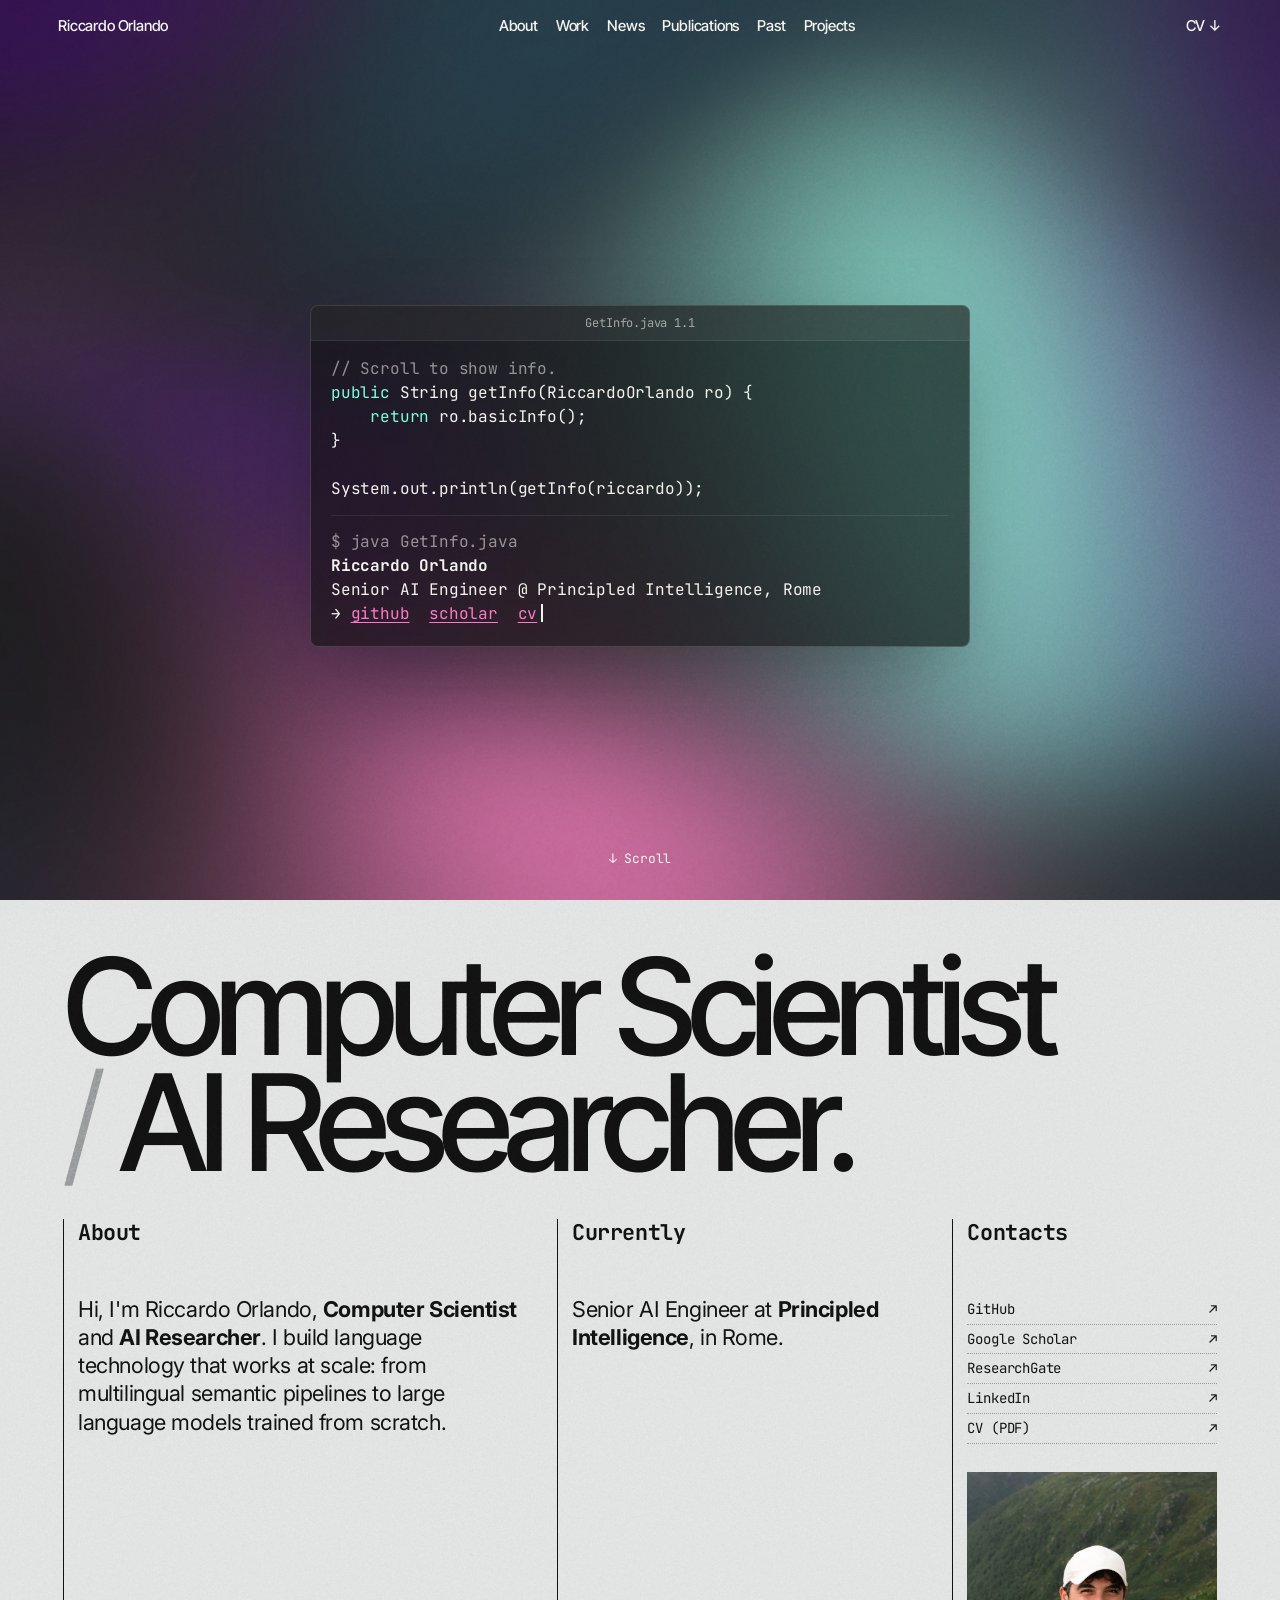
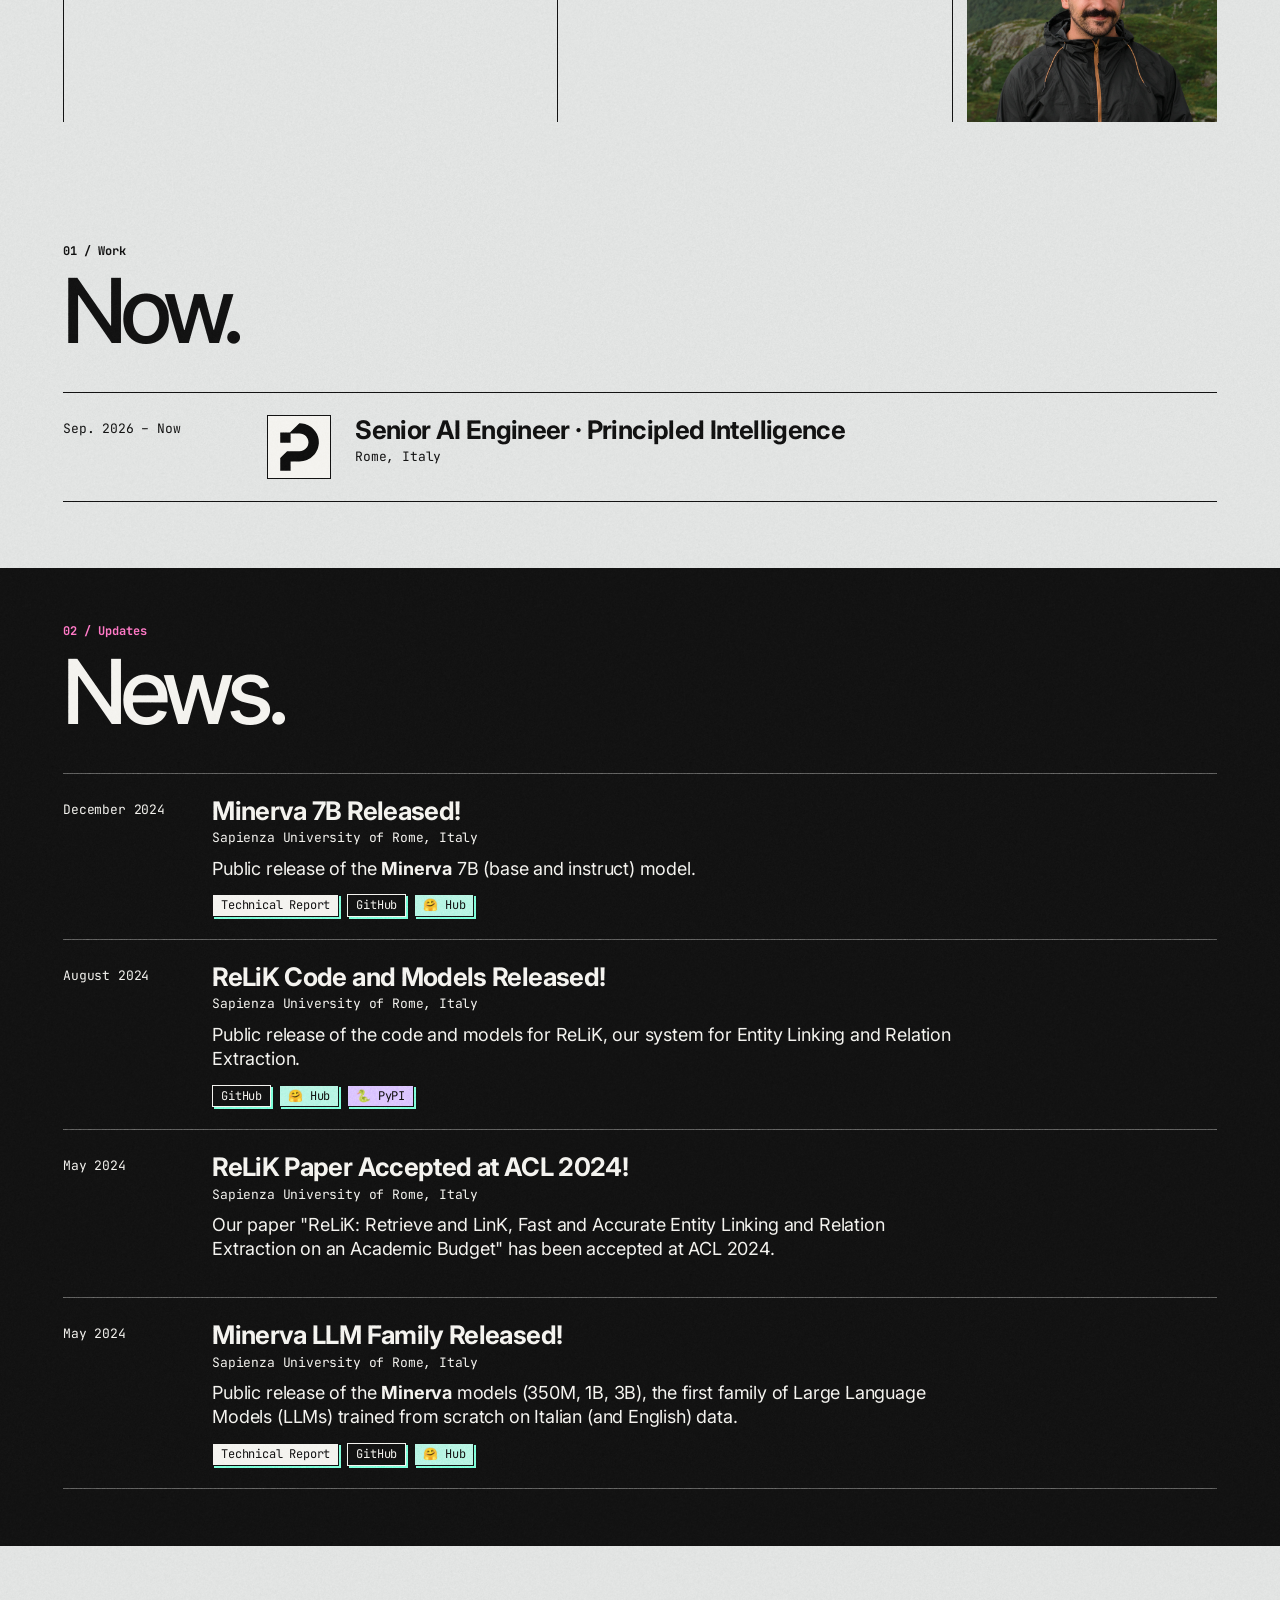
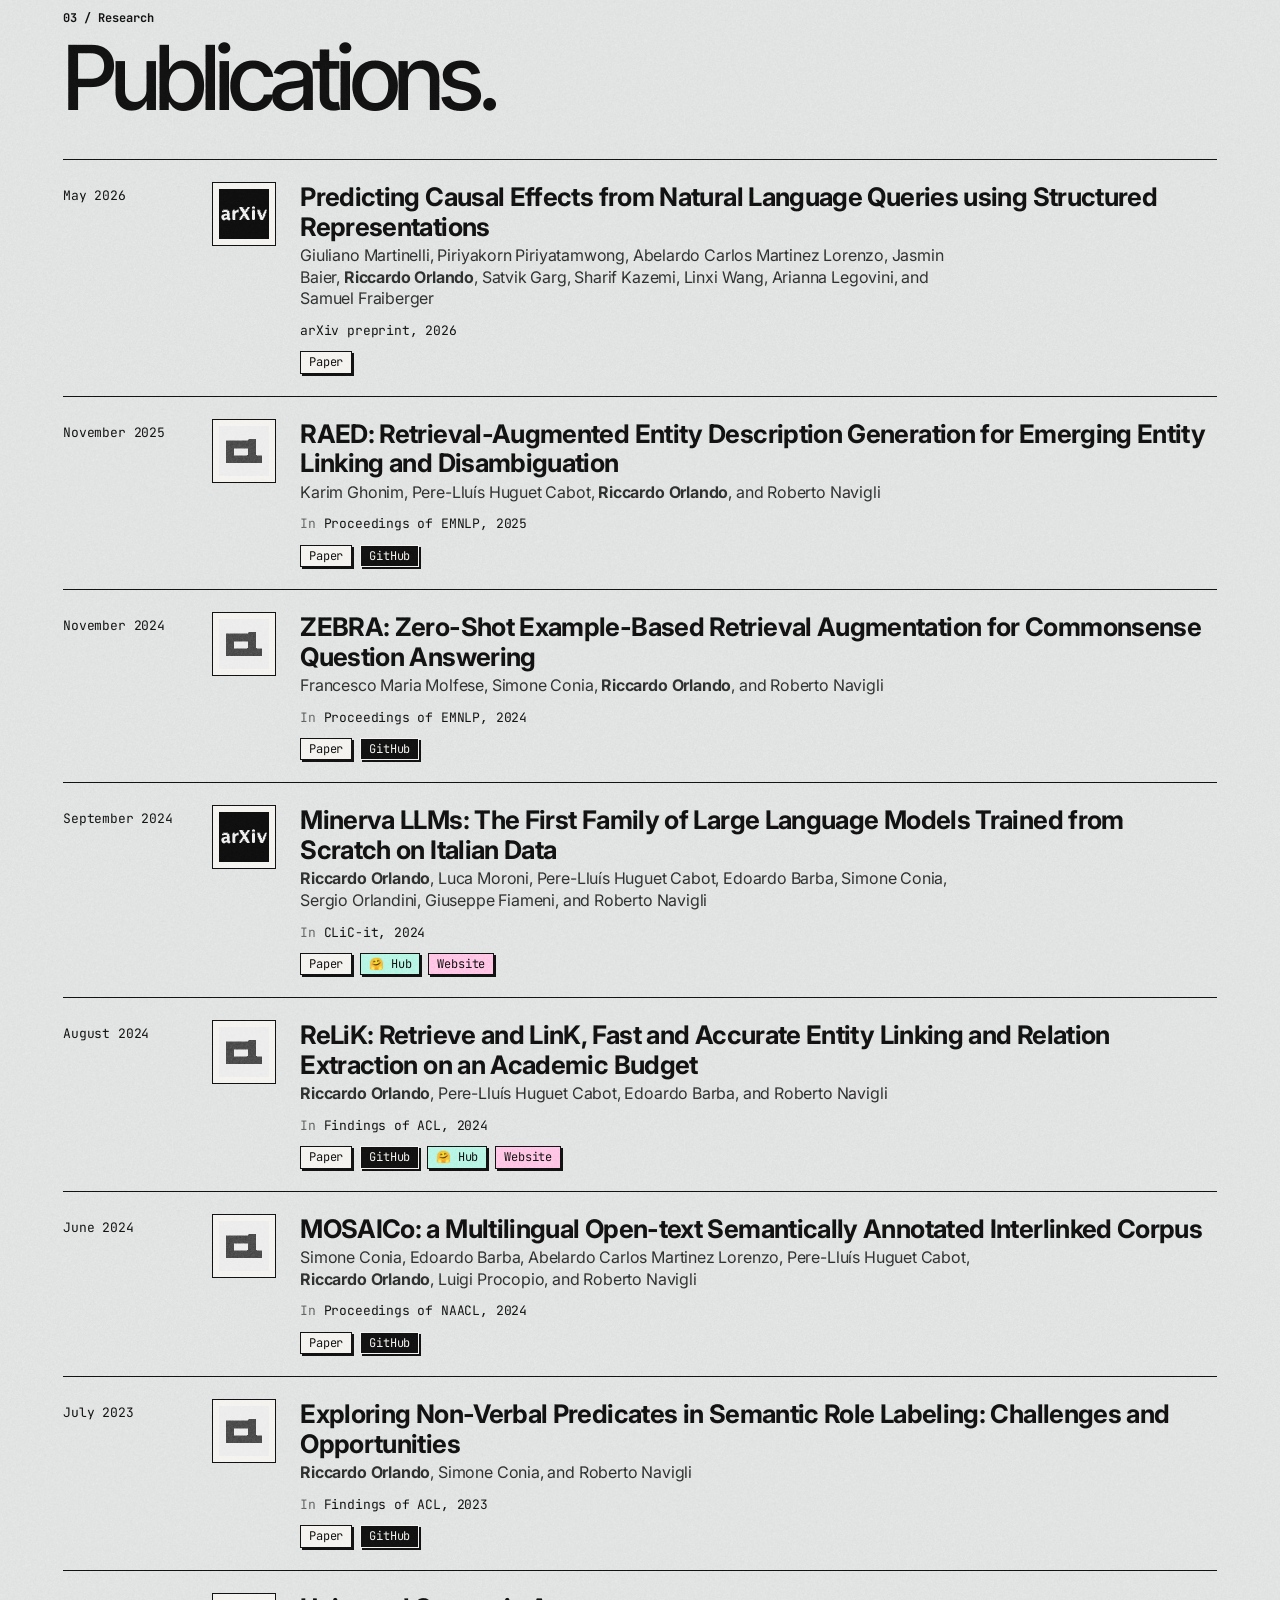
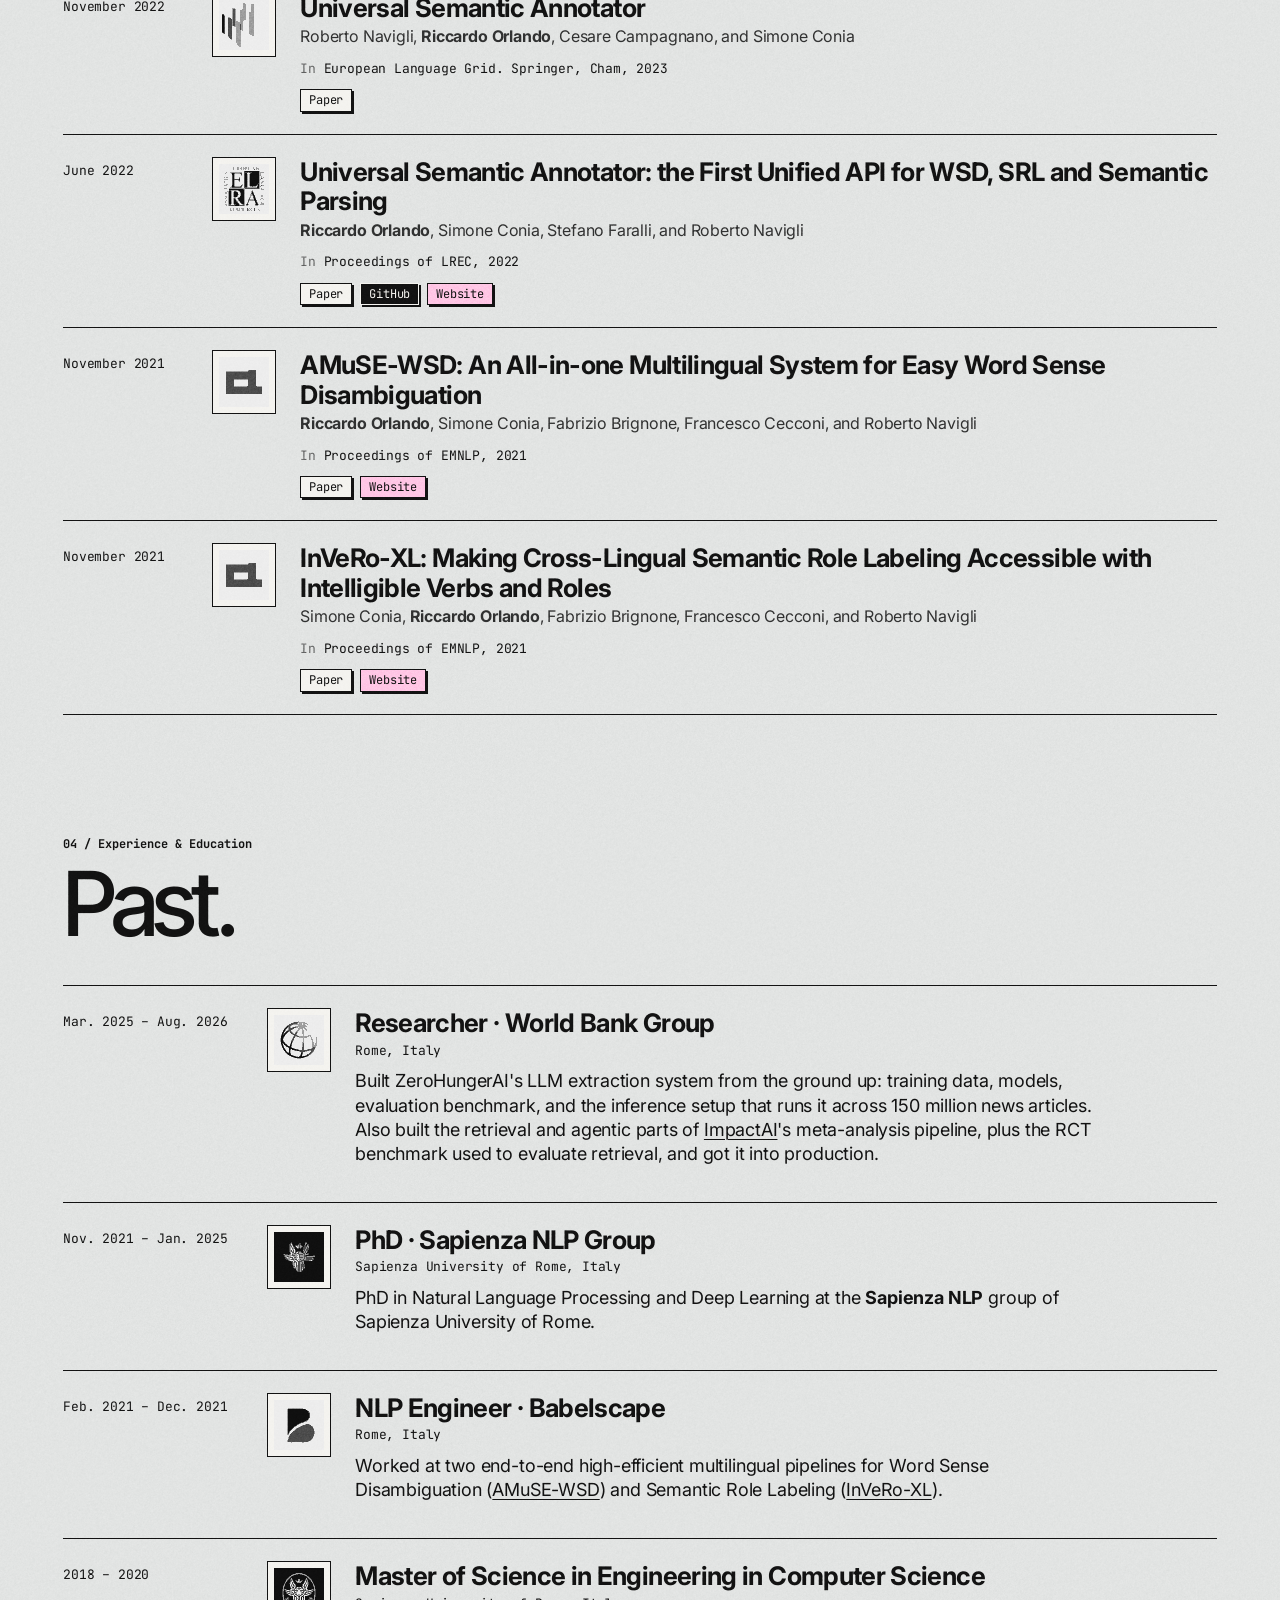
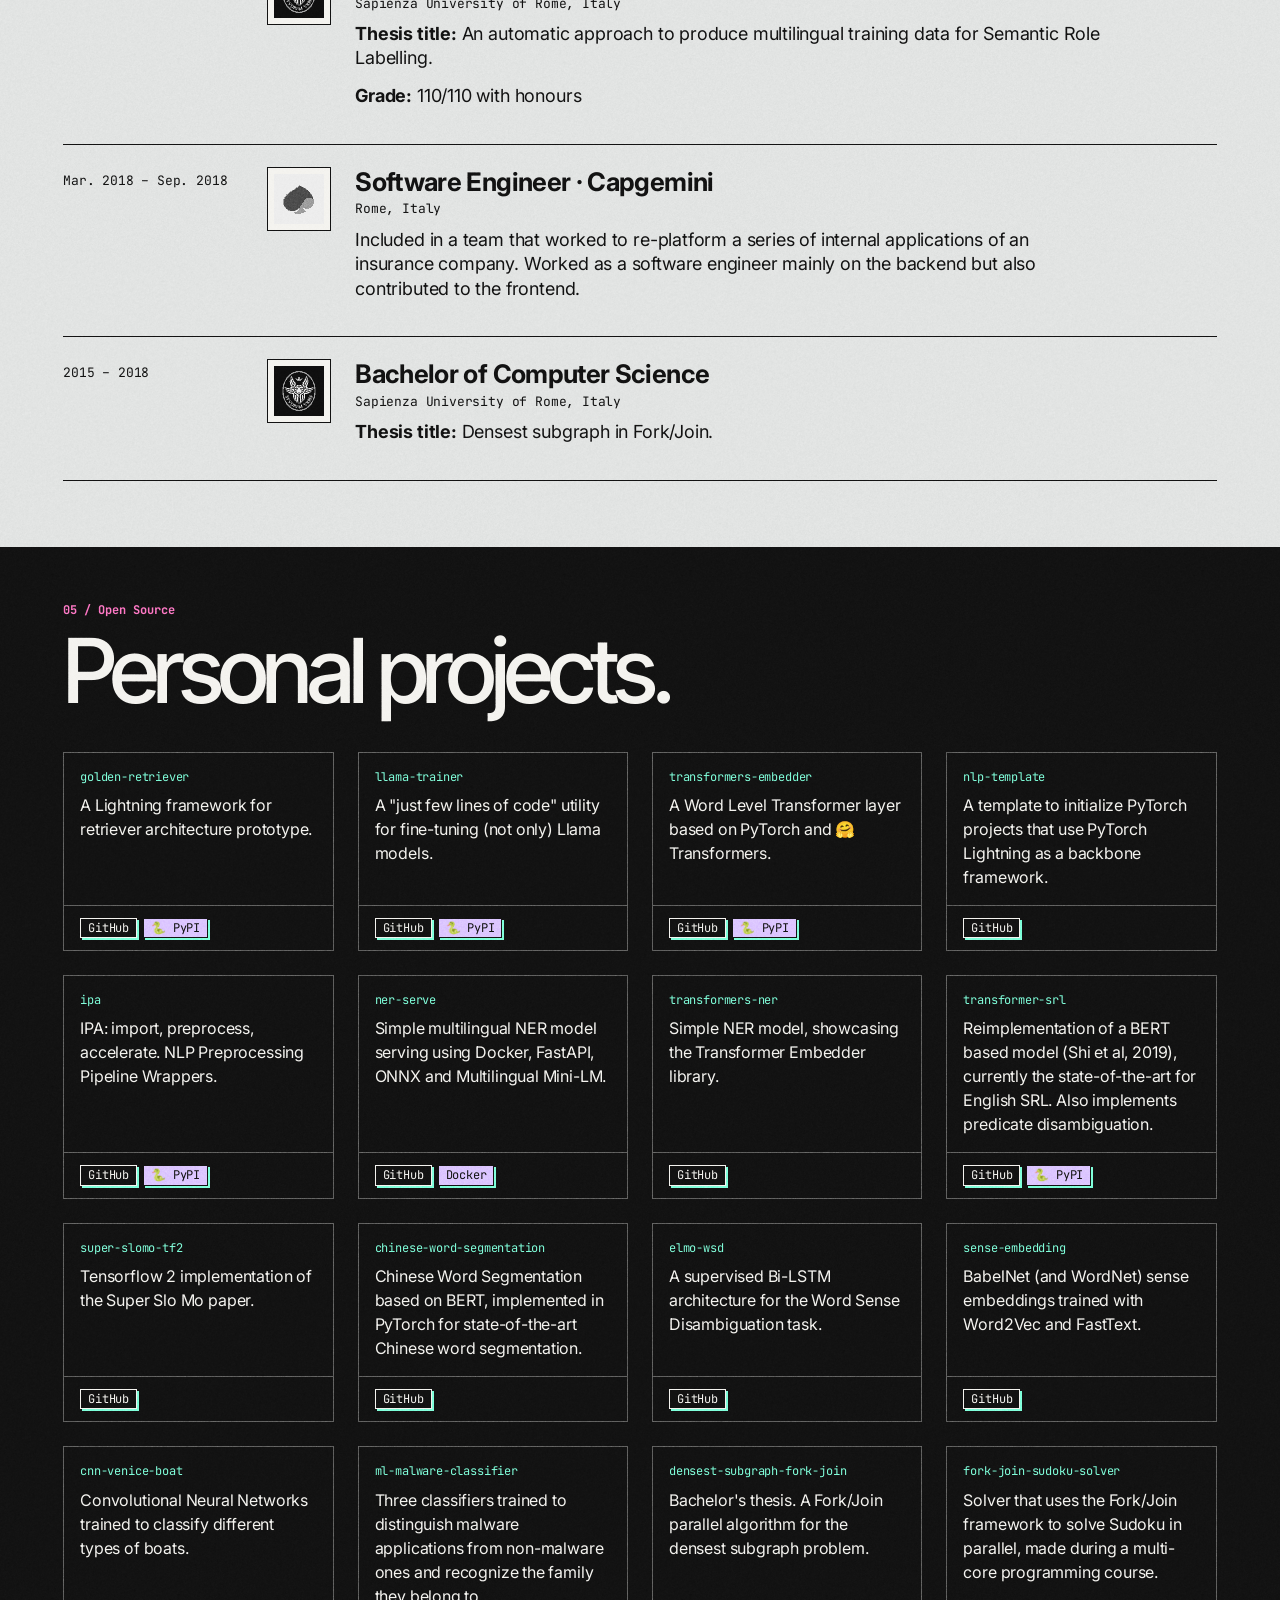
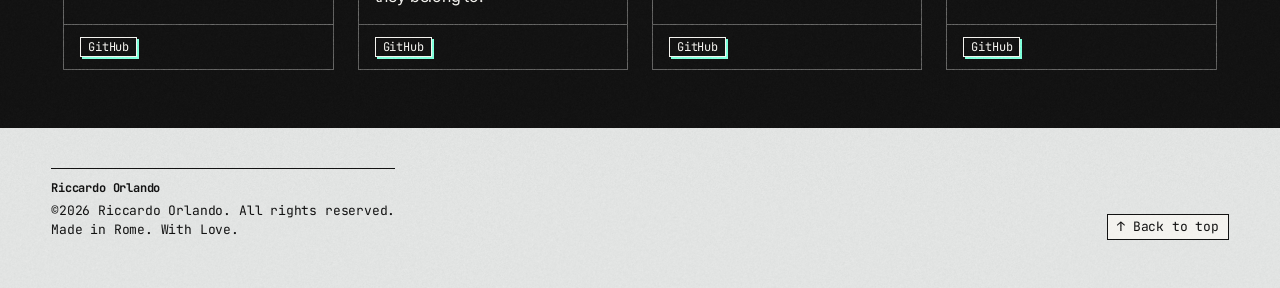
==== v2.html @ 687c8510 "Links: Minerva tech page and ACL Anthology paper, minerva-ai.org site, https AMuSE, drop dead Heroku" ====
<!DOCTYPE html>
<html lang="en">

<head>
  <meta charset="utf-8">
  <meta name="viewport" content="width=device-width, initial-scale=1">
  <meta name="theme-color" content="#121212">
  <meta name="author" content="Riccardo Orlando">
  <meta name="description" content="Riccardo Orlando, Computer Scientist and AI Researcher.">
  <meta property="og:title" content="Riccardo Orlando" />
  <meta property="og:type" content="website" />
  <meta property="og:url" content="https://riccorl.github.io/" />
  <meta property="og:image" content="https://riccorl.github.io/assets/preview/preview.png" />
  <meta property="og:description" content="Riccardo Orlando, Computer Scientist and AI Researcher." />
  <link rel="icon" type="image/png" href="assets/favicon/favicon-32x32.png" sizes="32x32" />
  <link rel="apple-touch-icon-precomposed" sizes="152x152" href="assets/favicon/apple-touch-icon-152x152.png" />

  <title>Riccardo Orlando</title>

  <link rel="preconnect" href="https://fonts.googleapis.com">
  <link rel="preconnect" href="https://fonts.gstatic.com" crossorigin>
  <link href="https://fonts.googleapis.com/css2?family=Inter+Tight:wght@300;500&family=Inter:wght@400;700&family=JetBrains+Mono:wght@400;700&display=swap" rel="stylesheet">
  <link href="v2.css" rel="stylesheet">
</head>

<body>
  <!-- posterise filter for entry logos -->
  <svg width="0" height="0" style="position:absolute" aria-hidden="true">
    <filter id="crunch" color-interpolation-filters="sRGB">
      <feColorMatrix type="saturate" values="0"/>
      <feComponentTransfer>
        <feFuncR type="discrete" tableValues="0.06 0.3 0.62 0.93"/>
        <feFuncG type="discrete" tableValues="0.06 0.3 0.62 0.93"/>
        <feFuncB type="discrete" tableValues="0.06 0.3 0.62 0.93"/>
      </feComponentTransfer>
    </filter>
  </svg>

  <div class="wrap">

    <!-- Nav -->
    <nav class="nav">
      <a class="box" href="#top">Riccardo Orlando</a>
      <ul>
        <li><a class="box" href="#about">About</a></li>
        <li><a class="box" href="#now">Work</a></li>
        <li><a class="box" href="#news">News</a></li>
        <li><a class="box" href="#publications">Publications</a></li>
        <li><a class="box" href="#past">Past</a></li>
        <li><a class="box" href="#projects">Projects</a></li>
      </ul>
      <a class="box" href="assets/files/Orlando_CV.pdf" target="_blank">CV ↓</a>
    </nav>

    <!-- Hero -->
    <header class="hero" id="top">
      <canvas id="gradient-canvas"></canvas>
      <canvas id="film-canvas" aria-hidden="true"></canvas>

      <div class="win term">
        <div class="win-bar"><span id="term-title">get_info.py 1.1</span></div>
        <div class="win-body">
<pre class="code" data-title="get_info.py 1.1" data-run="python get_info.py"><span class="cm"># Scroll to show info.</span>
<span class="kw">def</span> get_info(ro: RiccardoOrlando) -> str:
    <span class="kw">return</span> ro.basic_info()<span class="cursor"></span><span class="ghost" hidden>

print(get_info(riccardo))</span></pre>
<pre class="code" data-title="GetInfo.java 1.1" data-run="java GetInfo.java" hidden><span class="cm">// Scroll to show info.</span>
<span class="kw">public</span> String getInfo(RiccardoOrlando ro) {
    <span class="kw">return</span> ro.basicInfo();
}<span class="cursor"></span><span class="ghost" hidden>

System.out.println(getInfo(riccardo));</span></pre>
<pre class="code out" id="term-out" hidden><span class="cm">$ <span id="term-cmd"></span></span><span class="ln">
<strong>Riccardo Orlando</strong></span><span class="ln">
Senior AI Engineer @ Principled Intelligence, Rome</span><span class="ln">
→ <a href="https://github.com/Riccorl" target="_blank">github</a>  <a href="https://scholar.google.com/citations?user=pYfNxg4AAAAJ" target="_blank">scholar</a>  <a href="assets/files/Orlando_CV.pdf" target="_blank">cv</a></span></pre>
        </div>
      </div>

      <div class="hero-grain" aria-hidden="true"></div>
      <a class="scroll-cue mono" href="#about">↓ Scroll</a>
    </header>

    <!-- About -->
    <section class="section" id="about">
      <h1 class="big-title">Computer Scientist<br><span class="thin">/</span> AI Researcher.</h1>
      <div class="cols">
        <div class="col span-5">
          <p class="eyebrow">About</p>
          <p>Hi, I'm Riccardo Orlando, <strong>Computer Scientist</strong> and <strong>AI Researcher</strong>.
            I build language technology that works at scale: from multilingual semantic pipelines to large language
            models trained from scratch.</p>
        </div>
        <div class="col span-4">
          <p class="eyebrow">Currently</p>
          <p>Senior AI Engineer at <strong>Principled Intelligence</strong>, in Rome.</p>
        </div>
        <div class="col span-3">
          <p class="eyebrow">Contacts</p>
          <ul class="links">
            <li><a href="https://github.com/Riccorl" target="_blank">GitHub</a></li>
            <li><a href="https://scholar.google.com/citations?user=pYfNxg4AAAAJ" target="_blank">Google Scholar</a></li>
            <li><a href="https://www.researchgate.net/profile/Riccardo-Orlando" target="_blank">ResearchGate</a></li>
            <li><a href="https://it.linkedin.com/in/riccardo-orlando" target="_blank">LinkedIn</a></li>
            <li><a href="assets/files/Orlando_CV.pdf" target="_blank">CV (PDF)</a></li>
          </ul>
          <div class="photo">
            <img src="assets/img/me.jpg" alt="Riccardo Orlando">
          </div>
        </div>
      </div>
    </section>

    <!-- Now -->
    <section class="section" id="now">
      <h2 class="h2"><small>01 / Work</small>Now.</h2>
      <div class="entry has-logo">
        <div class="date">Sep. 2026 – Now</div>
        <div class="logo invert"><img src="assets/img/pi.svg" alt="Principled Intelligence"></div>
        <div>
          <h3>Senior AI Engineer · Principled Intelligence</h3>
          <div class="place">Rome, Italy</div>
        </div>
      </div>
    </section>

    <!-- News -->
    <section class="section ink" id="news">
      <h2 class="h2"><small>02 / Updates</small>News.</h2>

      <div class="entry">
        <div class="date">December 2024</div>
        <div>
          <h3>Minerva 7B Released!</h3>
          <div class="place">Sapienza University of Rome, Italy</div>
          <p class="text">Public release of the <strong>Minerva</strong> 7B (base and instruct) model.</p>
          <div class="tags">
            <a class="tag" data-kind="paper" href="https://minerva-ai.org/en/docs/tech-page" target="_blank">Technical Report</a>
            <a class="tag" data-kind="code" href="https://github.com/Riccorl/llm-foundry" target="_blank">GitHub</a>
            <a class="tag" data-kind="models" href="https://huggingface.co/collections/sapienzanlp/minerva-llms-661e6011828fe67de4fe7961" target="_blank">🤗 Hub</a>
          </div>
        </div>
      </div>

      <div class="entry">
        <div class="date">August 2024</div>
        <div>
          <h3>ReLiK Code and Models Released!</h3>
          <div class="place">Sapienza University of Rome, Italy</div>
          <p class="text">Public release of the code and models for ReLiK, our system for Entity Linking and Relation
            Extraction.</p>
          <div class="tags">
            <a class="tag" data-kind="code" href="https://github.com/SapienzaNLP/relik" target="_blank">GitHub</a>
            <a class="tag" data-kind="models" href="https://huggingface.co/collections/sapienzanlp/relik-retrieve-read-and-link-665d9e4a5c3ecba98c1bef19" target="_blank">🤗 Hub</a>
            <a class="tag" data-kind="package" href="https://pypi.org/project/relik/" target="_blank">🐍 PyPI</a>
          </div>
        </div>
      </div>

      <div class="entry">
        <div class="date">May 2024</div>
        <div>
          <h3>ReLiK Paper Accepted at ACL 2024!</h3>
          <div class="place">Sapienza University of Rome, Italy</div>
          <p class="text">Our paper "ReLiK: Retrieve and LinK, Fast and Accurate Entity Linking and Relation
            Extraction on an Academic Budget" has been accepted at ACL 2024.</p>
        </div>
      </div>

      <div class="entry">
        <div class="date">May 2024</div>
        <div>
          <h3>Minerva LLM Family Released!</h3>
          <div class="place">Sapienza University of Rome, Italy</div>
          <p class="text">Public release of the <strong>Minerva</strong> models (350M, 1B, 3B), the first family of
            Large Language Models (LLMs) trained from scratch on Italian (and English) data.</p>
          <div class="tags">
            <a class="tag" data-kind="paper" href="https://minerva-ai.org/en/docs/tech-page" target="_blank">Technical Report</a>
            <a class="tag" data-kind="code" href="https://github.com/Riccorl/llm-foundry" target="_blank">GitHub</a>
            <a class="tag" data-kind="models" href="https://huggingface.co/collections/sapienzanlp/minerva-llms-661e6011828fe67de4fe7961" target="_blank">🤗 Hub</a>
          </div>
        </div>
      </div>
    </section>

    <!-- Publications -->
    <section class="section" id="publications">
      <h2 class="h2"><small>03 / Research</small>Publications.</h2>

      <div class="entry has-logo" id="causal-queries">
        <div class="date">May 2026</div>
        <div class="logo"><img src="assets/img/arxiv.png" alt="arXiv"></div>
        <div>
          <h3>Predicting Causal Effects from Natural Language Queries using Structured Representations</h3>
          <p class="authors">Giuliano Martinelli, Piriyakorn Piriyatamwong, Abelardo Carlos Martinez Lorenzo,
            Jasmin Baier, <strong>Riccardo Orlando</strong>, Satvik Garg, Sharif Kazemi, Linxi Wang, Arianna Legovini,
            and Samuel Fraiberger</p>
          <div class="venue">arXiv preprint, 2026</div>
          <div class="tags">
            <a class="tag" data-kind="paper" href="https://arxiv.org/abs/2605.29631" target="_blank">Paper</a>
          </div>
        </div>
      </div>

      <div class="entry has-logo" id="raed">
        <div class="date">November 2025</div>
        <div class="logo"><img src="assets/img/acl.png" alt="ACL"></div>
        <div>
          <h3>RAED: Retrieval-Augmented Entity Description Generation for Emerging Entity Linking and Disambiguation</h3>
          <p class="authors">Karim Ghonim, Pere-Lluís Huguet Cabot, <strong>Riccardo Orlando</strong>, and Roberto Navigli</p>
          <div class="venue"><em>In</em> Proceedings of EMNLP, 2025</div>
          <div class="tags">
            <a class="tag" data-kind="paper" href="https://aclanthology.org/2025.emnlp-main.1746.pdf" target="_blank">Paper</a>
            <a class="tag" data-kind="code" href="https://github.com/SapienzaNLP/RAED" target="_blank">GitHub</a>
          </div>
        </div>
      </div>

      <div class="entry has-logo" id="zebra">
        <div class="date">November 2024</div>
        <div class="logo"><img src="assets/img/acl.png" alt="ACL"></div>
        <div>
          <h3>ZEBRA: Zero-Shot Example-Based Retrieval Augmentation for Commonsense Question Answering</h3>
          <p class="authors">Francesco Maria Molfese, Simone Conia, <strong>Riccardo Orlando</strong>, and Roberto Navigli</p>
          <div class="venue"><em>In</em> Proceedings of EMNLP, 2024</div>
          <div class="tags">
            <a class="tag" data-kind="paper" href="https://arxiv.org/abs/2410.05077" target="_blank">Paper</a>
            <a class="tag" data-kind="code" href="https://github.com/SapienzaNLP/zebra" target="_blank">GitHub</a>
          </div>
        </div>
      </div>

      <div class="entry has-logo" id="minerva">
        <div class="date">September 2024</div>
        <div class="logo"><img src="assets/img/arxiv.png" alt="arXiv"></div>
        <div>
          <h3>Minerva LLMs: The First Family of Large Language Models Trained from Scratch on Italian Data</h3>
          <p class="authors"><strong>Riccardo Orlando</strong>, Luca Moroni, Pere-Lluís Huguet Cabot, Edoardo Barba, Simone Conia,
            Sergio Orlandini, Giuseppe Fiameni, and Roberto Navigli</p>
          <div class="venue"><em>In</em> CLiC-it, 2024</div>
          <div class="tags">
            <a class="tag" data-kind="paper" href="https://aclanthology.org/2024.clicit-1.77/" target="_blank">Paper</a>
            <a class="tag" data-kind="models" href="https://huggingface.co/collections/sapienzanlp/minerva-llms-661e6011828fe67de4fe7961" target="_blank">🤗 Hub</a>
            <a class="tag" data-kind="live" href="https://minerva-ai.org/en" target="_blank">Website</a>
          </div>
        </div>
      </div>

      <div class="entry has-logo" id="relik">
        <div class="date">August 2024</div>
        <div class="logo"><img src="assets/img/acl.png" alt="ACL"></div>
        <div>
          <h3>ReLiK: Retrieve and LinK, Fast and Accurate Entity Linking and Relation Extraction on an Academic Budget</h3>
          <p class="authors"><strong>Riccardo Orlando</strong>, Pere-Lluís Huguet Cabot, Edoardo Barba, and Roberto Navigli</p>
          <div class="venue"><em>In</em> Findings of ACL, 2024</div>
          <div class="tags">
            <a class="tag" data-kind="paper" href="https://aclanthology.org/2024.findings-acl.839/" target="_blank">Paper</a>
            <a class="tag" data-kind="code" href="https://github.com/SapienzaNLP/relik" target="_blank">GitHub</a>
            <a class="tag" data-kind="models" href="https://huggingface.co/collections/sapienzanlp/relik-retrieve-read-and-link-665d9e4a5c3ecba98c1bef19" target="_blank">🤗 Hub</a>
            <a class="tag" data-kind="live" href="https://huggingface.co/spaces/relik-ie/Information-Extraction" target="_blank">Website</a>
          </div>
        </div>
      </div>

      <div class="entry has-logo" id="mosaico">
        <div class="date">June 2024</div>
        <div class="logo"><img src="assets/img/acl.png" alt="ACL"></div>
        <div>
          <h3>MOSAICo: a Multilingual Open-text Semantically Annotated Interlinked Corpus</h3>
          <p class="authors">Simone Conia, Edoardo Barba, Abelardo Carlos Martinez Lorenzo, Pere-Lluís Huguet Cabot,
            <strong>Riccardo Orlando</strong>, Luigi Procopio, and Roberto Navigli</p>
          <div class="venue"><em>In</em> Proceedings of NAACL, 2024</div>
          <div class="tags">
            <a class="tag" data-kind="paper" href="https://aclanthology.org/2024.naacl-long.442/" target="_blank">Paper</a>
            <a class="tag" data-kind="code" href="https://github.com/SapienzaNLP/mosaico" target="_blank">GitHub</a>
          </div>
        </div>
      </div>

      <div class="entry has-logo" id="exploring-srl">
        <div class="date">July 2023</div>
        <div class="logo"><img src="assets/img/acl.png" alt="ACL"></div>
        <div>
          <h3>Exploring Non-Verbal Predicates in Semantic Role Labeling: Challenges and Opportunities</h3>
          <p class="authors"><strong>Riccardo Orlando</strong>, Simone Conia, and Roberto Navigli</p>
          <div class="venue"><em>In</em> Findings of ACL, 2023</div>
          <div class="tags">
            <a class="tag" data-kind="paper" href="https://aclanthology.org/2023.findings-acl.783/" target="_blank">Paper</a>
            <a class="tag" data-kind="code" href="https://github.com/SapienzaNLP/exploring-srl" target="_blank">GitHub</a>
          </div>
        </div>
      </div>

      <div class="entry has-logo" id="usea-elg">
        <div class="date">November 2022</div>
        <div class="logo"><img src="assets/img/elg.jpeg" alt="European Language Grid"></div>
        <div>
          <h3>Universal Semantic Annotator</h3>
          <p class="authors">Roberto Navigli, <strong>Riccardo Orlando</strong>, Cesare Campagnano, and Simone Conia</p>
          <div class="venue"><em>In</em> European Language Grid. Springer, Cham, 2023</div>
          <div class="tags">
            <a class="tag" data-kind="paper" href="https://link.springer.com/chapter/10.1007/978-3-031-17258-8_28" target="_blank">Paper</a>
          </div>
        </div>
      </div>

      <div class="entry has-logo" id="usea-lrec">
        <div class="date">June 2022</div>
        <div class="logo"><img src="assets/img/lrec.png" alt="LREC"></div>
        <div>
          <h3>Universal Semantic Annotator: the First Unified API for WSD, SRL and Semantic Parsing</h3>
          <p class="authors"><strong>Riccardo Orlando</strong>, Simone Conia, Stefano Faralli, and Roberto Navigli</p>
          <div class="venue"><em>In</em> Proceedings of LREC, 2022</div>
          <div class="tags">
            <a class="tag" data-kind="paper" href="https://aclanthology.org/2022.lrec-1.282/" target="_blank">Paper</a>
            <a class="tag" data-kind="code" href="https://github.com/SapienzaNLP/usea" target="_blank">GitHub</a>
            <a class="tag" data-kind="live" href="https://nlp.uniroma1.it/usea" target="_blank">Website</a>
          </div>
        </div>
      </div>

      <div class="entry has-logo" id="amuse">
        <div class="date">November 2021</div>
        <div class="logo"><img src="assets/img/acl.png" alt="ACL"></div>
        <div>
          <h3>AMuSE-WSD: An All-in-one Multilingual System for Easy Word Sense Disambiguation</h3>
          <p class="authors"><strong>Riccardo Orlando</strong>, Simone Conia, Fabrizio Brignone, Francesco Cecconi, and Roberto Navigli</p>
          <div class="venue"><em>In</em> Proceedings of EMNLP, 2021</div>
          <div class="tags">
            <a class="tag" data-kind="paper" href="https://aclanthology.org/2021.emnlp-demo.34/" target="_blank">Paper</a>
            <a class="tag" data-kind="live" href="https://nlp.uniroma1.it/amuse-wsd" target="_blank">Website</a>
          </div>
        </div>
      </div>

      <div class="entry has-logo" id="invero">
        <div class="date">November 2021</div>
        <div class="logo"><img src="assets/img/acl.png" alt="ACL"></div>
        <div>
          <h3>InVeRo-XL: Making Cross-Lingual Semantic Role Labeling Accessible with Intelligible Verbs and Roles</h3>
          <p class="authors">Simone Conia, <strong>Riccardo Orlando</strong>, Fabrizio Brignone, Francesco Cecconi, and Roberto Navigli</p>
          <div class="venue"><em>In</em> Proceedings of EMNLP, 2021</div>
          <div class="tags">
            <a class="tag" data-kind="paper" href="https://aclanthology.org/2021.emnlp-demo.36/" target="_blank">Paper</a>
            <a class="tag" data-kind="live" href="http://nlp.uniroma1.it/invero" target="_blank">Website</a>
          </div>
        </div>
      </div>
    </section>

    <!-- Past -->
    <section class="section" id="past">
      <h2 class="h2"><small>04 / Experience &amp; Education</small>Past.</h2>

      <div class="entry has-logo">
        <div class="date">Mar. 2025 – Aug. 2026</div>
        <div class="logo"><img src="assets/img/wb.png" alt="World Bank Group"></div>
        <div>
          <h3>Researcher · World Bank Group</h3>
          <div class="place">Rome, Italy</div>
          <p class="text">Built ZeroHungerAI's LLM extraction system from the ground up: training data, models,
            evaluation benchmark, and the inference setup that runs it across 150 million news articles. Also built the
            retrieval and agentic parts of <a href="https://impactai.worldbank.org/" target="_blank">ImpactAI</a>'s
            meta-analysis pipeline, plus the RCT benchmark used to evaluate retrieval, and got it into production.</p>
        </div>
      </div>

      <div class="entry has-logo">
        <div class="date">Nov. 2021 – Jan. 2025</div>
        <div class="logo"><img src="assets/img/sapienzanlp.png" alt="Sapienza NLP"></div>
        <div>
          <h3>PhD · Sapienza NLP Group</h3>
          <div class="place">Sapienza University of Rome, Italy</div>
          <p class="text">PhD in Natural Language Processing and Deep Learning at the <strong>Sapienza NLP</strong>
            group of Sapienza University of Rome.</p>
        </div>
      </div>

      <div class="entry has-logo">
        <div class="date">Feb. 2021 – Dec. 2021</div>
        <div class="logo"><img src="assets/img/babelscape_icon.jpg" alt="Babelscape"></div>
        <div>
          <h3>NLP Engineer · Babelscape</h3>
          <div class="place">Rome, Italy</div>
          <p class="text">Worked at two end-to-end high-efficient multilingual pipelines for Word Sense Disambiguation
            (<a href="#amuse">AMuSE-WSD</a>) and Semantic Role Labeling (<a href="#invero">InVeRo-XL</a>).</p>
        </div>
      </div>

      <div class="entry has-logo">
        <div class="date">2018 – 2020</div>
        <div class="logo"><img src="assets/img/sapy.png" alt="Sapienza University of Rome"></div>
        <div>
          <h3>Master of Science in Engineering in Computer Science</h3>
          <div class="place">Sapienza University of Rome, Italy</div>
          <p class="text"><strong>Thesis title:</strong> An automatic approach to produce multilingual training data
            for Semantic Role Labelling.</p>
          <p class="text"><strong>Grade:</strong> 110/110 with honours</p>
        </div>
      </div>

      <div class="entry has-logo">
        <div class="date">Mar. 2018 – Sep. 2018</div>
        <div class="logo"><img src="assets/img/cap_icon.jpg" alt="Capgemini"></div>
        <div>
          <h3>Software Engineer · Capgemini</h3>
          <div class="place">Rome, Italy</div>
          <p class="text">Included in a team that worked to re-platform a series of internal applications of an
            insurance company. Worked as a software engineer mainly on the backend but also contributed to the
            frontend.</p>
        </div>
      </div>

      <div class="entry has-logo">
        <div class="date">2015 – 2018</div>
        <div class="logo"><img src="assets/img/sapy.png" alt="Sapienza University of Rome"></div>
        <div>
          <h3>Bachelor of Computer Science</h3>
          <div class="place">Sapienza University of Rome, Italy</div>
          <p class="text"><strong>Thesis title:</strong> Densest subgraph in Fork/Join.</p>
        </div>
      </div>
    </section>

    <!-- Projects -->
    <section class="section ink" id="projects">
      <h2 class="h2"><small>05 / Open Source</small>Personal projects.</h2>
      <div class="grid">

        <div class="card">
          <div class="card-name">golden-retriever</div>
          <div class="card-body"><p>A Lightning framework for retriever architecture prototype.</p></div>
          <div class="card-foot">
            <a data-kind="code" href="https://github.com/Riccorl/golden-retriever" target="_blank">GitHub</a>
            <a data-kind="package" href="https://pypi.org/project/goldenretriever-core" target="_blank">🐍 PyPI</a>
          </div>
        </div>

        <div class="card">
          <div class="card-name">llama-trainer</div>
          <div class="card-body"><p>A "just few lines of code" utility for fine-tuning (not only) Llama models.</p></div>
          <div class="card-foot">
            <a data-kind="code" href="https://github.com/Riccorl/llama-trainer" target="_blank">GitHub</a>
            <a data-kind="package" href="https://pypi.org/project/llama-trainer" target="_blank">🐍 PyPI</a>
          </div>
        </div>

        <div class="card">
          <div class="card-name">transformers-embedder</div>
          <div class="card-body"><p>A Word Level Transformer layer based on PyTorch and 🤗 Transformers.</p></div>
          <div class="card-foot">
            <a data-kind="code" href="https://github.com/Riccorl/transformers-embedder" target="_blank">GitHub</a>
            <a data-kind="package" href="https://pypi.org/project/transformers-embedder/" target="_blank">🐍 PyPI</a>
          </div>
        </div>

        <div class="card">
          <div class="card-name">nlp-template</div>
          <div class="card-body"><p>A template to initialize PyTorch projects that use PyTorch Lightning as a backbone framework.</p></div>
          <div class="card-foot">
            <a data-kind="code" href="https://github.com/Riccorl/nlp-template" target="_blank">GitHub</a>
          </div>
        </div>

        <div class="card">
          <div class="card-name">ipa</div>
          <div class="card-body"><p>IPA: import, preprocess, accelerate. NLP Preprocessing Pipeline Wrappers.</p></div>
          <div class="card-foot">
            <a data-kind="code" href="https://github.com/Riccorl/ipa" target="_blank">GitHub</a>
            <a data-kind="package" href="https://pypi.org/project/ipa-core/" target="_blank">🐍 PyPI</a>
          </div>
        </div>

        <div class="card">
          <div class="card-name">ner-serve</div>
          <div class="card-body"><p>Simple multilingual NER model serving using Docker, FastAPI, ONNX and Multilingual Mini-LM.</p></div>
          <div class="card-foot">
            <a data-kind="code" href="https://github.com/Riccorl/ner-serve" target="_blank">GitHub</a>
            <a data-kind="package" href="https://hub.docker.com/r/riccorl/multilingual-minilm-ner" target="_blank">Docker</a>
          </div>
        </div>

        <div class="card">
          <div class="card-name">transformers-ner</div>
          <div class="card-body"><p>Simple NER model, showcasing the Transformer Embedder library.</p></div>
          <div class="card-foot">
            <a data-kind="code" href="https://github.com/Riccorl/transformers-ner" target="_blank">GitHub</a>
          </div>
        </div>

        <div class="card">
          <div class="card-name">transformer-srl</div>
          <div class="card-body"><p>Reimplementation of a BERT based model (Shi et al, 2019), currently the state-of-the-art for English SRL. Also implements predicate disambiguation.</p></div>
          <div class="card-foot">
            <a data-kind="code" href="https://github.com/Riccorl/transformer-srl" target="_blank">GitHub</a>
            <a data-kind="package" href="https://pypi.org/project/transformer-srl/" target="_blank">🐍 PyPI</a>
          </div>
        </div>

        <div class="card">
          <div class="card-name">super-slomo-tf2</div>
          <div class="card-body"><p>Tensorflow 2 implementation of the Super Slo Mo paper.</p></div>
          <div class="card-foot">
            <a data-kind="code" href="https://github.com/Riccorl/Super-SloMo-tf2" target="_blank">GitHub</a>
          </div>
        </div>

        <div class="card">
          <div class="card-name">chinese-word-segmentation</div>
          <div class="card-body"><p>Chinese Word Segmentation based on BERT, implemented in PyTorch for state-of-the-art Chinese word segmentation.</p></div>
          <div class="card-foot">
            <a data-kind="code" href="https://github.com/Riccorl/chinese-word-segmentation-pytorch" target="_blank">GitHub</a>
          </div>
        </div>

        <div class="card">
          <div class="card-name">elmo-wsd</div>
          <div class="card-body"><p>A supervised Bi-LSTM architecture for the Word Sense Disambiguation task.</p></div>
          <div class="card-foot">
            <a data-kind="code" href="https://github.com/Riccorl/elmo-wsd" target="_blank">GitHub</a>
          </div>
        </div>

        <div class="card">
          <div class="card-name">sense-embedding</div>
          <div class="card-body"><p>BabelNet (and WordNet) sense embeddings trained with Word2Vec and FastText.</p></div>
          <div class="card-foot">
            <a data-kind="code" href="https://github.com/Riccorl/sense-embedding" target="_blank">GitHub</a>
          </div>
        </div>

        <div class="card">
          <div class="card-name">cnn-venice-boat</div>
          <div class="card-body"><p>Convolutional Neural Networks trained to classify different types of boats.</p></div>
          <div class="card-foot">
            <a data-kind="code" href="https://github.com/Riccorl/CNN-Venice-Boat" target="_blank">GitHub</a>
          </div>
        </div>

        <div class="card">
          <div class="card-name">ml-malware-classifier</div>
          <div class="card-body"><p>Three classifiers trained to distinguish malware applications from non-malware ones and recognize the family they belong to.</p></div>
          <div class="card-foot">
            <a data-kind="code" href="https://github.com/Riccorl/ml-malware-classifier" target="_blank">GitHub</a>
          </div>
        </div>

        <div class="card">
          <div class="card-name">densest-subgraph-fork-join</div>
          <div class="card-body"><p>Bachelor's thesis. A Fork/Join parallel algorithm for the densest subgraph problem.</p></div>
          <div class="card-foot">
            <a data-kind="code" href="https://github.com/Riccorl/Densest-subgraph-in-Fork-Join" target="_blank">GitHub</a>
          </div>
        </div>

        <div class="card">
          <div class="card-name">fork-join-sudoku-solver</div>
          <div class="card-body"><p>Solver that uses the Fork/Join framework to solve Sudoku in parallel, made during a multi-core programming course.</p></div>
          <div class="card-foot">
            <a data-kind="code" href="https://github.com/Riccorl/ForkJoinSudokuSolver" target="_blank">GitHub</a>
          </div>
        </div>

      </div>
    </section>

    <!-- Footer -->
    <footer class="footer">
      <div class="foot-note">
        <strong>Riccardo Orlando</strong>
        <p>©2026 Riccardo Orlando. All rights reserved.</p>
        <p>Made in Rome. With Love.</p>
      </div>
      <a class="box mono" href="#top">↑ Back to top</a>
    </footer>

  </div>

  <script src="assets/js/gradient.js"></script>
  <script src="assets/js/film.js"></script>
  <script>
    // hero grain: jump the real-grain layer to a new random offset ~20-24 times a second
    // (every 3rd frame at 60Hz, every 5th at 120Hz), only while the hero is on screen
    (function () {
      var g = document.querySelector('.hero-grain');
      if (!g || matchMedia('(prefers-reduced-motion: reduce)').matches || !('IntersectionObserver' in window)) return;
      var raf, last = 0;
      function loop(t) {
        if (t - last > 40) {
          g.style.transform = 'translate(' + (Math.random() * 1024 | 0) + 'px,' + (Math.random() * 1024 | 0) + 'px)';
          last = t;
        }
        raf = requestAnimationFrame(loop);
      }
      new IntersectionObserver(function (entries) {
        cancelAnimationFrame(raf);
        if (entries[0].isIntersecting) raf = requestAnimationFrame(loop);
      }).observe(g.parentNode);
    })();
  </script>
  <script>
    // pick a random snippet flavour, like the old landing page
    (function () {
      var snippets = document.querySelectorAll('.term .code[data-title]');
      var pick = Math.floor(Math.random() * snippets.length);
      snippets.forEach(function (el, i) { el.hidden = i !== pick; });
      document.getElementById('term-title').textContent = snippets[pick].dataset.title;
    })();
  </script>
  <script>
    // copilot-style ghost line after load, accepted on its own after a beat (a click skips ahead),
    // then the command is typed and the output printed a line at a time
    (function () {
      var pre = document.querySelector('.term .code:not([hidden])');
      var ghost = pre.querySelector('.ghost'), cursor = pre.querySelector('.cursor');
      var out = document.getElementById('term-out');
      var cmd = document.getElementById('term-cmd'), lines = out.querySelectorAll('.ln');
      var reduce = matchMedia('(prefers-reduced-motion: reduce)').matches;
      var body = out.parentNode;
      function later(fn, ms) { return setTimeout(fn, reduce ? 0 : ms); }
      // apply a change that adds lines, easing the window to its new height instead of jumping
      function grow(fn) {
        var h0 = body.offsetHeight;
        fn();
        if (!reduce) body.animate([{ height: h0 + 'px' }, { height: body.offsetHeight + 'px' }], { duration: 320, easing: 'cubic-bezier(.2, .7, .3, 1)' });
      }
      var done = false, show = later(function () { grow(function () { ghost.hidden = false; }); }, 800), auto = later(run, 2200);
      function run() {
        if (done) return;
        done = true;
        clearTimeout(show);
        clearTimeout(auto);
        // accept the suggestion and grow once to the final height; output lines take their space but stay invisible
        cursor.classList.add('busy');
        grow(function () {
          ghost.hidden = false;
          ghost.classList.add('accepted');
          ghost.after(cursor);
          out.hidden = false;
        });
        var c = 0, i = 0, text = pre.dataset.run;
        later(function () {
          cmd.parentNode.after(cursor);
          later(function type() {
            cmd.textContent = text.slice(0, ++c);
            if (c < text.length) return later(type, 35 + Math.random() * 35);
            later(function next() {
              lines[i].classList.add('shown');
              lines[i].after(cursor);
              if (++i < lines.length) return later(next, 280);
              later(function () { cursor.classList.remove('busy'); }, 600);
            }, 380);
          }, 250);
        }, 500);
      }
      document.querySelector('.term').addEventListener('click', run);
    })();
  </script>

  <script>
    // solid nav once the hero has scrolled out from under it (measured, so it holds for the
    // taller two-row mobile nav); the canvas is night only while the hero is showing
    (function () {
      var nav = document.querySelector('.nav');
      var hero = document.getElementById('top');
      if (!nav || !hero) return;
      function update() {
        var solid = hero.getBoundingClientRect().bottom <= nav.offsetHeight;
        nav.classList.toggle('solid', solid);
        document.documentElement.classList.toggle('night', !solid);
      }
      addEventListener('scroll', update, { passive: true });
      addEventListener('resize', update);
      update();
    })();
  </script>
</body>

</html>
---- v2.css ----
/* ---------- tokens ---------- */
:root {
  /* silver page, "v1 night" ink (also the hero and ink bands), off-white panel */
  --bg: #e2e4e3;
  --ink: #121212;
  --panel: #f4f3ef;
  --panel-2: #d2d5d4;
  --hover: #6e33c7;
  /* v1 accents (from the old Dracula landing page), for use on dark */
  --v1-purple: #b56fff;
  --v1-pink: #ff79c6;
  --v1-mint: #80ffdb;
  /* chip pastels of the v1 accents (mint, purple, pink) */
  --mint: #b8f5e4;
  --violet: #dcc6ff;
  --rose: #ffc6e5;
  --rule: rgba(18, 18, 18, 0.35);
  --sans: "Inter", system-ui, -apple-system, "Helvetica Neue", Arial, sans-serif;
  --mono: "JetBrains Mono", "SF Mono", Menlo, Consolas, monospace;
  --display: "Inter Tight", "Helvetica Neue", Arial, sans-serif;
  --gutter: clamp(16px, 4vw, 56px);
  --nav-h: 52px; /* real nav height: the hero tucks under it by exactly this much */
  --max: 1280px;
}

* { box-sizing: border-box; }

::selection { background: var(--v1-purple); color: var(--ink); }

html { scroll-behavior: smooth; }
/* while the hero is on screen the canvas is night, so overscroll at the top bounces into dark */
html.night { background: var(--ink); }

body {
  margin: 0;
  background: var(--bg);
  color: var(--ink);
  font-family: var(--sans);
  font-size: 18px;
  line-height: 1.35;
  letter-spacing: -0.01em;
  -webkit-font-smoothing: antialiased;
  position: relative;
}
/* real film grain (CC0 Kodak Tri-X 400 scan by Wiley.andrew.r, Wikimedia Commons),
   printed onto the page so it scrolls with the content; the hero has its own moving copy */
body::after {
  content: "";
  position: absolute;
  inset: 0;
  z-index: 1;
  pointer-events: none;
  background: url("assets/img/grain-trix400.jpg") 0 0 / 512px;
  mix-blend-mode: overlay;
  opacity: 0.3;
}

a { color: inherit; text-decoration: none; }
a:hover { color: var(--hover); }
p { margin: 0 0 0.75em; }
img { max-width: 100%; display: block; }

.mono { font-family: var(--mono); }

/* ---------- layout ---------- */
.wrap {
  max-width: var(--max);
  margin: 0 auto;
  padding-inline: var(--gutter);
}

.section {
  position: relative;
  scroll-margin-top: calc(var(--nav-h) + 10px);
  padding: clamp(30px, 4.5vw, 64px) 12px;
  margin-block: 8px;
}

/* ---------- editor window (hero) ---------- */
.win-bar {
  display: flex;
  align-items: center;
  gap: 8px;
  background: var(--ink);
  color: var(--panel);
  font-family: var(--mono);
  font-size: 12px;
  line-height: 1;
  padding: 5px 8px;
}
.win-body {
  padding: 12px 14px;
  font-family: var(--mono);
  font-size: 13px;
  line-height: 1.5;
}
.win-body p { margin: 0; }

/* ---------- nav ---------- */
.nav {
  position: sticky;
  top: 0;
  z-index: 10;
  margin-inline: calc(50% - 50vw);
  padding-inline: calc(50vw - 50%);
  transition: background-color 0.2s ease, box-shadow 0.2s ease, color 0.2s ease;
  color: var(--panel); /* light over the dark hero, ink once solid */
  display: flex;
  justify-content: space-between;
  align-items: center;
  gap: 12px;
  padding-block: 12px;
  font-family: var(--display);
  font-size: 15px;
  font-weight: 500;
}
.nav ul {
  display: flex;
  gap: 4px;
  list-style: none;
  margin: 0;
  padding: 0;
}
.nav.solid {
  color: var(--ink);
  background: var(--bg);
  box-shadow: 0 1px 0 var(--ink);
}
/* nav links are plain text; .box chrome stays for the footer button */
.nav .box { background: none; border-color: transparent; padding-inline: 6px; }
.nav a.box:hover { background: none; color: var(--v1-mint); text-decoration: underline; text-underline-offset: 4px; }
.nav.solid a.box:hover { color: var(--hover); }

.box {
  display: inline-block;
  background: var(--panel);
  border: 1px solid var(--ink);
  padding: 4px 9px;
  line-height: 1.2;
  white-space: nowrap;
}
a.box:hover { background: var(--ink); color: var(--panel); }

/* ---------- hero ---------- */
.hero {
  position: relative;
  margin-inline: calc(50% - 50vw);
  margin-top: calc(-1 * var(--nav-h));
  min-height: 100svh;
  display: grid;
  place-items: center;
  padding: clamp(40px, 8vw, 96px) var(--gutter);
  padding-top: calc(var(--nav-h) + clamp(40px, 8vw, 96px));
  overflow: hidden;
  z-index: 2; /* above the page grain: the hero carries its own moving grain */
  background: var(--ink); /* gradient base: the canvas blur fades its edges into this, not the silver page */
  color: var(--panel);
}
#gradient-canvas {
  position: absolute;
  inset: 0;
  width: 100%;
  height: 100%;
  filter: blur(50px);
  /* "v1 night", from the old Dracula landing page: deep teal and purple on near-black, with the
     v1 accents (purple, pink, mint) in the bottom layers so they only glint at the noise peaks (ceil 1) */
  --gradient-color-1: #121212;
  --gradient-color-2: #b56fff;
  --gradient-color-3: #ff79c6;
  --gradient-color-4: #80ffdb;
  --gradient-color-5: #1b3a4b;
  --gradient-color-6: #3c096c;
  --gradient-color-7: #282a36;
  --gradient-ceil-2: 1;
  --gradient-ceil-3: 1;
  --gradient-ceil-4: 1;
}
/* film finish (assets/js/film.js) redraws the gradient with halation, weave and grade; the plain
   canvas stays as the fallback until its first frame */
#film-canvas { position: absolute; inset: 0; width: 100%; height: 100%; display: none; }
.hero.film #film-canvas { display: block; }
.hero.film #gradient-canvas { visibility: hidden; }
/* the same grain over the hero scene at 2x scale (clumpier, more like projected film),
   oversized so script can jump it to a new frame */
.hero-grain {
  position: absolute;
  top: -1024px;
  left: -1024px;
  right: 0;
  bottom: 0;
  z-index: 3;
  pointer-events: none;
  background: url("assets/img/grain-trix400.jpg") 0 0 / 1024px;
  mix-blend-mode: overlay;
  opacity: 0.05;
  will-change: transform;
}

/* hero window: dark glass editor */
.hero .win.term {
  position: relative;
  z-index: 1;
  width: min(660px, 100%);
  background: rgba(18, 18, 18, 0.66);
  -webkit-backdrop-filter: blur(24px) saturate(1.25);
  backdrop-filter: blur(24px) saturate(1.25);
  color: var(--panel);
  border: 1px solid rgba(255, 255, 255, 0.16);
  border-radius: 8px;
  overflow: hidden;
  box-shadow: 0 30px 80px -20px rgba(18, 18, 18, 0.45);
}
.hero .win.term .win-bar {
  position: relative;
  justify-content: center;
  background: rgba(255, 255, 255, 0.05);
  color: rgba(244, 243, 239, 0.6);
  padding: 11px 14px;
  border-bottom: 1px solid rgba(255, 255, 255, 0.08);
}
.hero .win.term .win-body { padding: 16px 20px 20px; overflow: hidden; }
.hero .term .cursor { background: var(--panel); }
.hero .code { font-size: clamp(13px, 1.55vw, 16px); }
.hero .code .kw { color: var(--v1-mint); font-weight: 400; }
.hero .code.out { border-top-color: rgba(255, 255, 255, 0.08); }
.hero .code.out a { color: var(--v1-pink); }
.code .ghost { opacity: 0.5; font-style: italic; transition: opacity 0.3s; animation: fade-in 0.3s ease-out 0.2s backwards; }
.code .ghost.accepted { opacity: 1; font-style: normal; }
/* added lines wait for the window to grow before fading in, so they never sit on its edge */
.code.out { animation: fade-in 0.3s ease-out 0.2s backwards; }
.code.out > .ln { opacity: 0; transition: opacity 0.35s ease-out; }
.code.out > .ln.shown { opacity: 1; }
.code.out { margin-top: 14px; padding-top: 14px; border-top: 1px solid var(--panel-2); }
.code.out a { text-decoration: underline; text-underline-offset: 3px; }
@keyframes fade-in { from { opacity: 0; } }
.scroll-cue {
  position: absolute;
  z-index: 1;
  bottom: clamp(16px, 4vw, 32px);
  left: 50%;
  transform: translateX(-50%);
  font-size: 13px;
  animation: bob 2.4s ease-in-out infinite;
}
@keyframes bob { 50% { transform: translate(-50%, 6px); } }

/* ---------- big title ---------- */
#about { padding-top: clamp(22px, 3.2vw, 46px); }
.big-title {
  font-family: var(--display);
  font-size: clamp(3rem, 10.5vw, 9.5rem);
  font-weight: 500;
  line-height: 0.86;
  letter-spacing: -0.06em;
  margin: 0 0 clamp(24px, 3vw, 48px);
}
.big-title .thin { font-weight: 300; color: #9a9da0; }

@media (prefers-reduced-motion: reduce) {
  #gradient-canvas { display: none; }
  .scroll-cue { animation: none; }
}

.code {
  margin: 0;
  font-family: var(--mono);
  font-size: 14px;
  white-space: pre;
  overflow-x: auto;
}
.code .kw { font-weight: 700; }
.code .cm { opacity: 0.55; }
.cursor {
  display: inline-block;
  width: 2px;
  height: 1.15em;
  margin-left: 4px;
  background: var(--ink);
  vertical-align: -0.2em;
  animation: blink 1.1s ease-in-out infinite;
}
.cursor.busy { animation: none; }
@keyframes blink { 50% { opacity: 0; } }

/* ---------- eyebrow columns ---------- */
.eyebrow {
  font-family: var(--mono);
  font-size: 12px;
  font-weight: 700;
  margin: 0 0 2.2em;
}
.cols {
  display: grid;
  grid-template-columns: repeat(12, 1fr);
  gap: 32px;
}
.col {
  border-left: 1px solid var(--ink);
  padding-left: 14px;
}
.col p { font-size: clamp(18px, 1.7vw, 24px); letter-spacing: -0.02em; line-height: 1.3; }
.col p strong { font-weight: 700; }
.span-5 { grid-column: span 5; }
.span-4 { grid-column: span 4; }
.span-3 { grid-column: span 3; }

.links { list-style: none; padding: 0; margin: 0; font-family: var(--mono); font-size: 14px; }
.links li { padding: 5px 0; border-bottom: 1px dotted var(--rule); }
.links a { display: flex; justify-content: space-between; }
.links a::after { content: "↗"; }

.photo { margin-top: 28px; }
.photo img {
  width: 100%;
  position: relative;
  z-index: 2; /* above the page grain */
}

/* ---------- section titles ---------- */
.h2 {
  font-family: var(--display);
  font-size: clamp(2.6rem, 7vw, 6.5rem);
  font-weight: 500;
  letter-spacing: -0.06em;
  line-height: 0.9;
  margin: 0 0 0.45em;
}
.h2 small {
  display: block;
  font: 700 12px/1 var(--mono);
  letter-spacing: 0;
  margin-bottom: 1.2em;
}

/* ---------- entries (work / news / pubs) ---------- */
.entry {
  display: grid;
  --date-col: 150px;
  grid-template-columns: var(--date-col) 1fr;
  gap: 24px;
  padding: 22px 0;
  border-top: 1px solid var(--ink);
}
.entry:last-child { border-bottom: 1px solid var(--ink); }
.entry.has-logo { grid-template-columns: var(--date-col) 64px 1fr; }
/* date ranges need room; single dates do not */
#now .entry, #past .entry { --date-col: 180px; }
#news .entry, #publications .entry { --date-col: 125px; }
.entry .logo {
  width: 64px;
  height: 64px;
  background: var(--panel);
  border: 1px solid var(--ink);
  display: flex;
  align-items: center;
  justify-content: center;
  overflow: hidden;
}
.entry .logo img {
  width: 100%;
  height: 100%;
  object-fit: contain;
  padding: 6px;
  filter: url(#crunch);
  transition: filter 0.3s;
}
.entry:hover .logo img { filter: none; }
/* two-tone marks invert instead of revealing colour */
.entry .logo.invert { transition: background-color 0.2s ease; }
.entry:hover .logo.invert { background: var(--ink); }
.entry:hover .logo.invert img { filter: invert(1); }
.entry .date { font-family: var(--mono); font-size: 13px; padding-top: 5px; white-space: nowrap; }
.entry h3 {
  font-size: clamp(20px, 2vw, 26px);
  font-weight: 700;
  letter-spacing: -0.025em;
  line-height: 1.15;
  margin: 0 0 4px;
}
.entry .place { font-family: var(--mono); font-size: 13px; margin-bottom: 10px; }
.entry .text { max-width: 68ch; }
.entry .text a { text-decoration: underline; text-decoration-thickness: 1px; text-underline-offset: 3px; }
.entry .authors { max-width: 68ch; font-size: 16px; opacity: 0.85; }
.entry .venue { font-family: var(--mono); font-size: 13px; margin-top: 4px; }
.entry .venue em { font-style: normal; opacity: 0.6; }

.tags { display: flex; flex-wrap: wrap; gap: 8px; margin-top: 12px; }
.tag, .card-foot a {
  --chip: var(--panel);
  --chip-ink: var(--ink);
  font-family: var(--mono);
  font-size: 12px;
  padding: 3px 8px;
  line-height: 1.2;
  background: var(--chip);
  color: var(--chip-ink);
  border: 1.5px solid currentColor;
  box-shadow: 2px 2px 0 var(--chip-shadow, var(--ink));
  transition: background 0.12s ease, color 0.12s ease, box-shadow 0.12s ease, transform 0.12s ease;
}
/* paper = white (default), code = ink, models = mint, package = violet, live = rose */
:is(.tag, .card-foot a)[data-kind="code"] { --chip: var(--ink); --chip-ink: var(--panel); }
:is(.tag, .card-foot a)[data-kind="models"] { --chip: var(--mint); }
:is(.tag, .card-foot a)[data-kind="package"] { --chip: var(--violet); }
:is(.tag, .card-foot a)[data-kind="live"] { --chip: var(--rose); }

/* hover inverts the chip and pops its shadow out in its own colour */
:is(.tag, .card-foot a):hover {
  background: var(--chip-ink);
  color: var(--chip);
  box-shadow: 4px 4px 0 var(--chip);
  transform: translate(-2px, -2px);
}


/* ---------- ink bands ---------- */
.section.ink {
  --rule: rgba(244, 243, 239, 0.35);
  --chip-shadow: var(--v1-mint);
  background-color: var(--ink); /* the hero's night */
  color: var(--panel);
  margin-inline: calc(50% - 50vw);
  padding-inline: calc(50vw - 50% + 12px);
}
.section.ink .h2 small { color: var(--v1-pink); }
.section.ink .entry,
.section.ink .entry:last-child { border-color: var(--rule); }
/* chips keep their own inverted hover */
.section.ink a:not(.tag, .card-foot a):hover { color: var(--v1-mint); }
/* ink chips would pop an ink shadow onto the ink band: pop mint instead */
.section.ink :is(.tag, .card-foot a)[data-kind="code"]:hover { box-shadow: 4px 4px 0 var(--chip-shadow); }

/* ---------- projects ---------- */
.grid {
  display: grid;
  grid-template-columns: repeat(auto-fill, minmax(260px, 1fr));
  gap: 24px;
}
/* hairline cards on the ink band; the outline lights up purple on hover */
.card {
  display: flex;
  flex-direction: column;
  border: 1px solid var(--rule);
  transition: border-color 0.15s ease;
}
.card:hover { border-color: var(--v1-purple); }
.card-name { font-family: var(--mono); font-size: 12px; color: var(--v1-mint); padding: 16px 16px 0; }
.card-body { flex: 1; font-size: 16px; line-height: 1.5; padding: 8px 16px 16px; }
.card-body p { margin: 0; }
.card-foot {
  display: flex; gap: 6px; flex-wrap: wrap;
  padding: 12px 16px;
  border-top: 1px solid var(--rule);
  font-family: var(--mono); font-size: 12px;
}
.card-foot a { padding: 2px 7px; }

/* ---------- footer ---------- */
.footer {
  display: flex;
  justify-content: space-between;
  align-items: flex-end;
  gap: 24px;
  padding-block: 32px 48px;
  flex-wrap: wrap;
}
.foot-note { min-width: 260px; border-top: 1px solid var(--ink); padding-top: 10px; font-family: var(--mono); font-size: 13px; line-height: 1.5; }
.foot-note strong { display: block; font-size: 12px; margin-bottom: 4px; }
.foot-note p { margin: 0; }
.footer .box { font-size: 13px; } /* same size as the hero's scroll cue */

/* ---------- responsive ---------- */
@media (max-width: 960px) {
  .span-5, .span-4, .span-3 { grid-column: span 6; }
}
@media (max-width: 760px) {
  body { font-size: 17px; }
  :root { --nav-h: 90px; }
  .nav { flex-wrap: wrap; row-gap: 8px; }
  .nav ul {
    order: 3;
    width: 100%;
    overflow-x: auto;
    scrollbar-width: none;
    padding-bottom: 2px;
  }
  .nav ul::-webkit-scrollbar { display: none; }
  .nav ul li { flex: none; }
  .hero { min-height: 88svh; }
  .cols { gap: 24px; }
  .span-5, .span-4, .span-3 { grid-column: span 12; }
  .entry, .entry.has-logo { grid-template-columns: 1fr; gap: 6px; }
  .entry .logo { width: 48px; height: 48px; margin-block: 4px; }
  .entry .date { padding-top: 0; }
}
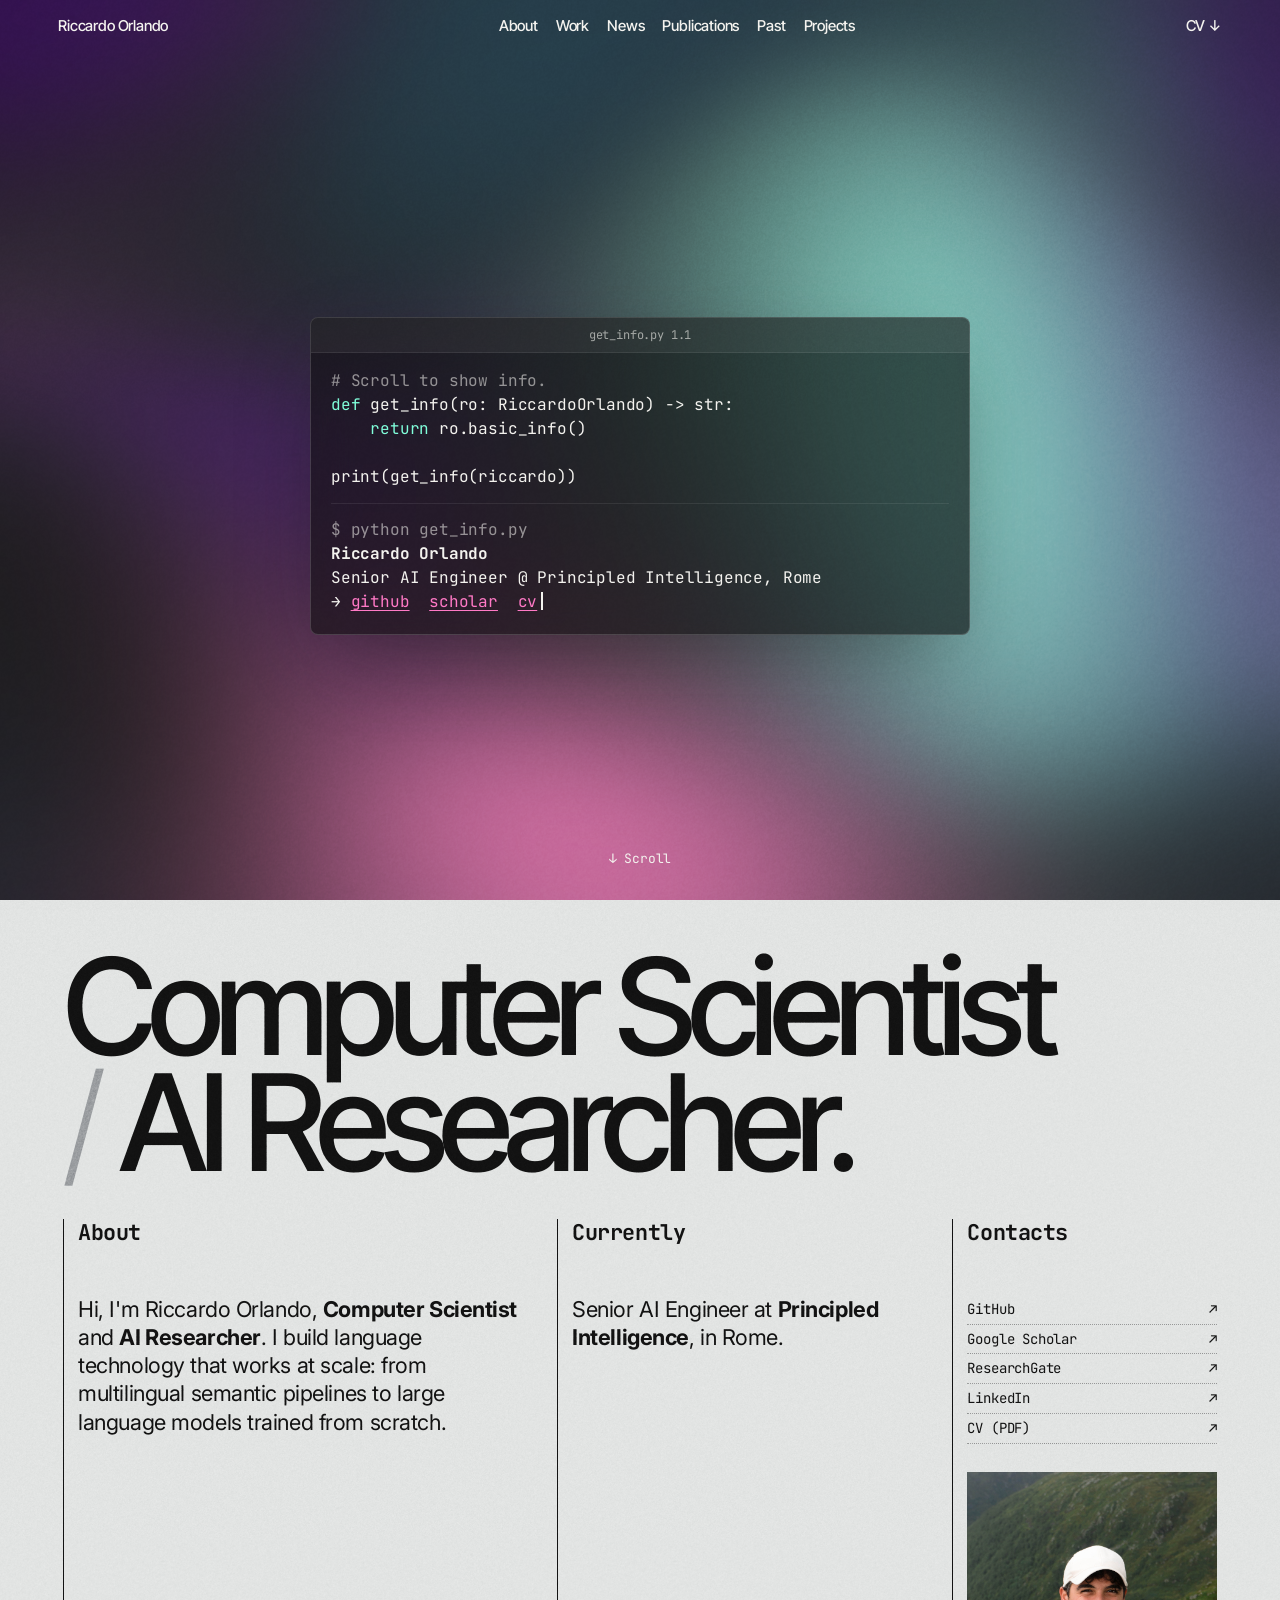
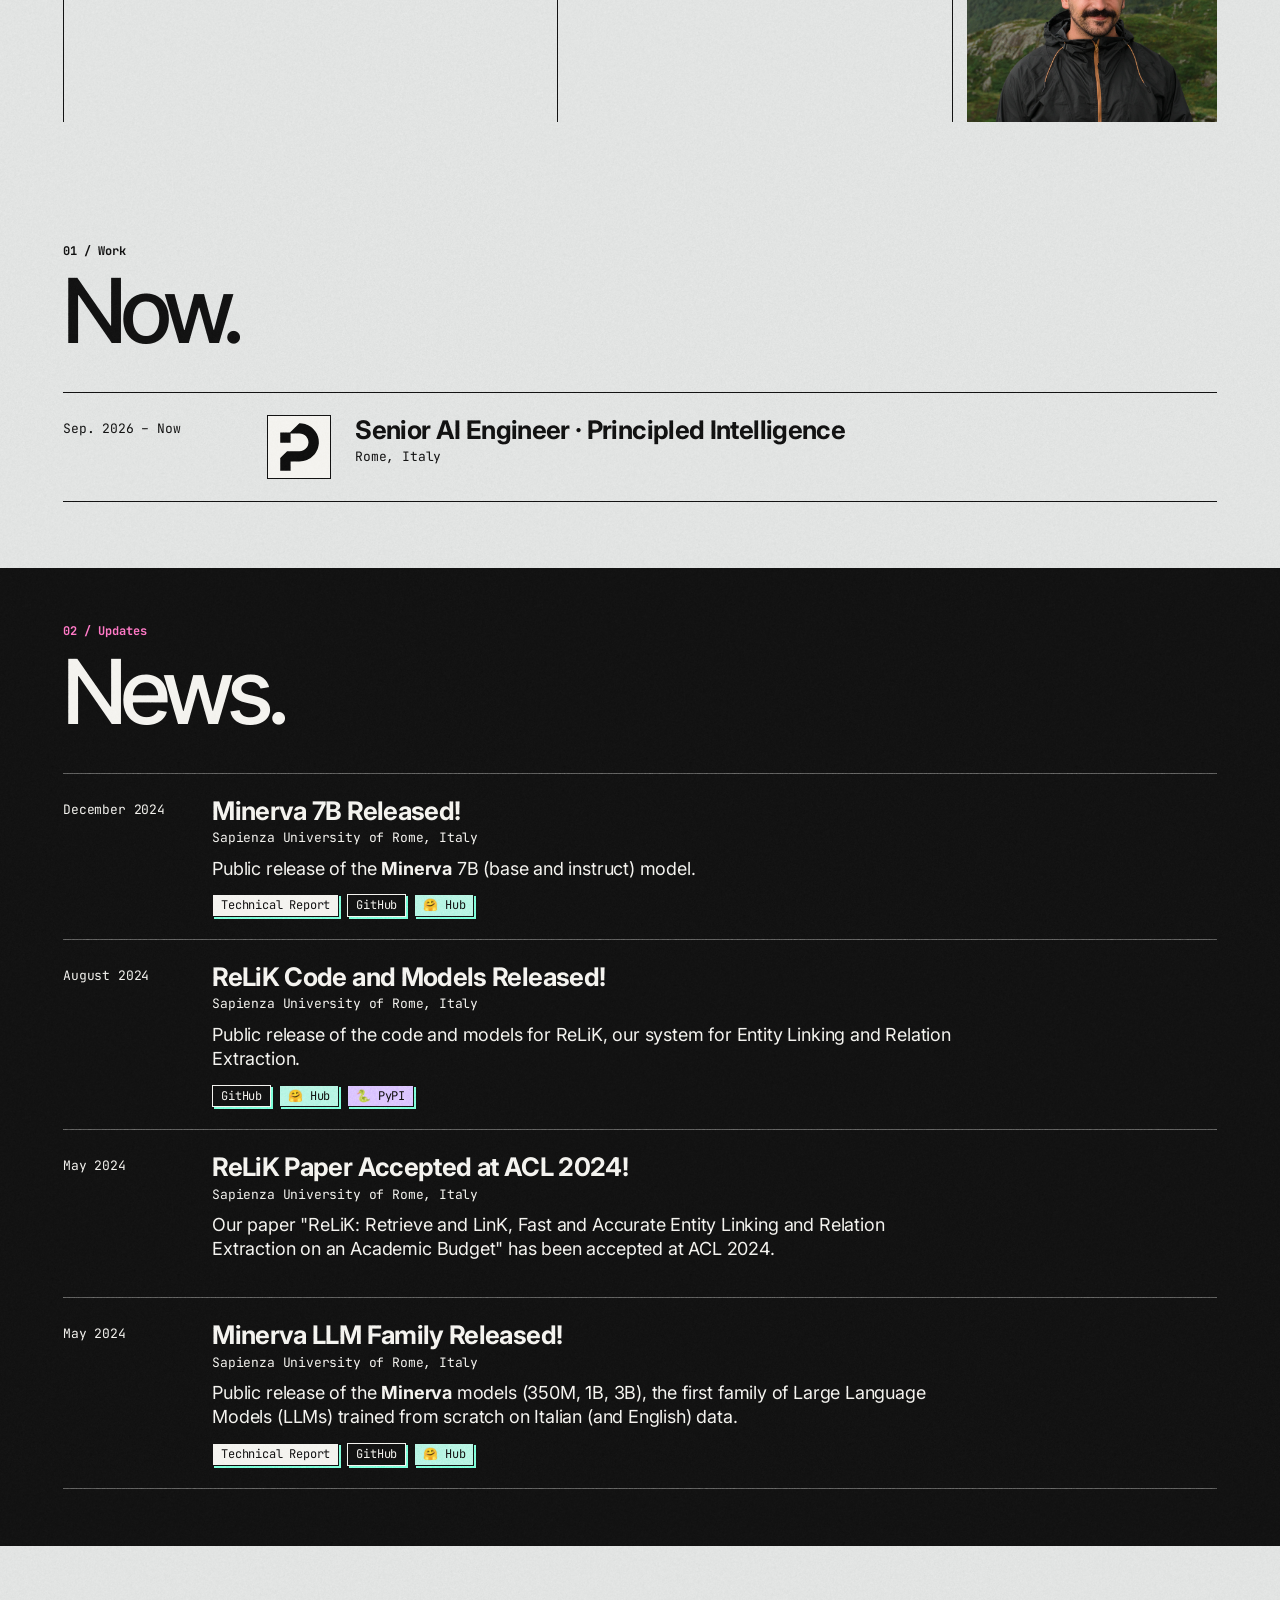
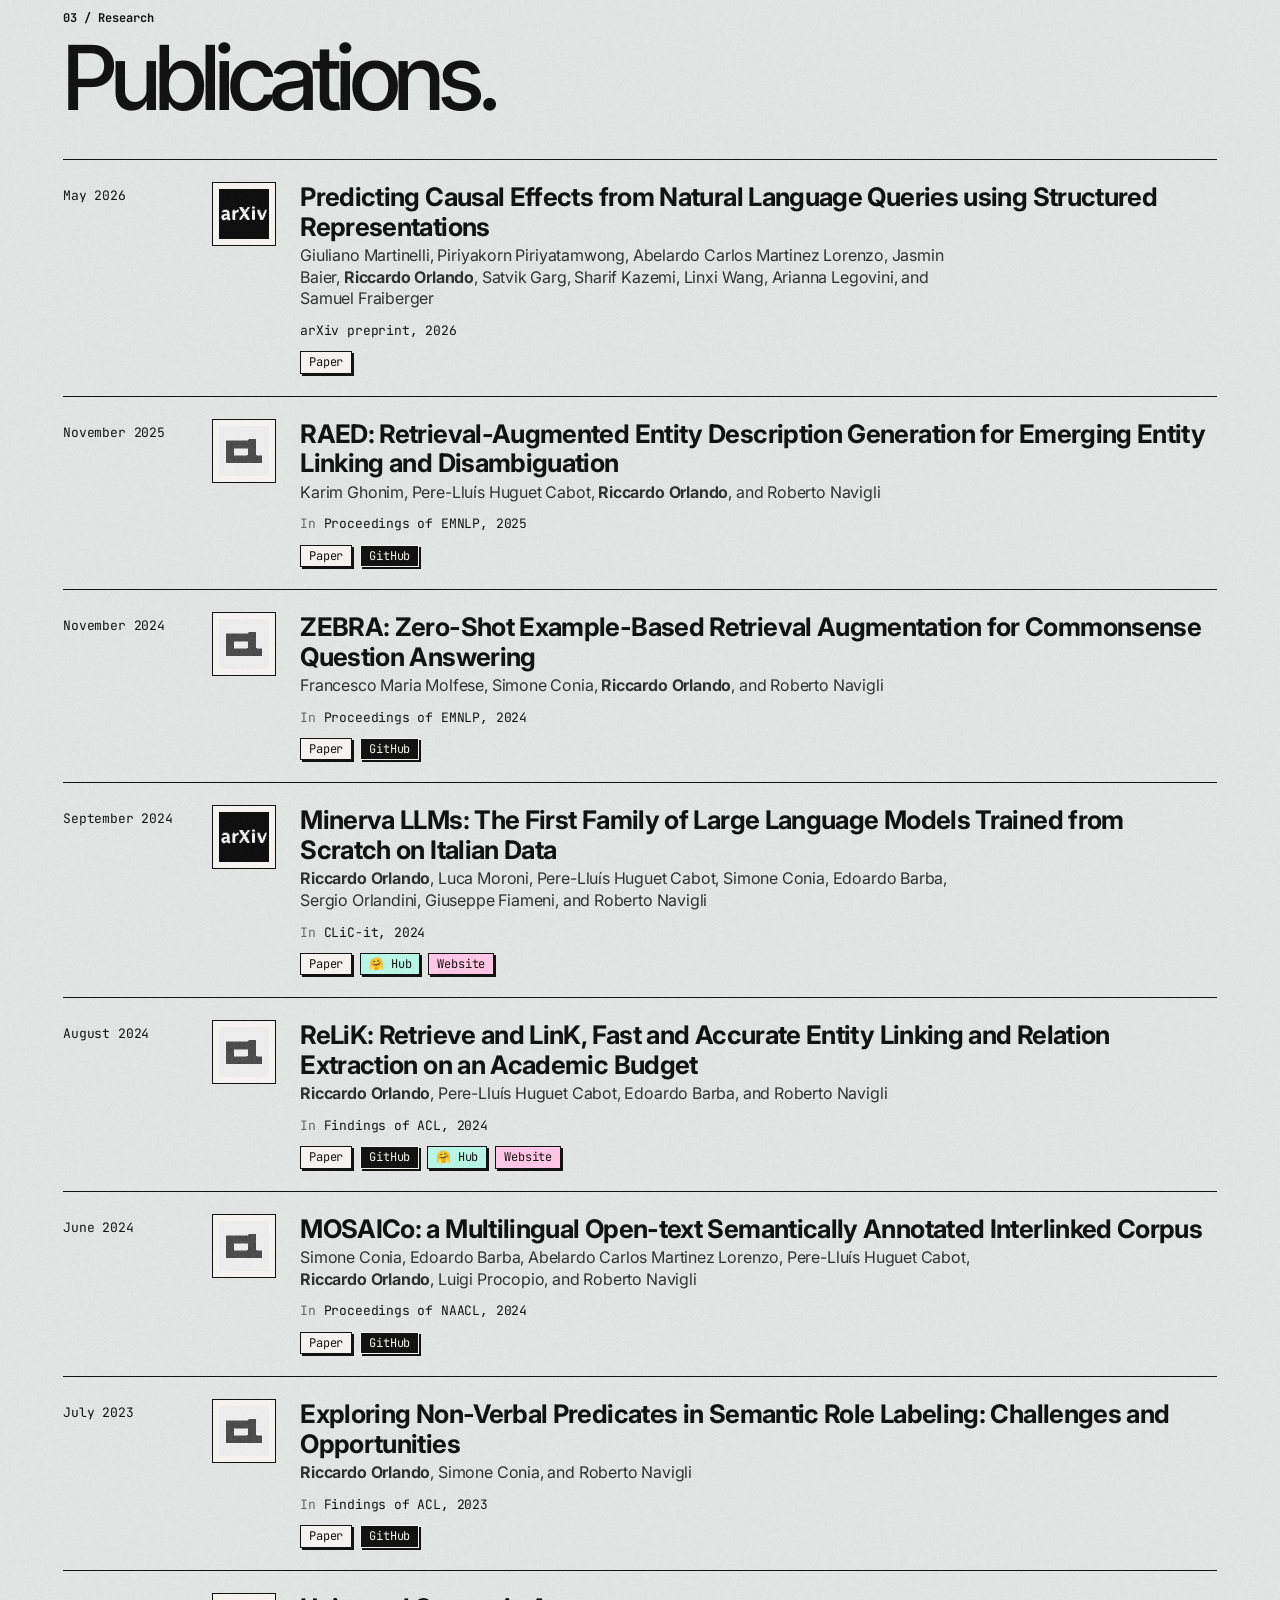
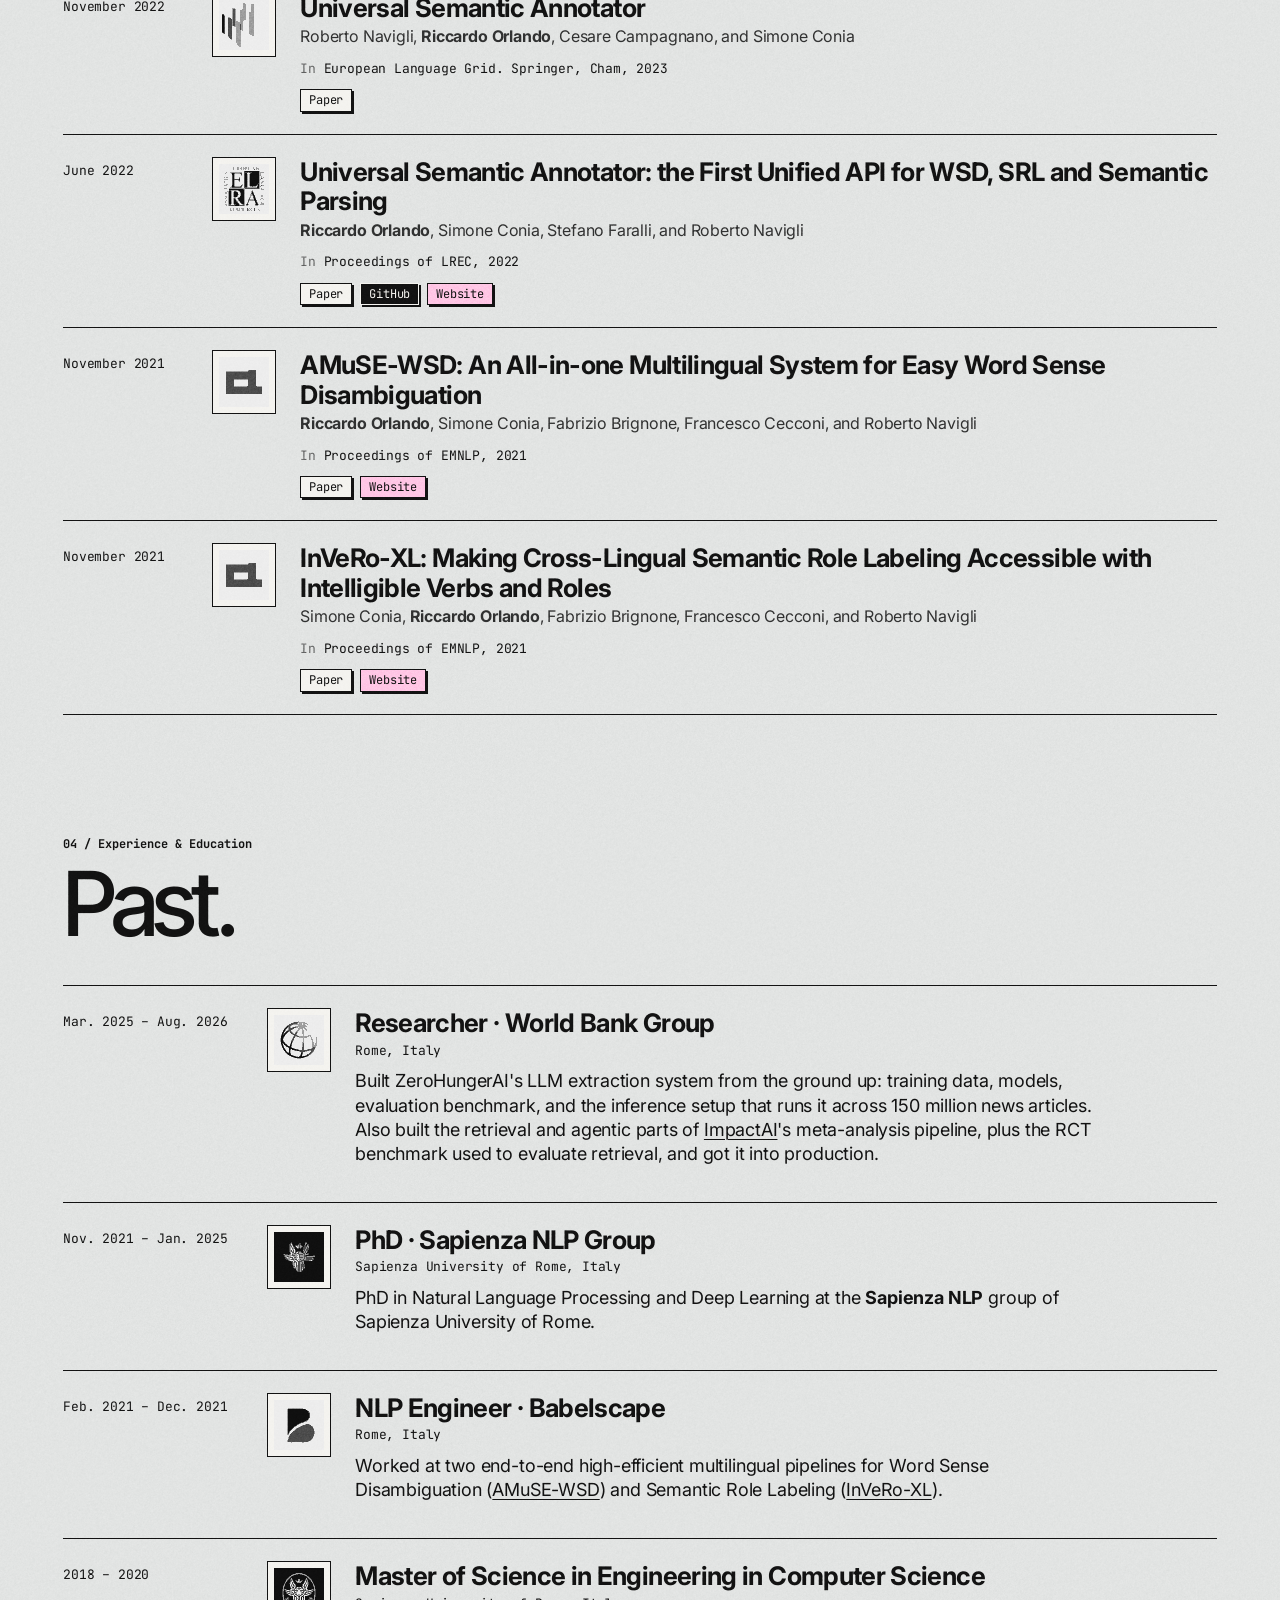
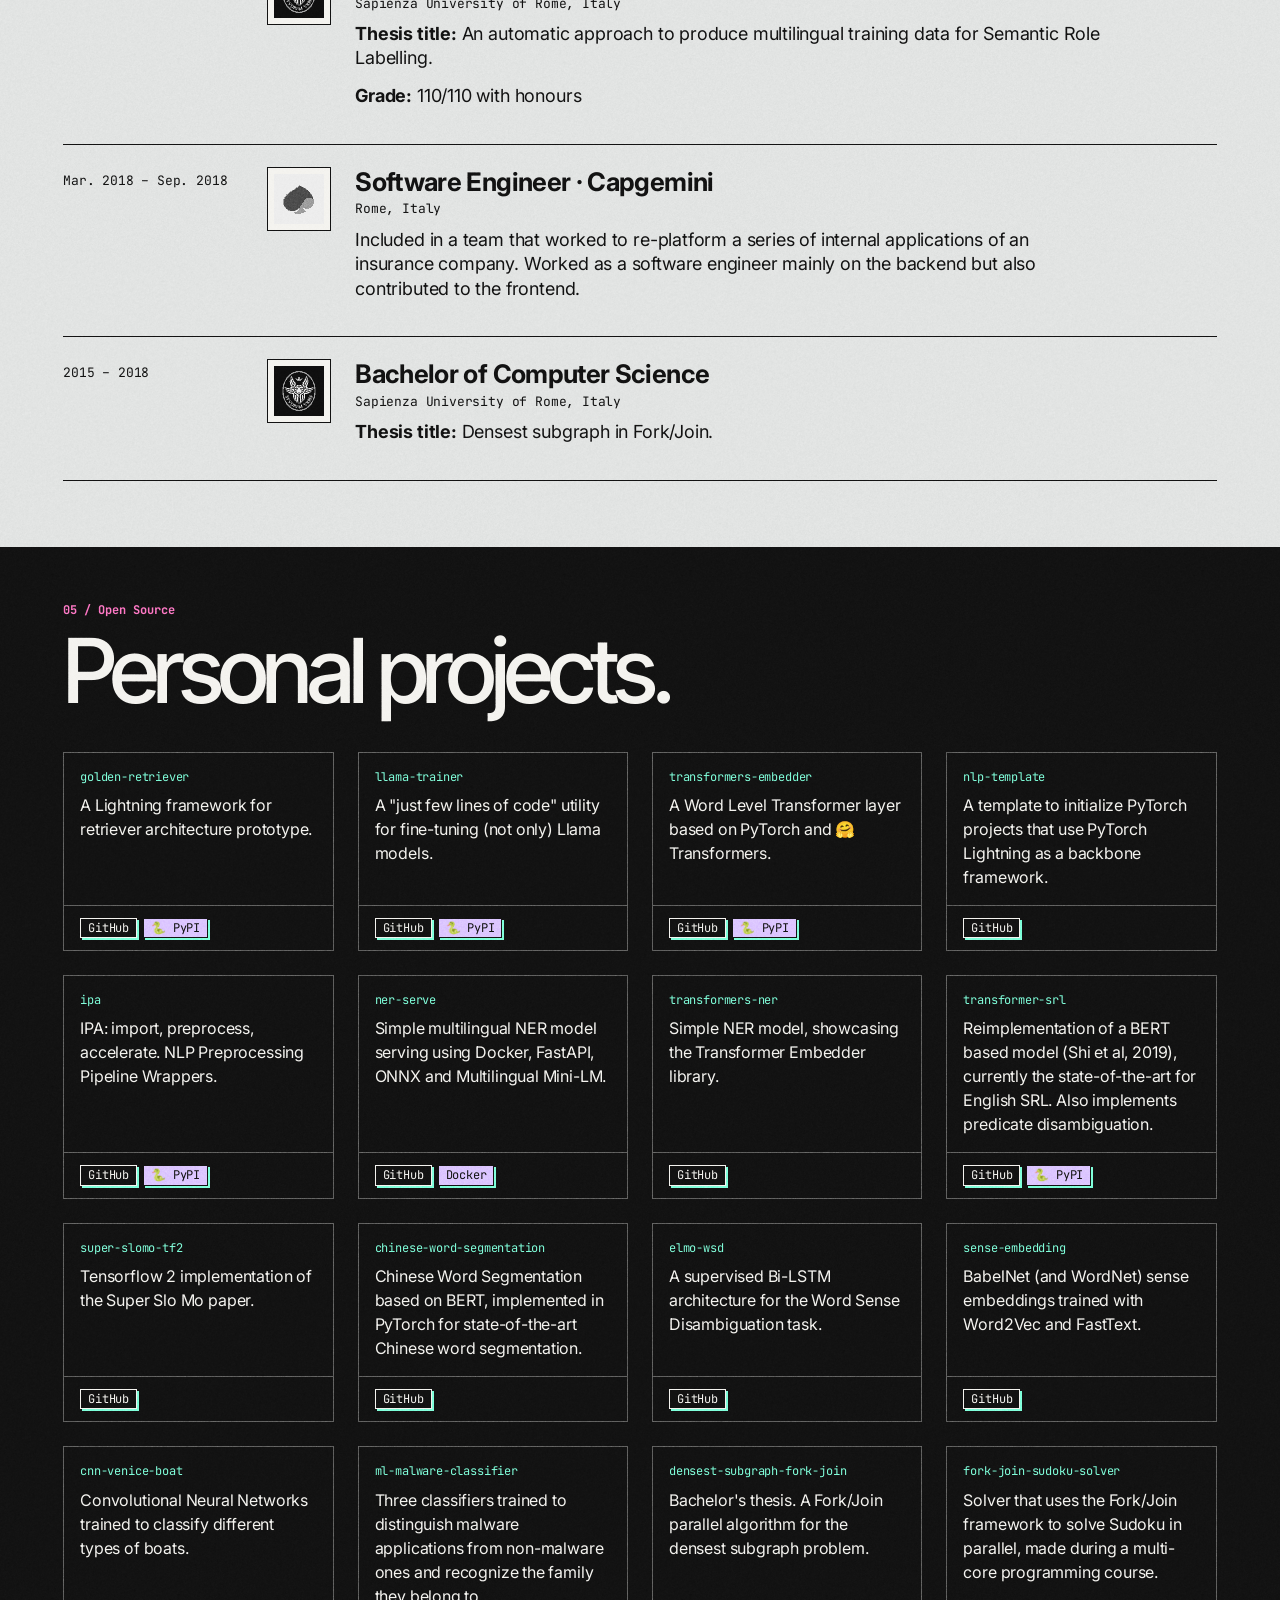
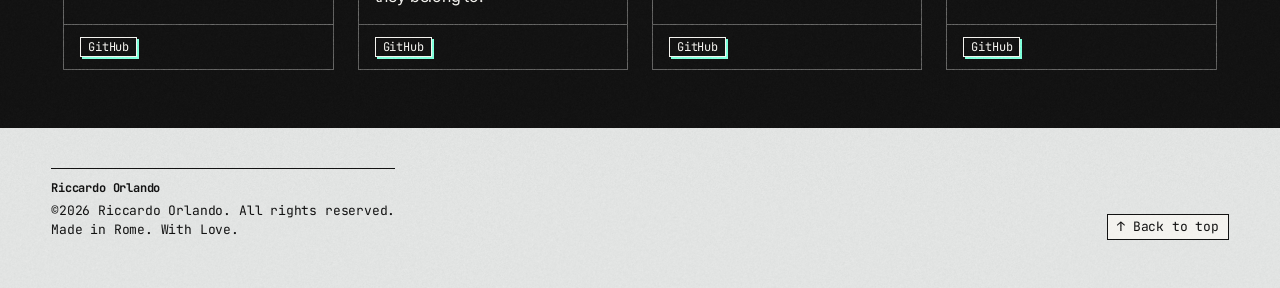
==== commit 721f5441: "Minerva paper: author order as on the ACL Anthology (Conia before Barba)" ====
--- a/v2.html
+++ b/v2.html
@@ -236,7 +236,7 @@
         <div class="logo"><img src="assets/img/arxiv.png" alt="arXiv"></div>
         <div>
           <h3>Minerva LLMs: The First Family of Large Language Models Trained from Scratch on Italian Data</h3>
-          <p class="authors"><strong>Riccardo Orlando</strong>, Luca Moroni, Pere-Lluís Huguet Cabot, Edoardo Barba, Simone Conia,
+          <p class="authors"><strong>Riccardo Orlando</strong>, Luca Moroni, Pere-Lluís Huguet Cabot, Simone Conia, Edoardo Barba,
             Sergio Orlandini, Giuseppe Fiameni, and Roberto Navigli</p>
           <div class="venue"><em>In</em> CLiC-it, 2024</div>
           <div class="tags">
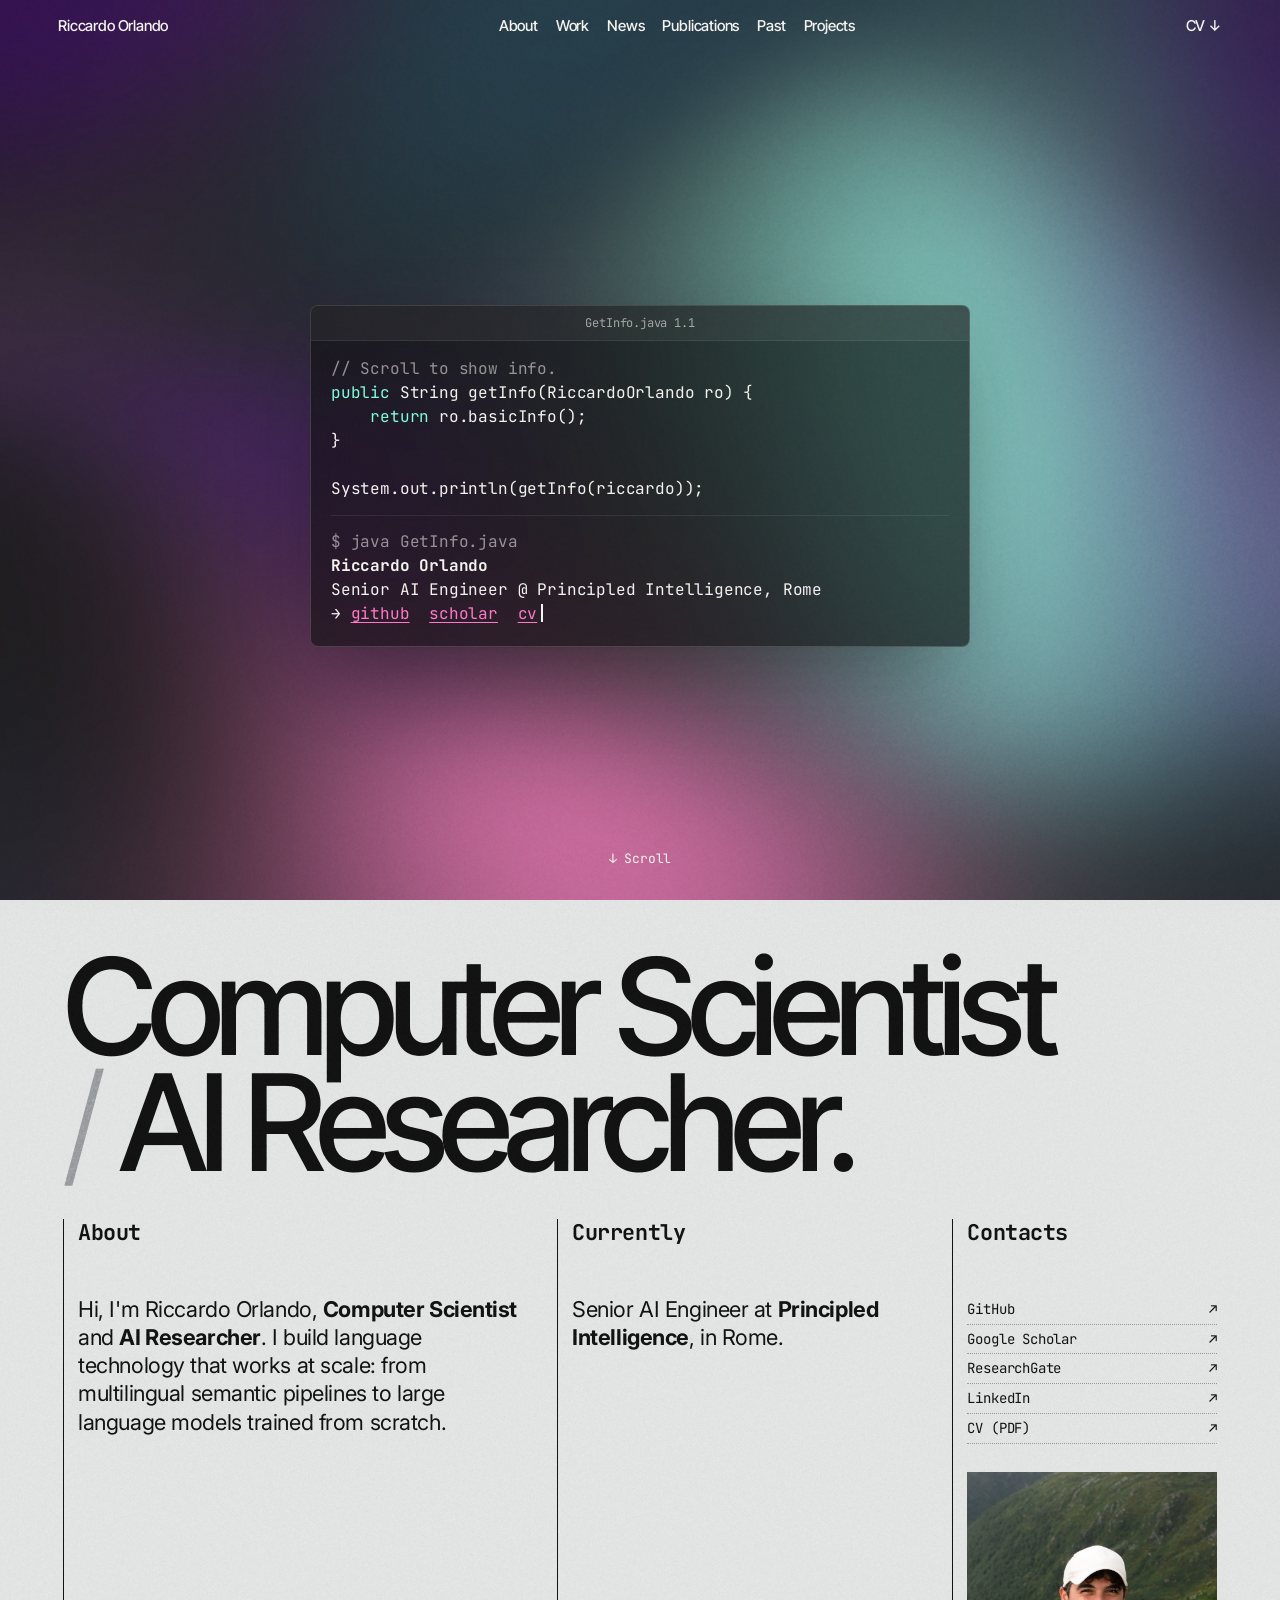
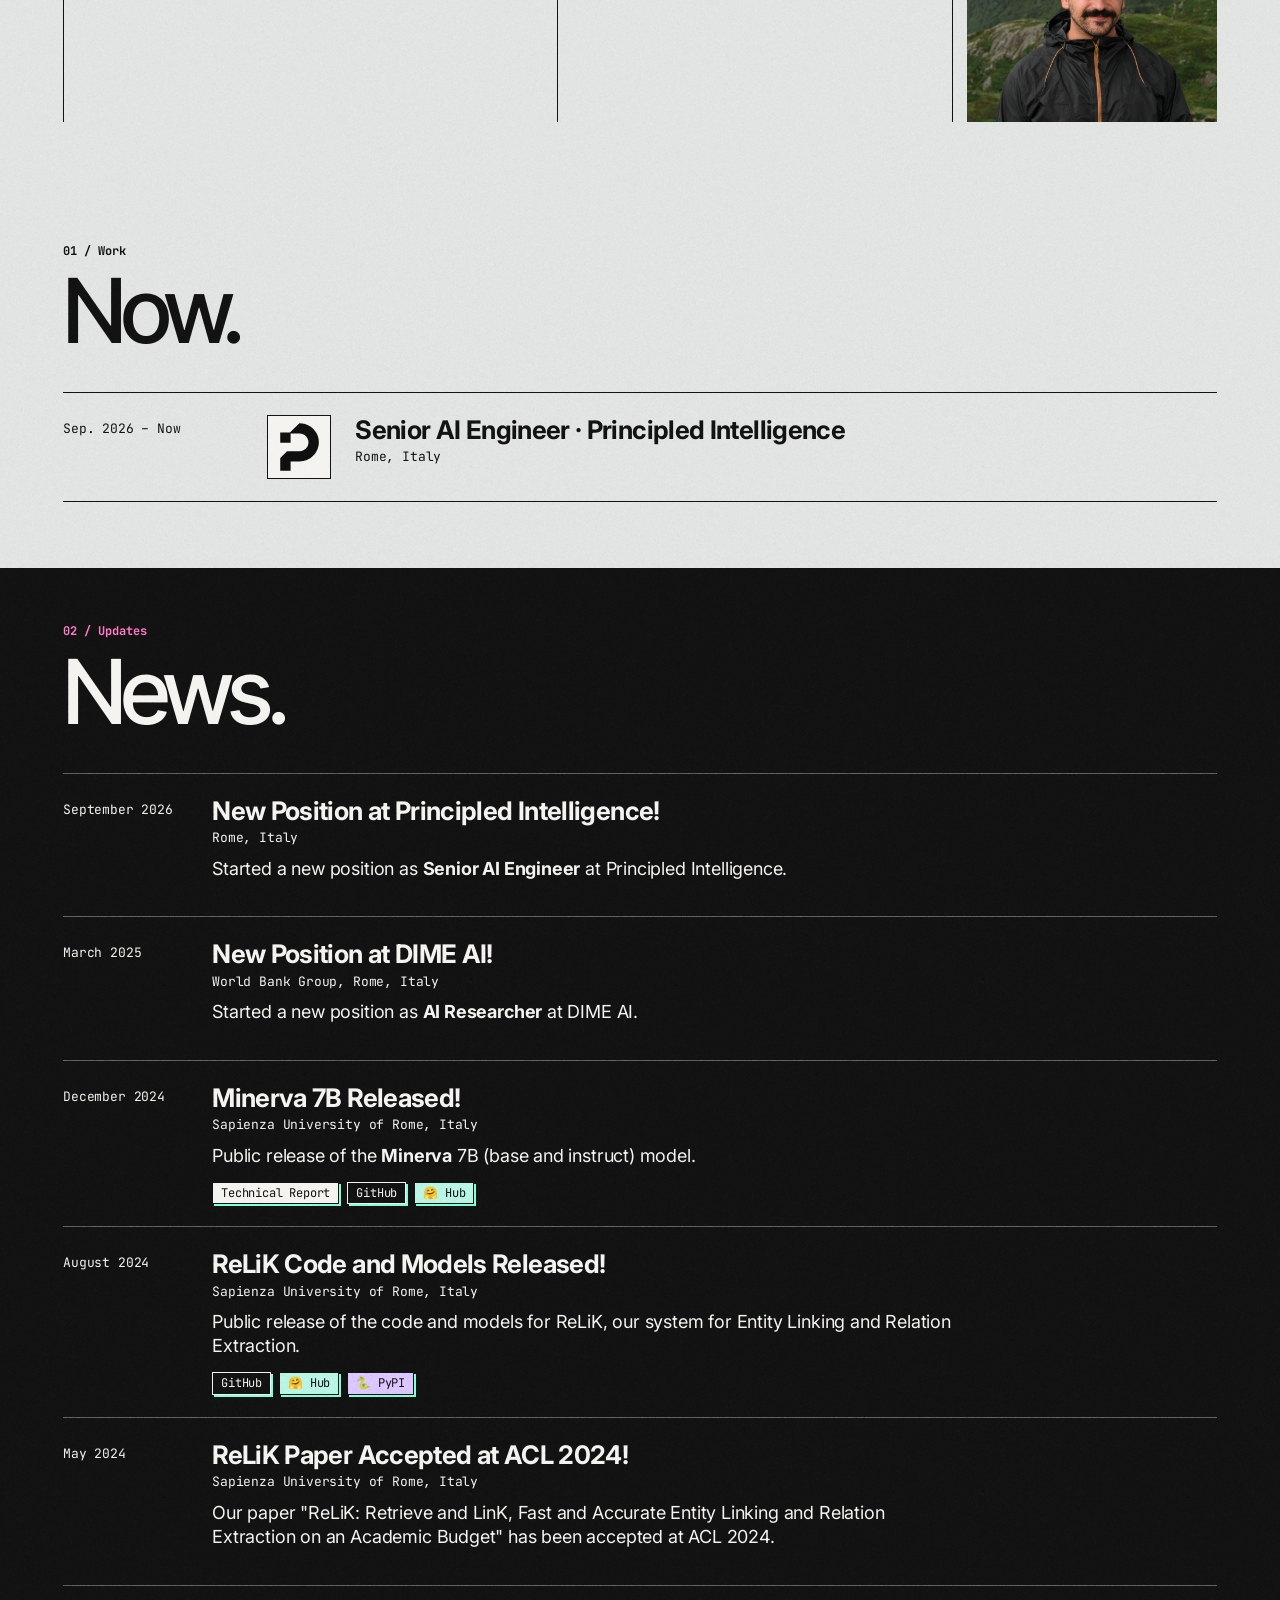
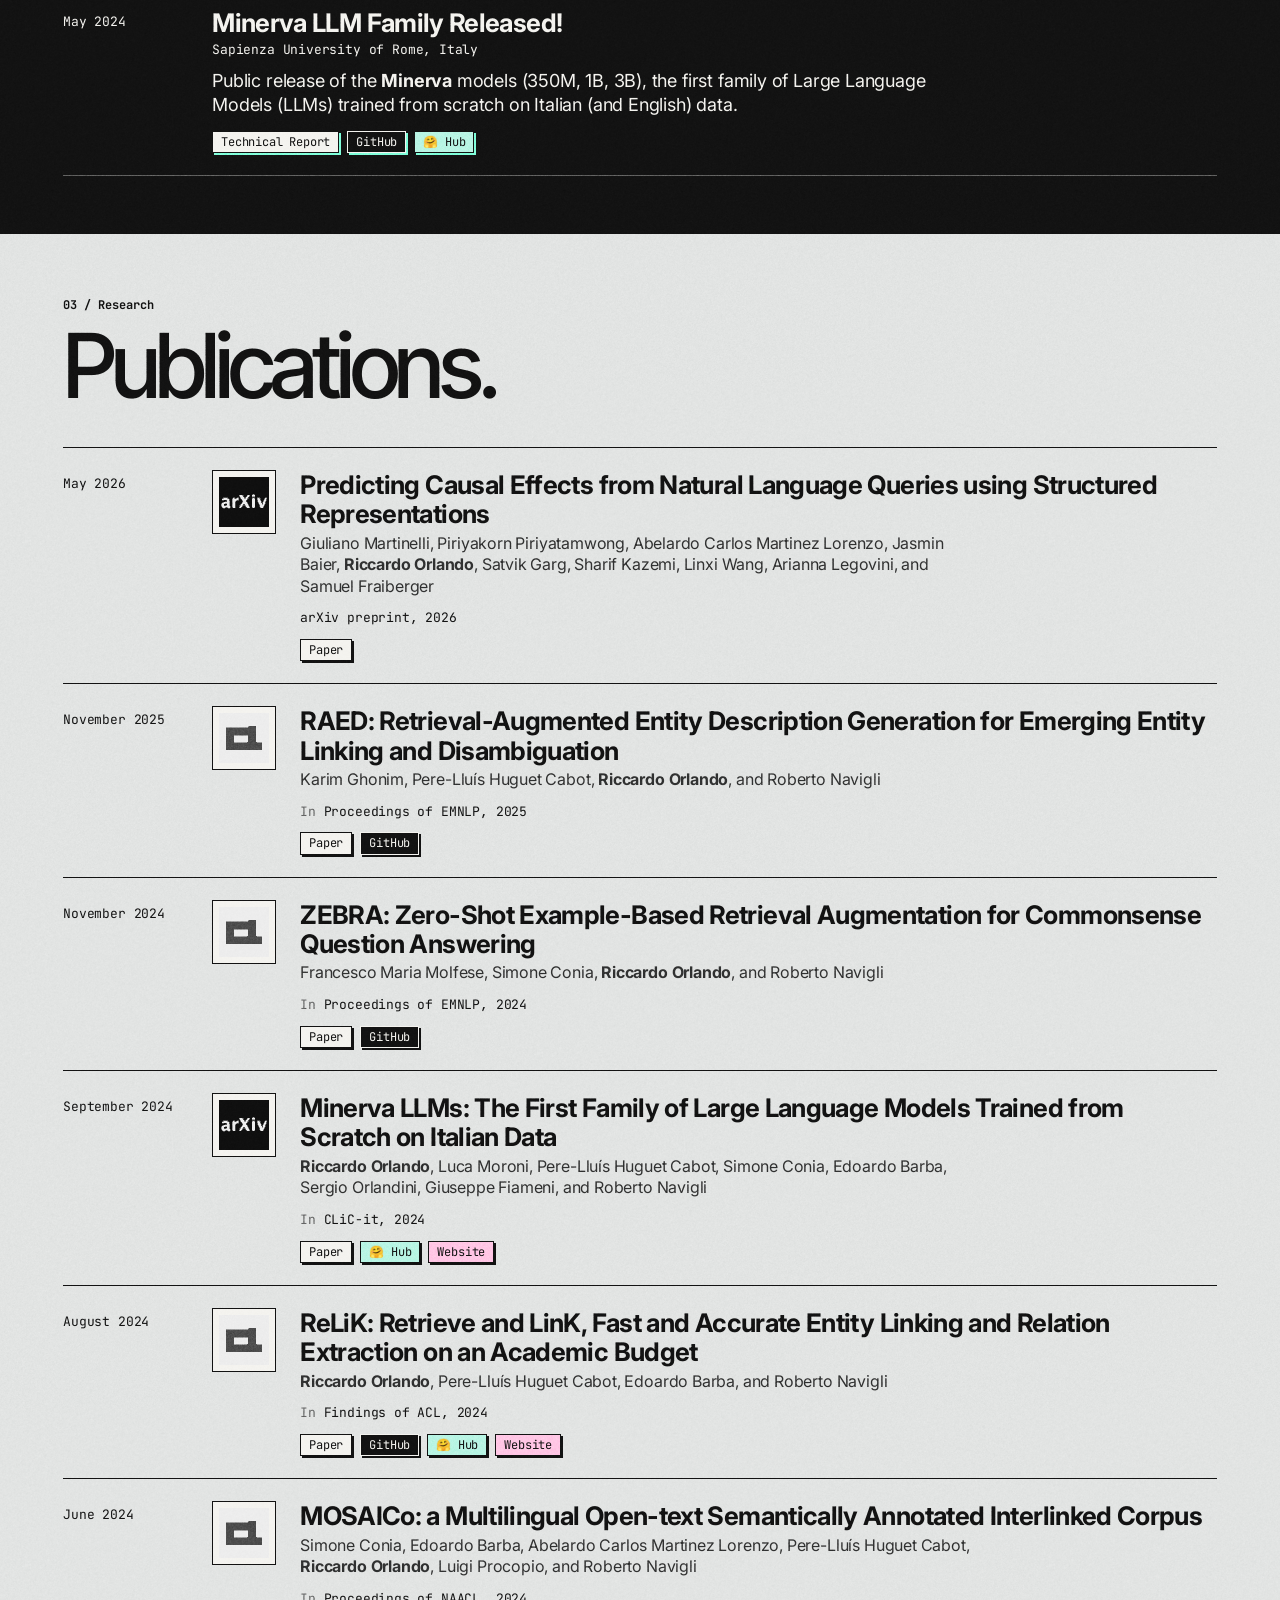
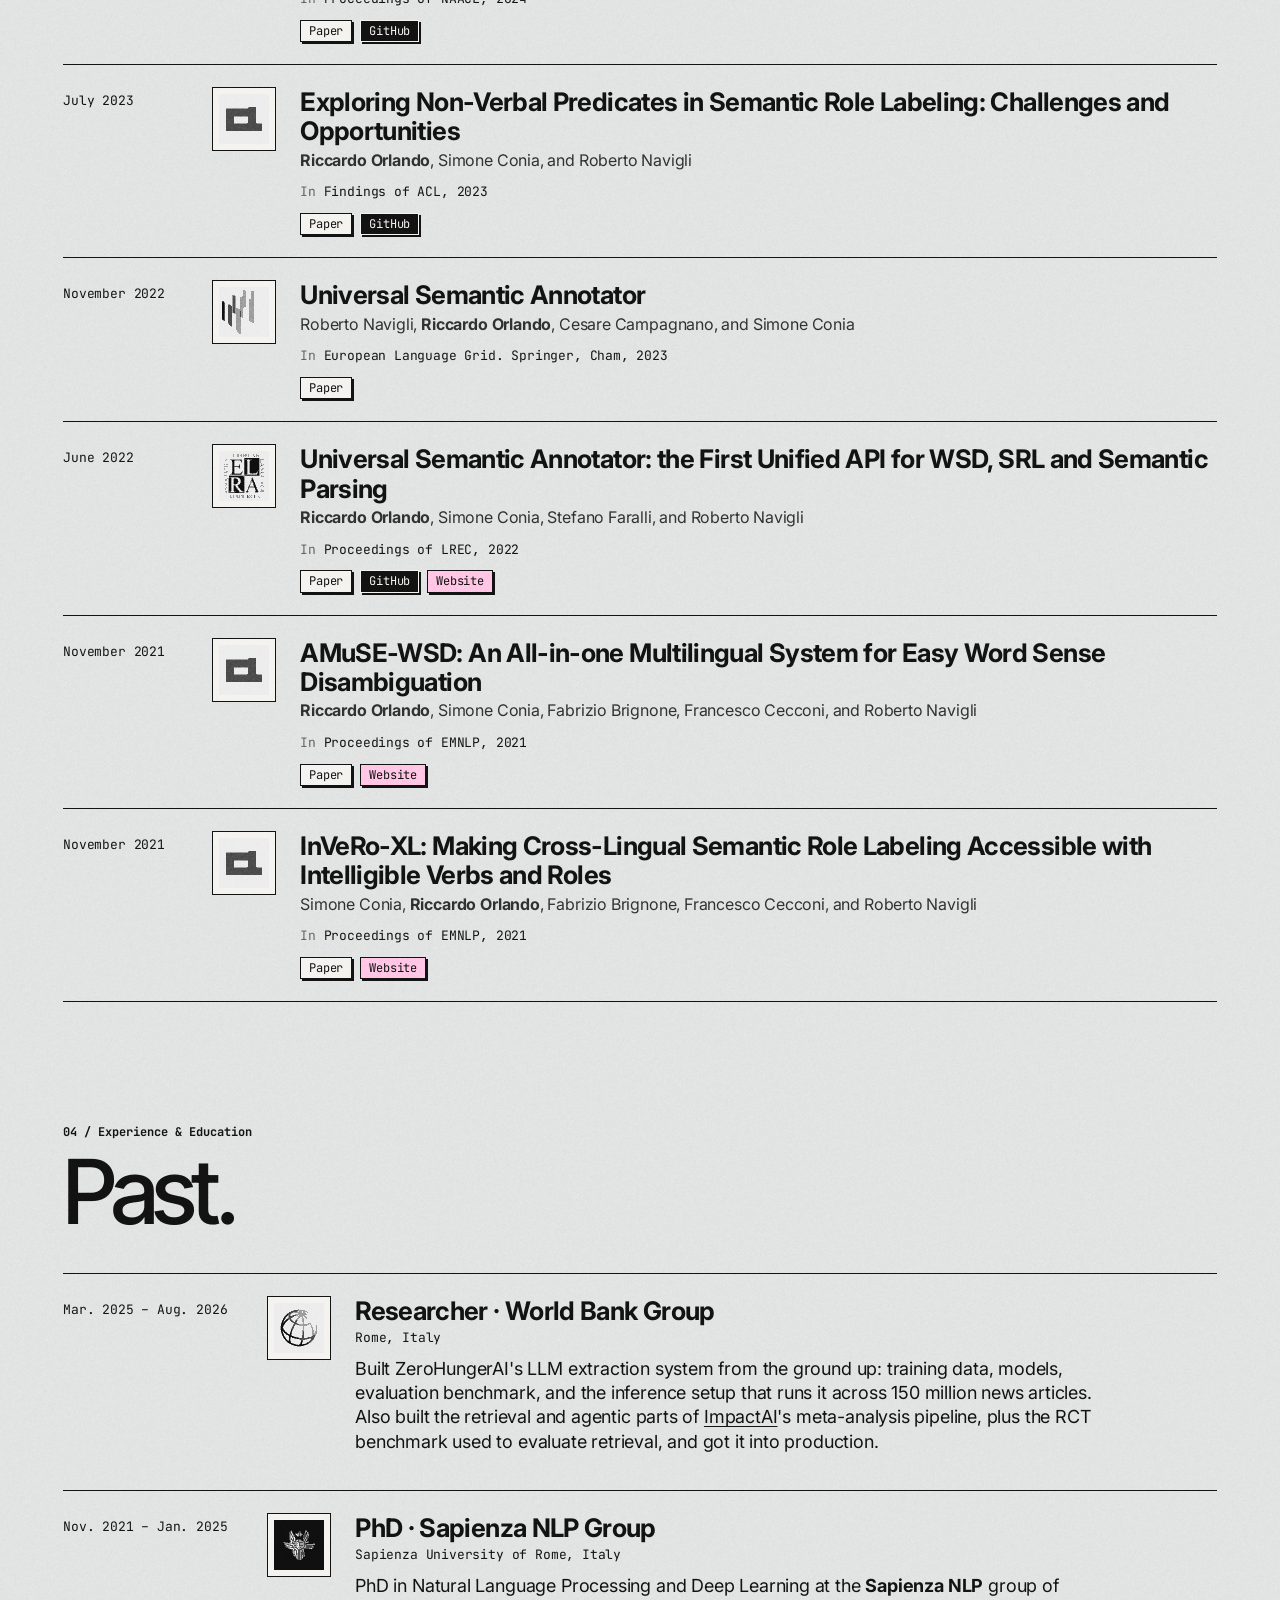
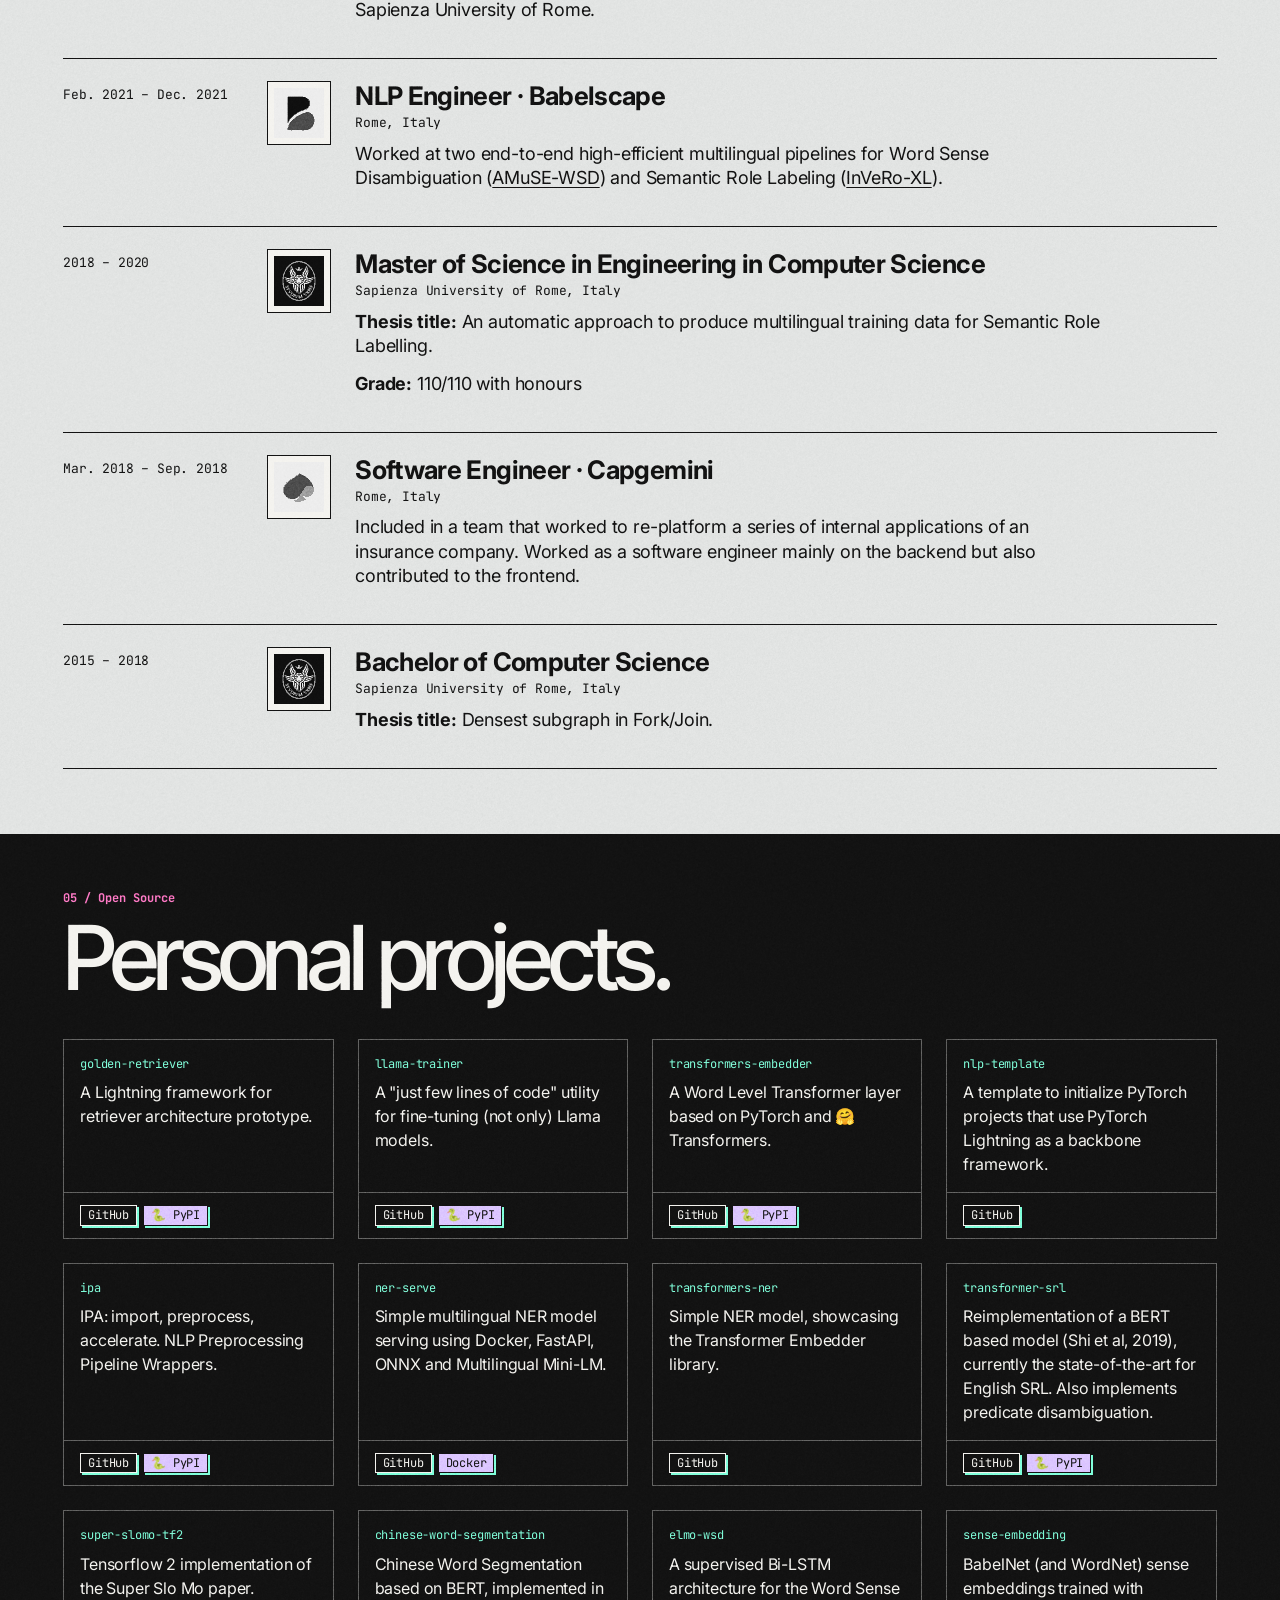
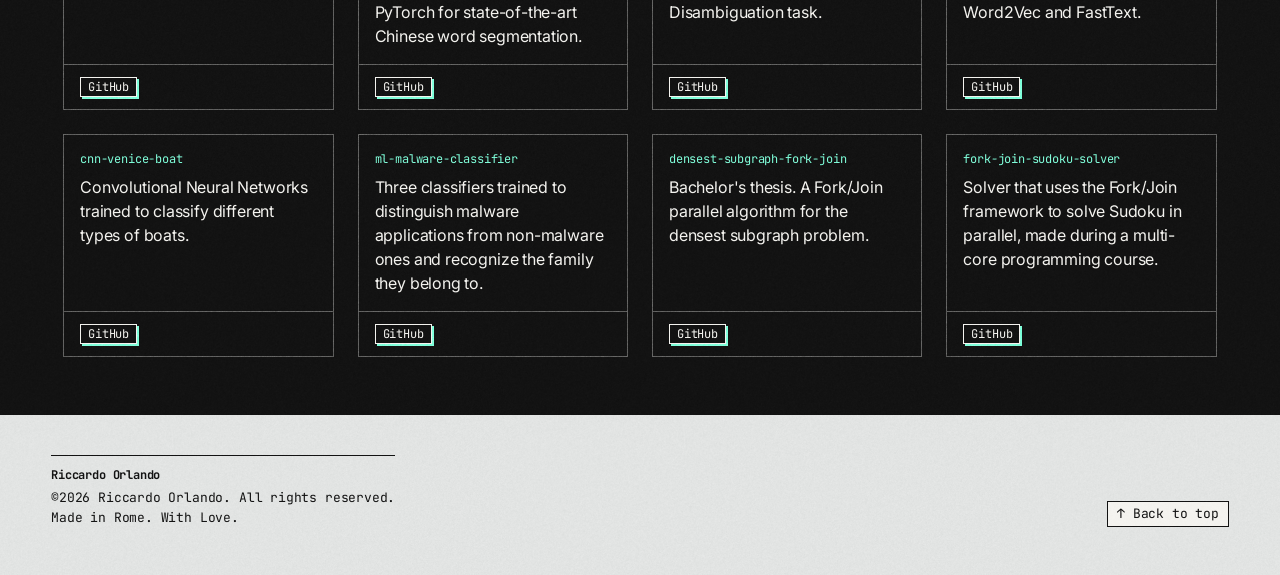
==== commit f581fe78: "News: new positions at Principled Intelligence and DIME AI" ====
--- a/v2.html
+++ b/v2.html
@@ -128,6 +128,24 @@
     <!-- News -->
     <section class="section ink" id="news">
       <h2 class="h2"><small>02 / Updates</small>News.</h2>
+
+      <div class="entry">
+        <div class="date">September 2026</div>
+        <div>
+          <h3>New Position at Principled Intelligence!</h3>
+          <div class="place">Rome, Italy</div>
+          <p class="text">Started a new position as <strong>Senior AI Engineer</strong> at Principled Intelligence.</p>
+        </div>
+      </div>
+
+      <div class="entry">
+        <div class="date">March 2025</div>
+        <div>
+          <h3>New Position at DIME AI!</h3>
+          <div class="place">World Bank Group, Rome, Italy</div>
+          <p class="text">Started a new position as <strong>AI Researcher</strong> at DIME AI.</p>
+        </div>
+      </div>
 
       <div class="entry">
         <div class="date">December 2024</div>
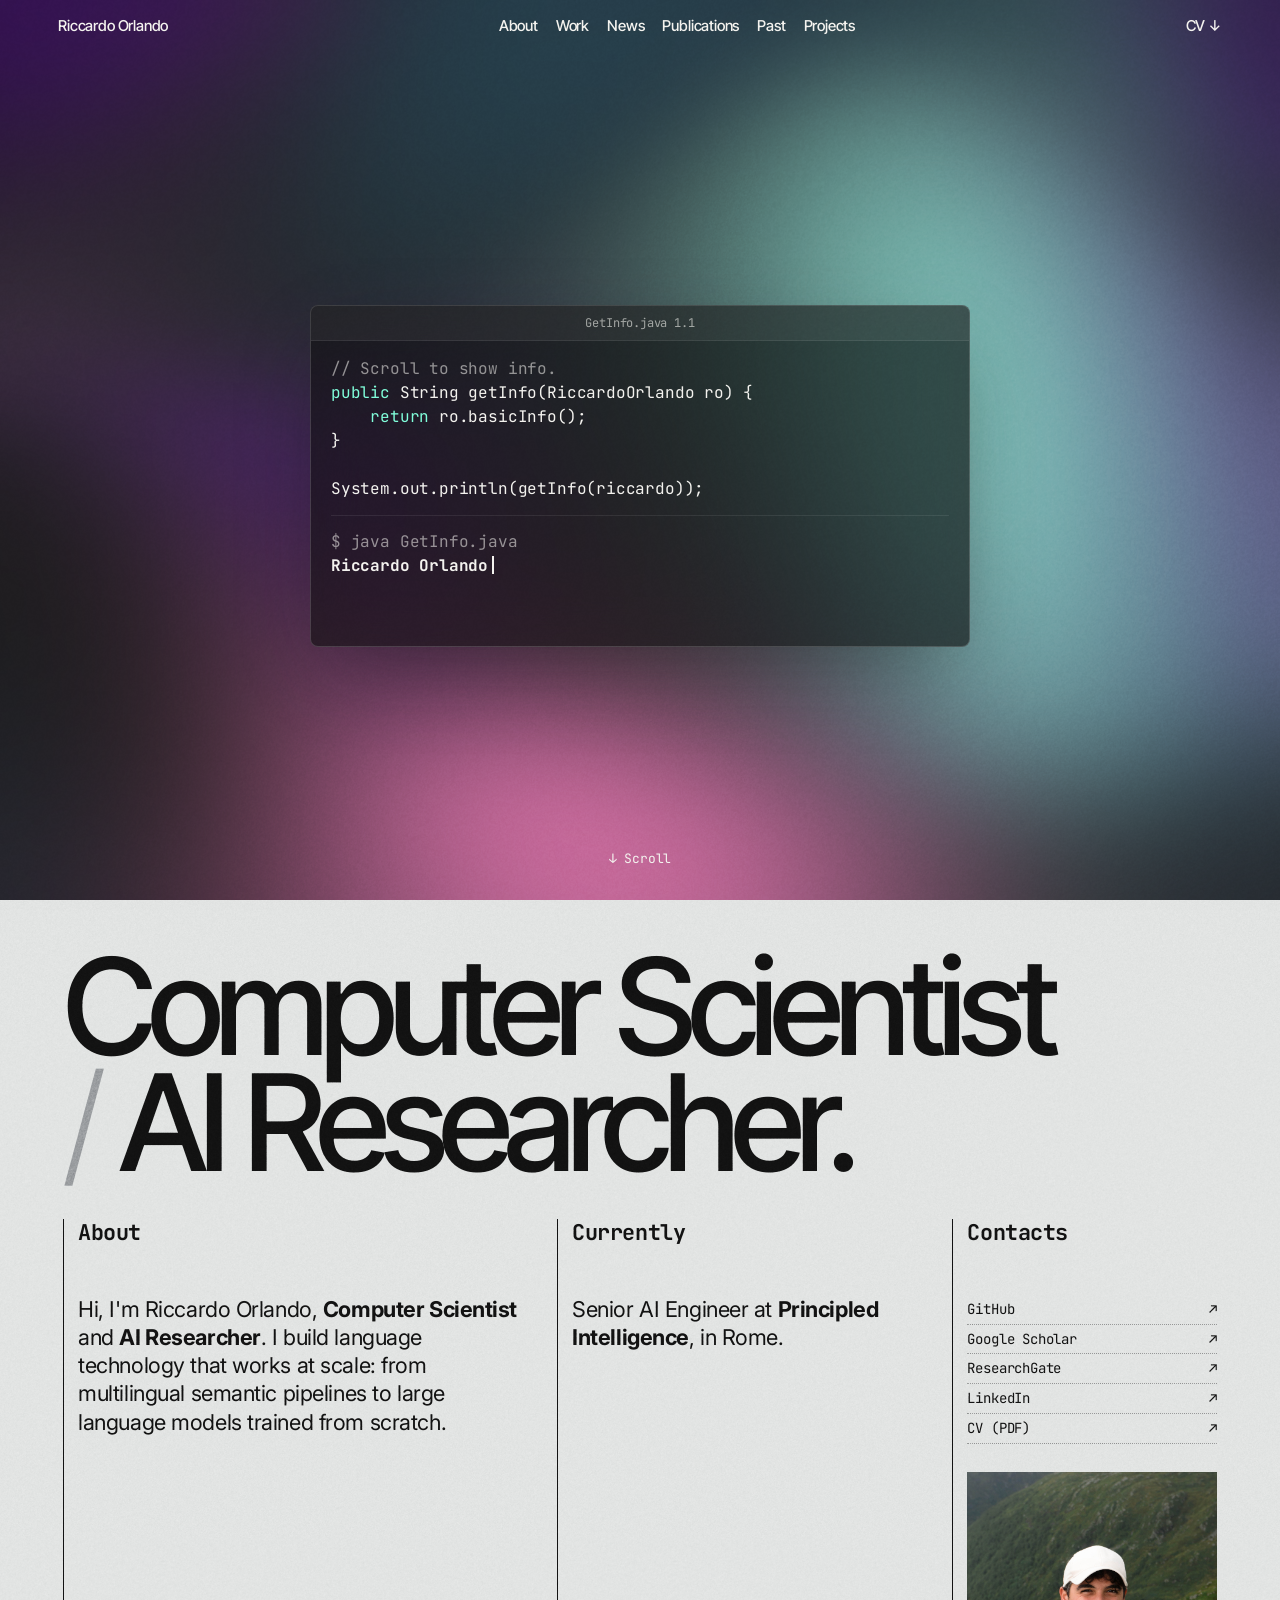
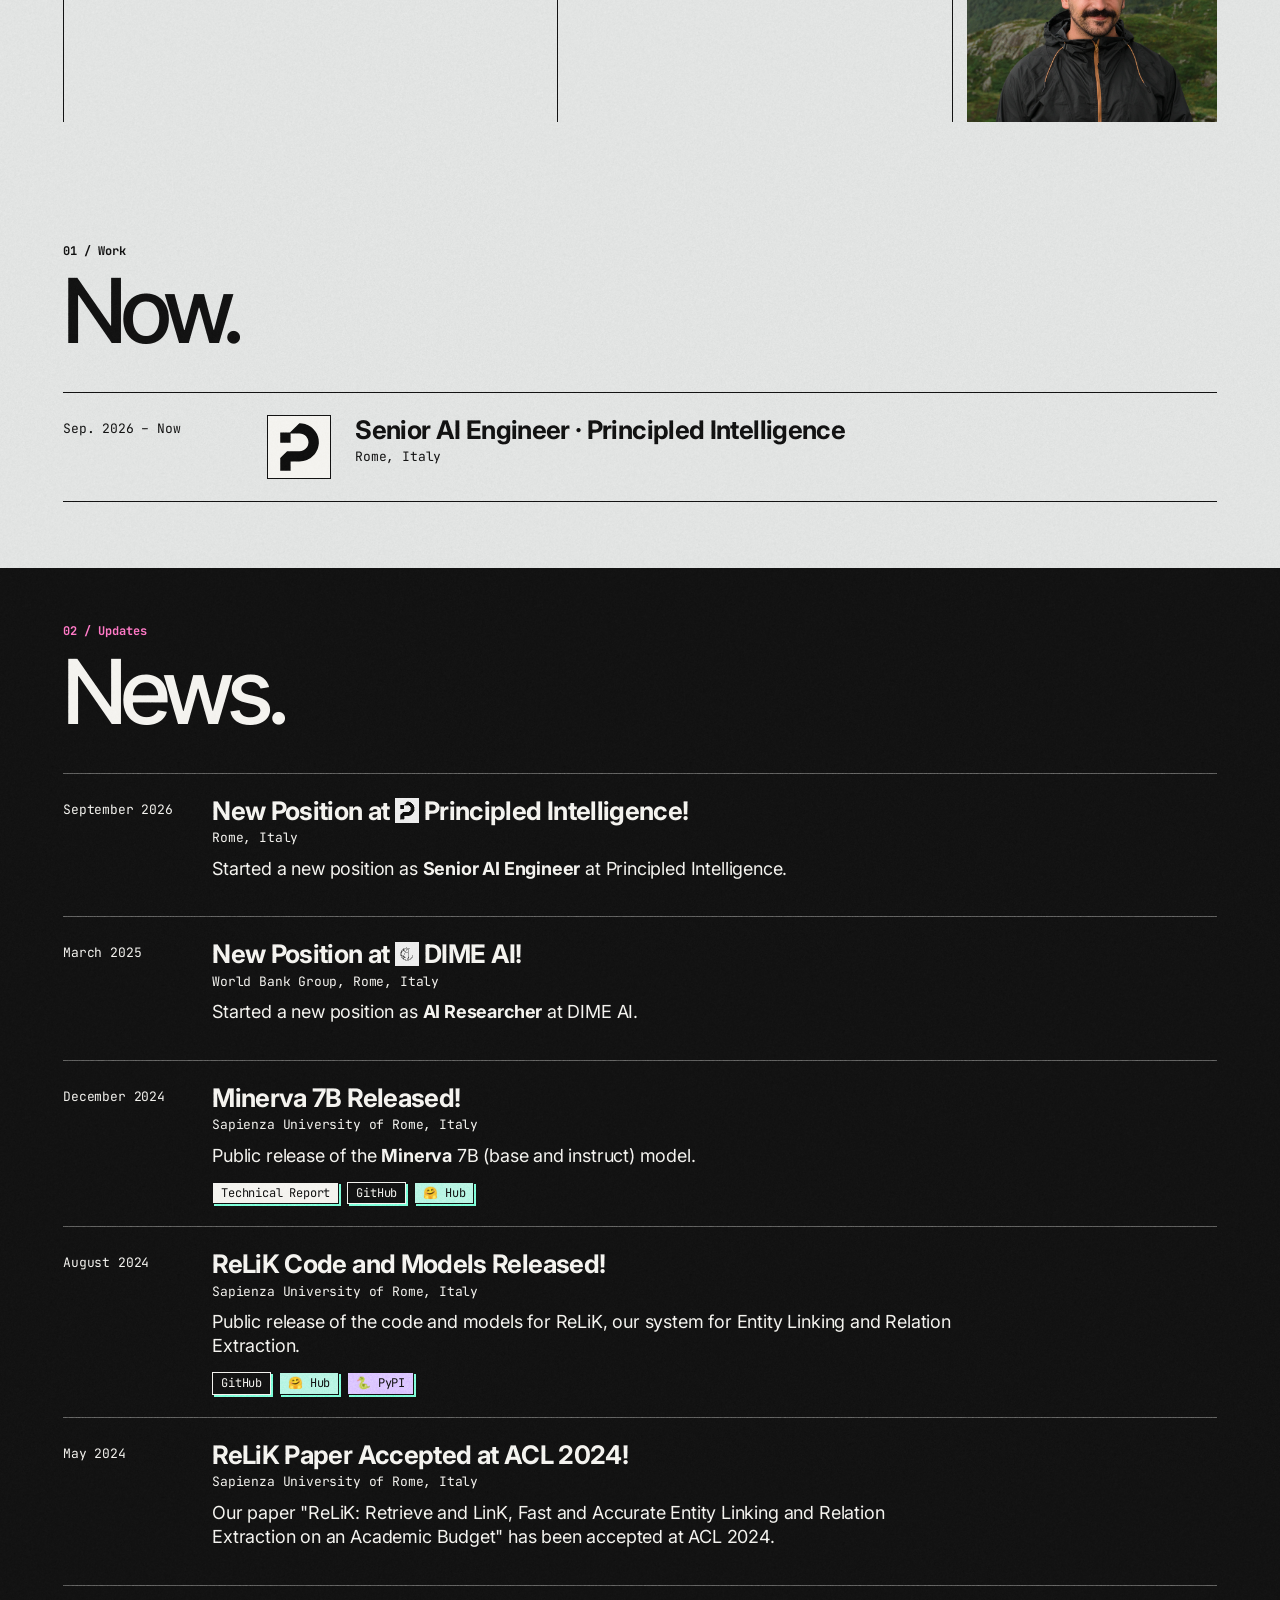
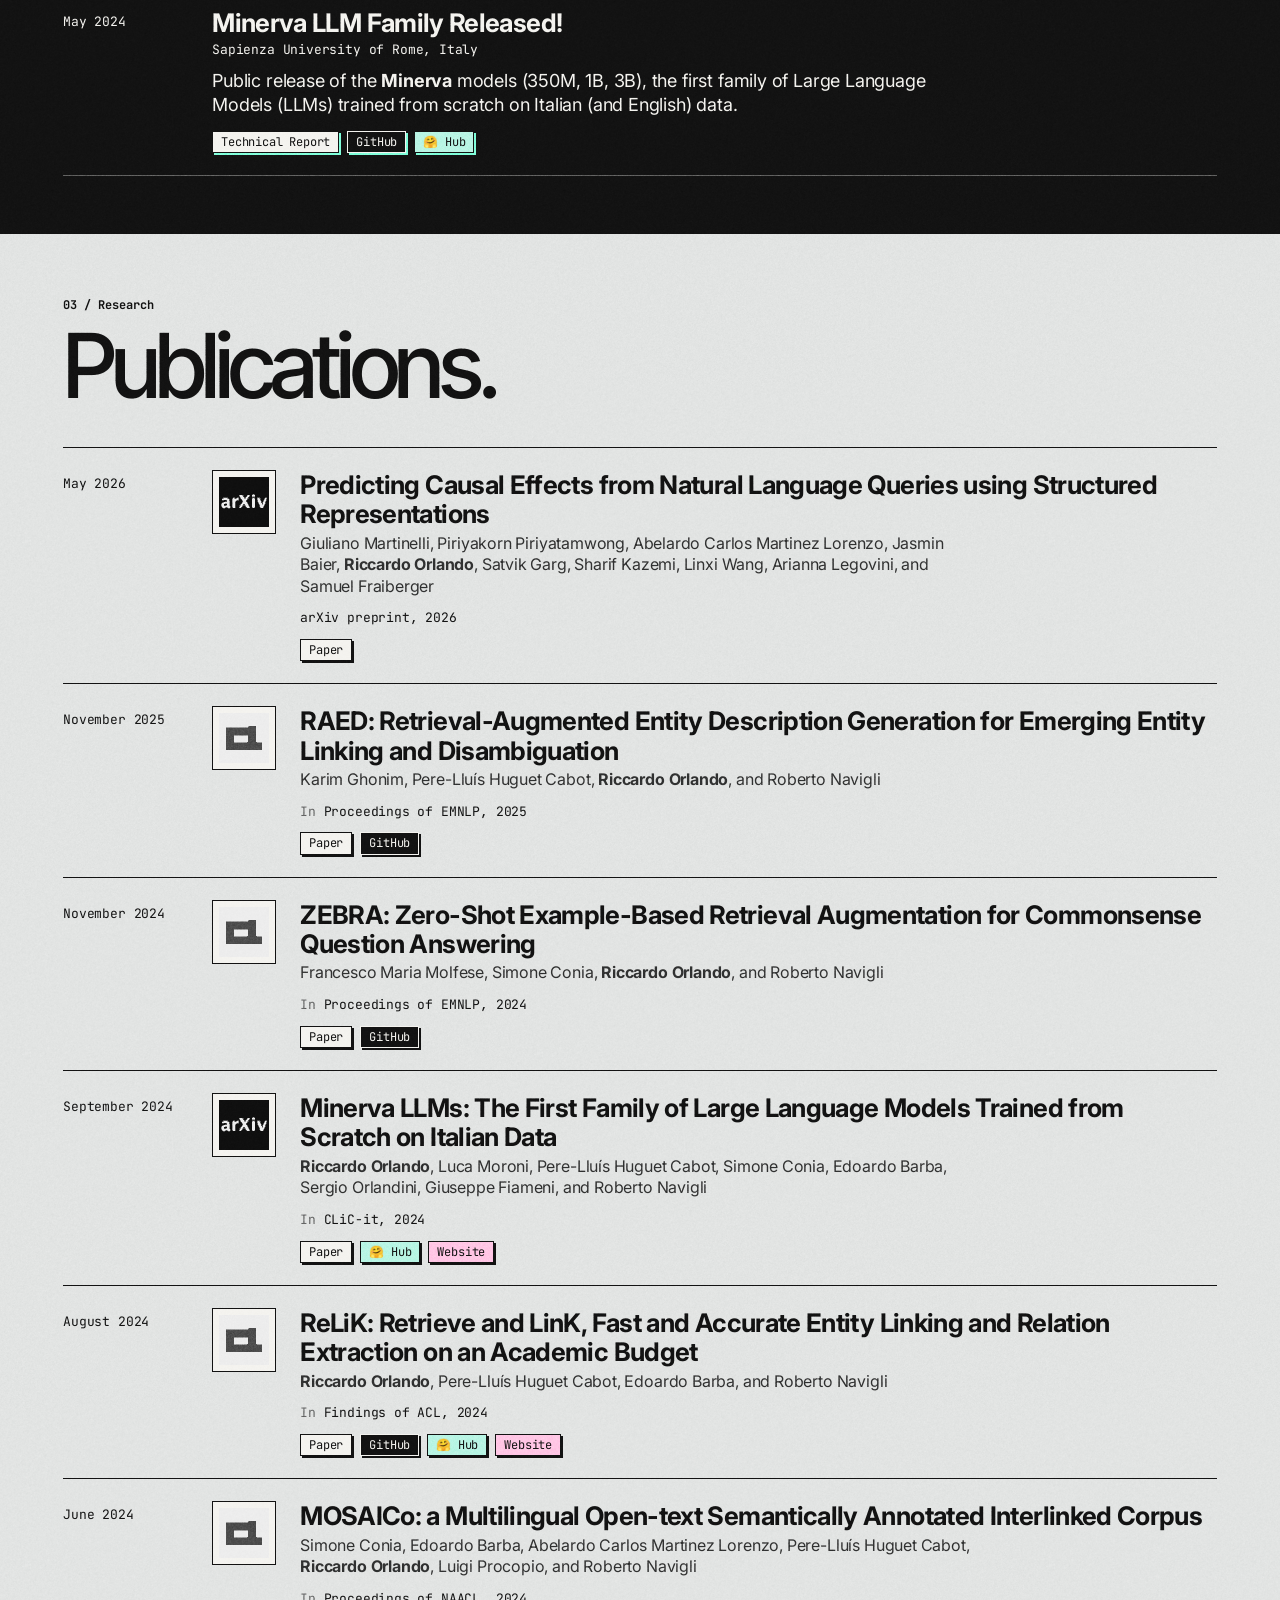
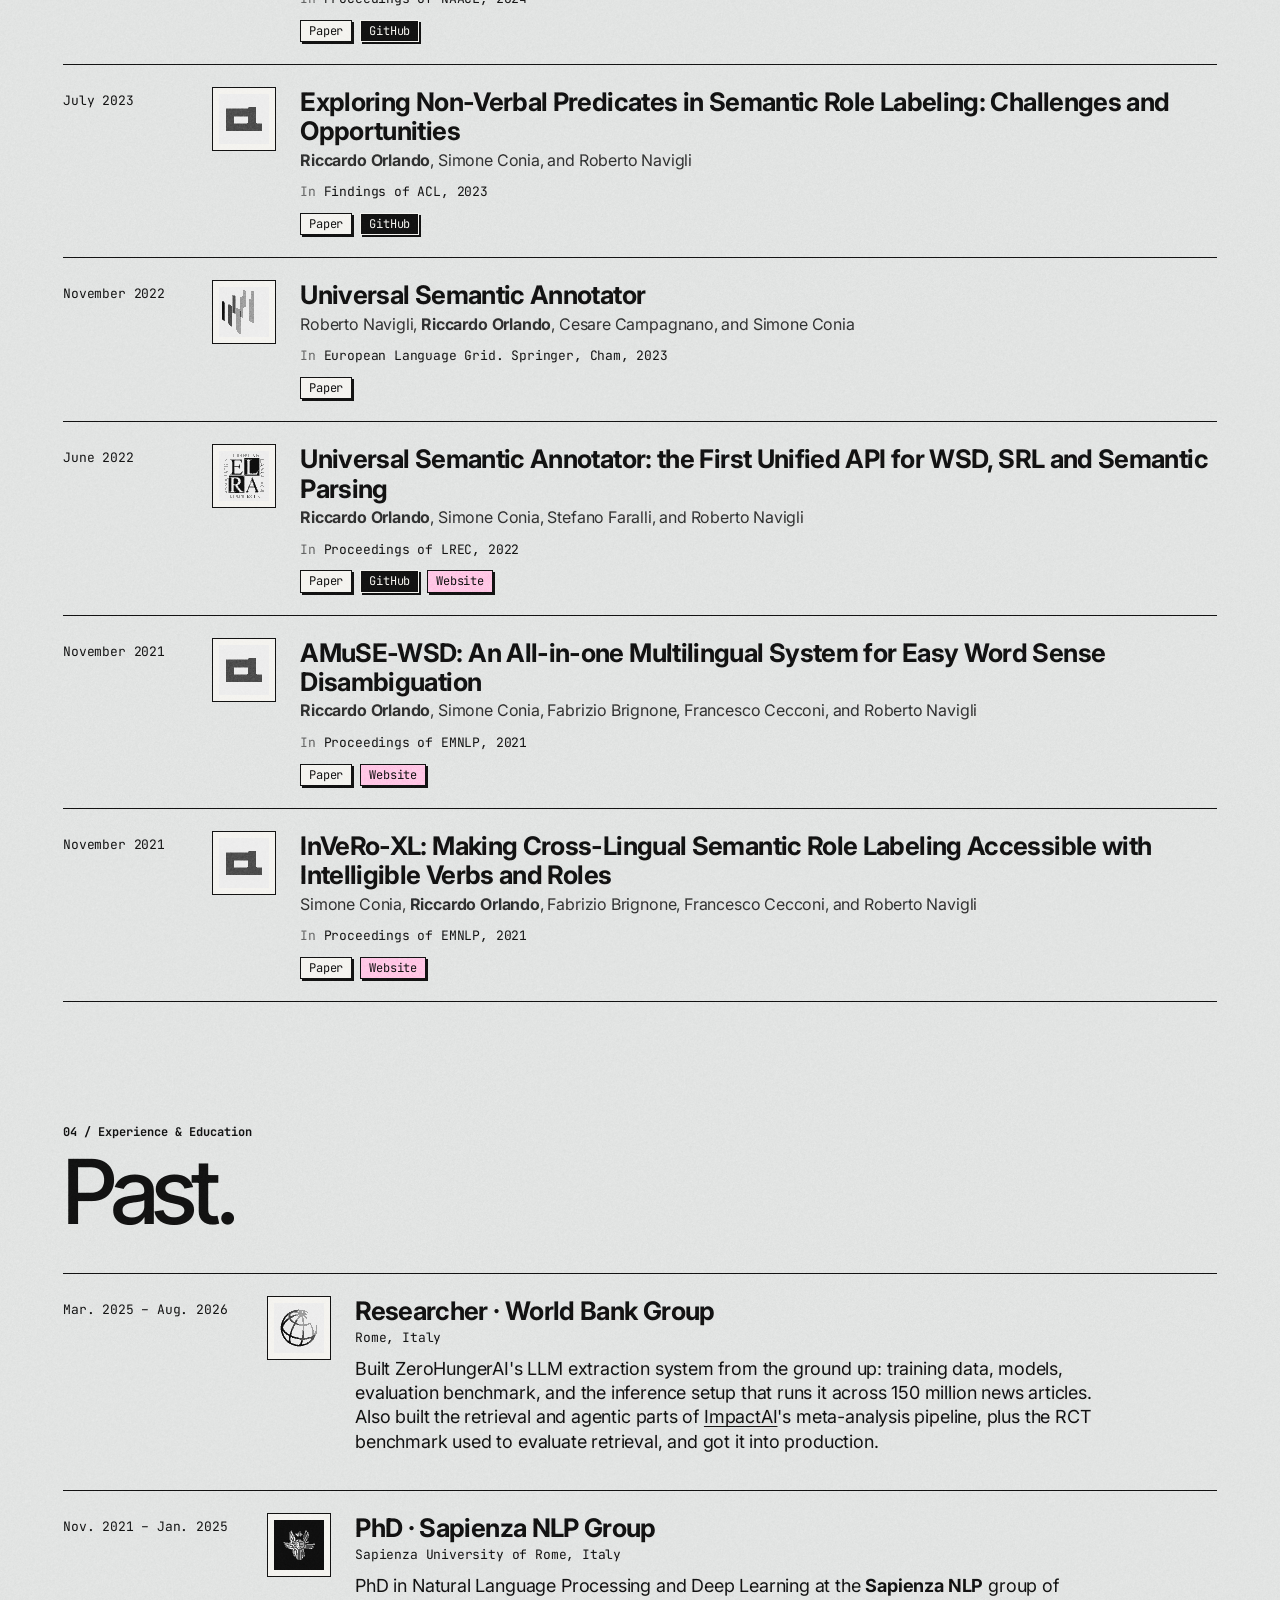
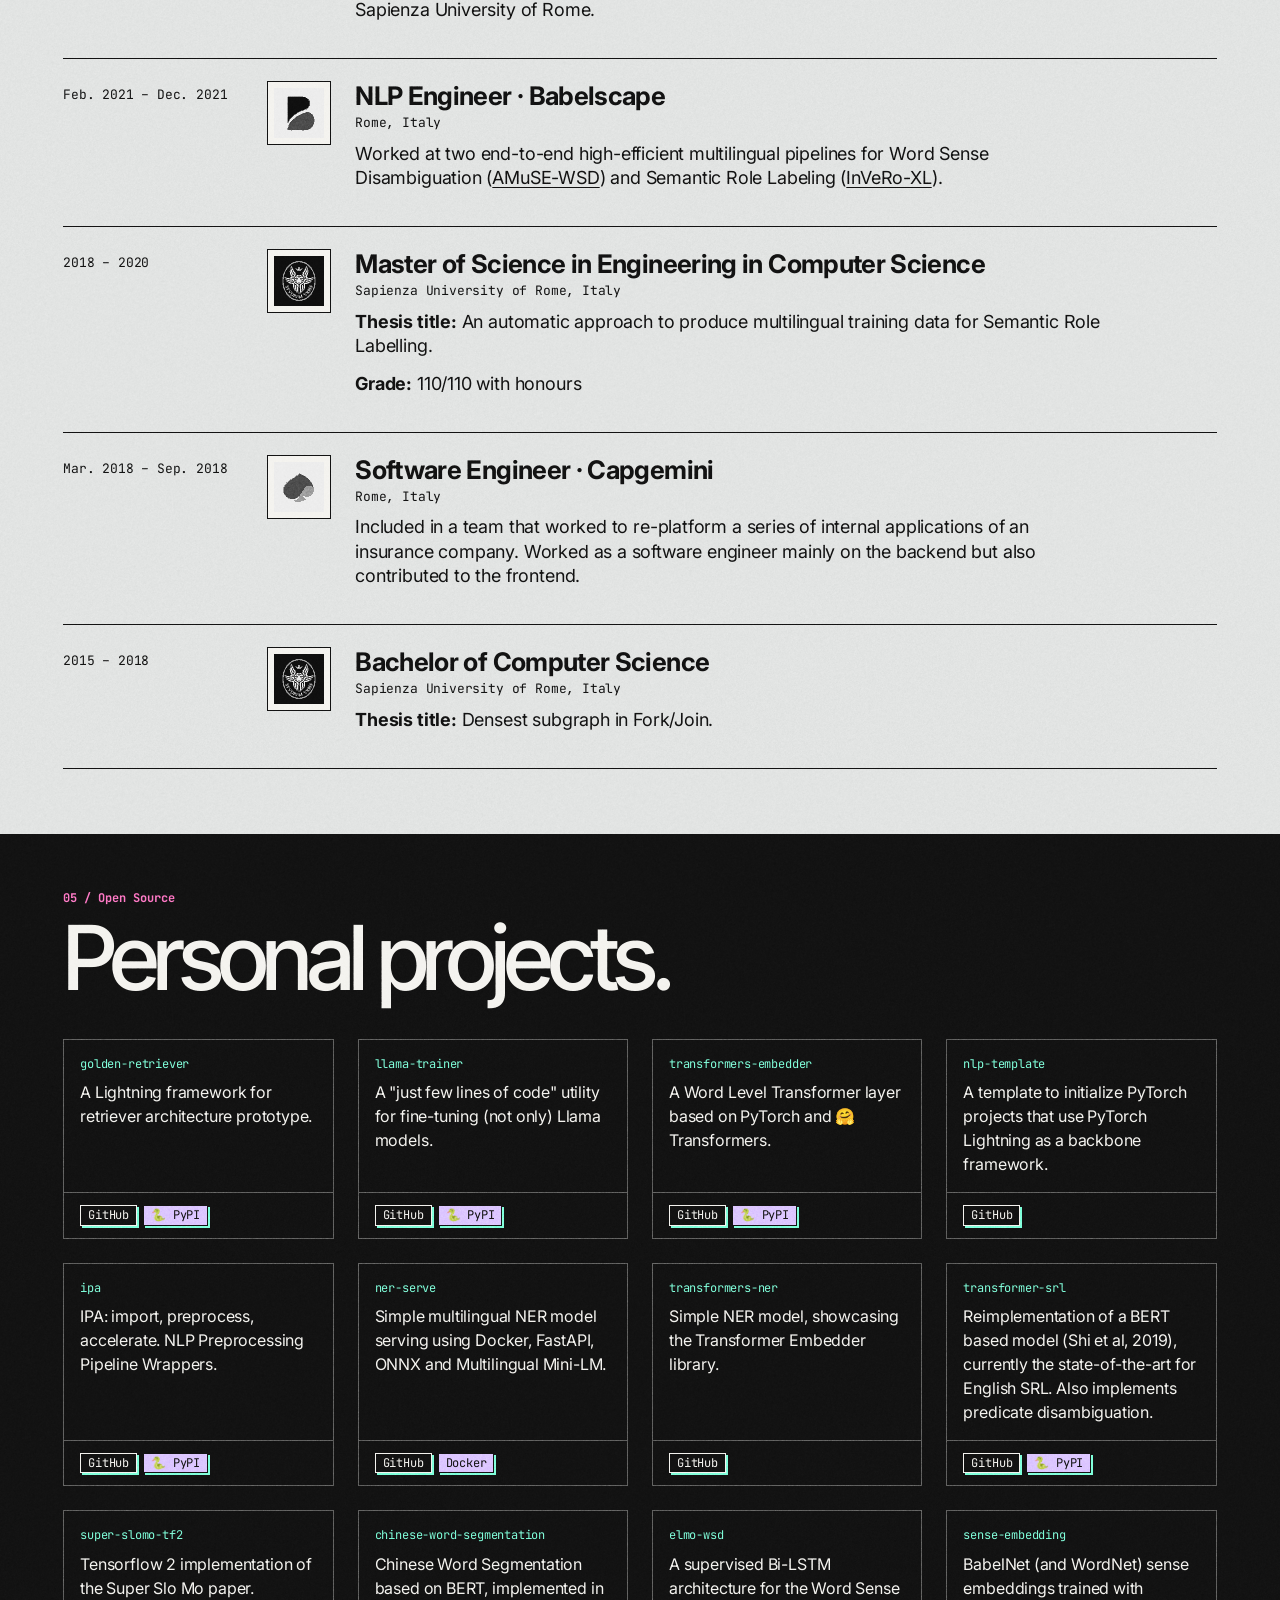
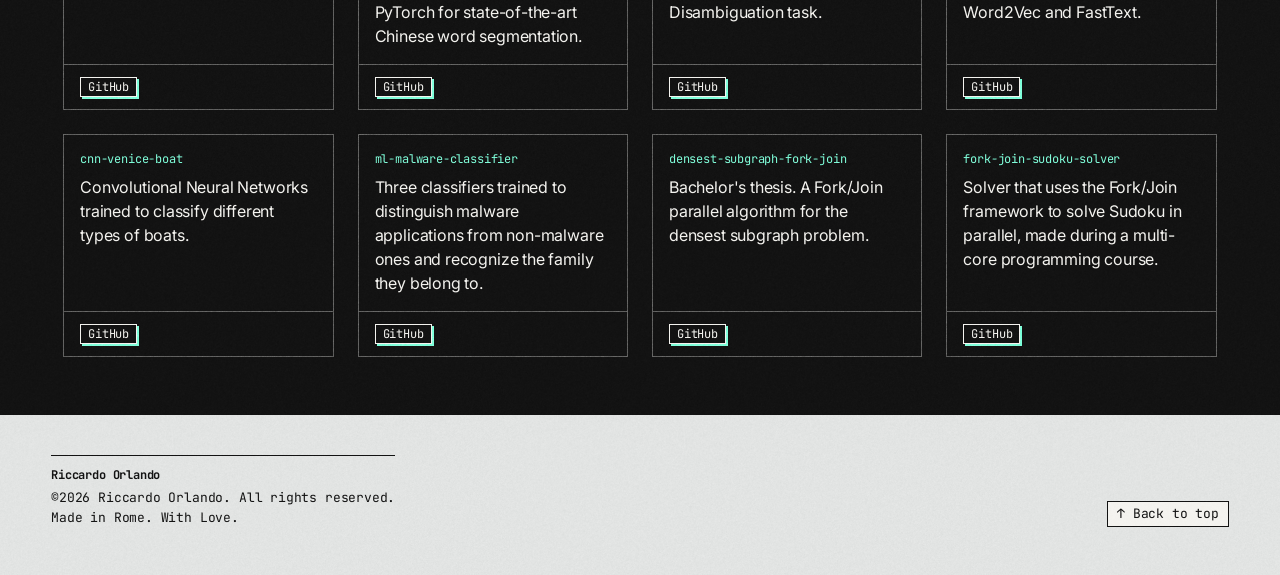
==== commit 7ae9e48f: "News: inline org logos in the new-position headlines" ====
--- a/v2.html
+++ b/v2.html
@@ -132,7 +132,7 @@
       <div class="entry">
         <div class="date">September 2026</div>
         <div>
-          <h3>New Position at Principled Intelligence!</h3>
+          <h3>New Position at <img class="inline-logo" src="assets/img/pi.svg" alt="">Principled Intelligence!</h3>
           <div class="place">Rome, Italy</div>
           <p class="text">Started a new position as <strong>Senior AI Engineer</strong> at Principled Intelligence.</p>
         </div>
@@ -141,7 +141,7 @@
       <div class="entry">
         <div class="date">March 2025</div>
         <div>
-          <h3>New Position at DIME AI!</h3>
+          <h3>New Position at <img class="inline-logo" src="assets/img/wb.png" alt="">DIME AI!</h3>
           <div class="place">World Bank Group, Rome, Italy</div>
           <p class="text">Started a new position as <strong>AI Researcher</strong> at DIME AI.</p>
         </div>
--- a/v2.css
+++ b/v2.css
@@ -365,6 +365,20 @@
   transition: filter 0.3s;
 }
 .entry:hover .logo img { filter: none; }
+/* org logo inside a headline: a text-height version of the logo tile */
+.inline-logo {
+  display: inline-block;
+  width: 0.95em;
+  height: 0.95em;
+  padding: 0.12em;
+  margin-right: 0.18em;
+  vertical-align: -0.12em;
+  background: var(--panel);
+  object-fit: contain;
+  filter: url(#crunch);
+  transition: filter 0.3s;
+}
+.entry:hover .inline-logo { filter: none; }
 /* two-tone marks invert instead of revealing colour */
 .entry .logo.invert { transition: background-color 0.2s ease; }
 .entry:hover .logo.invert { background: var(--ink); }
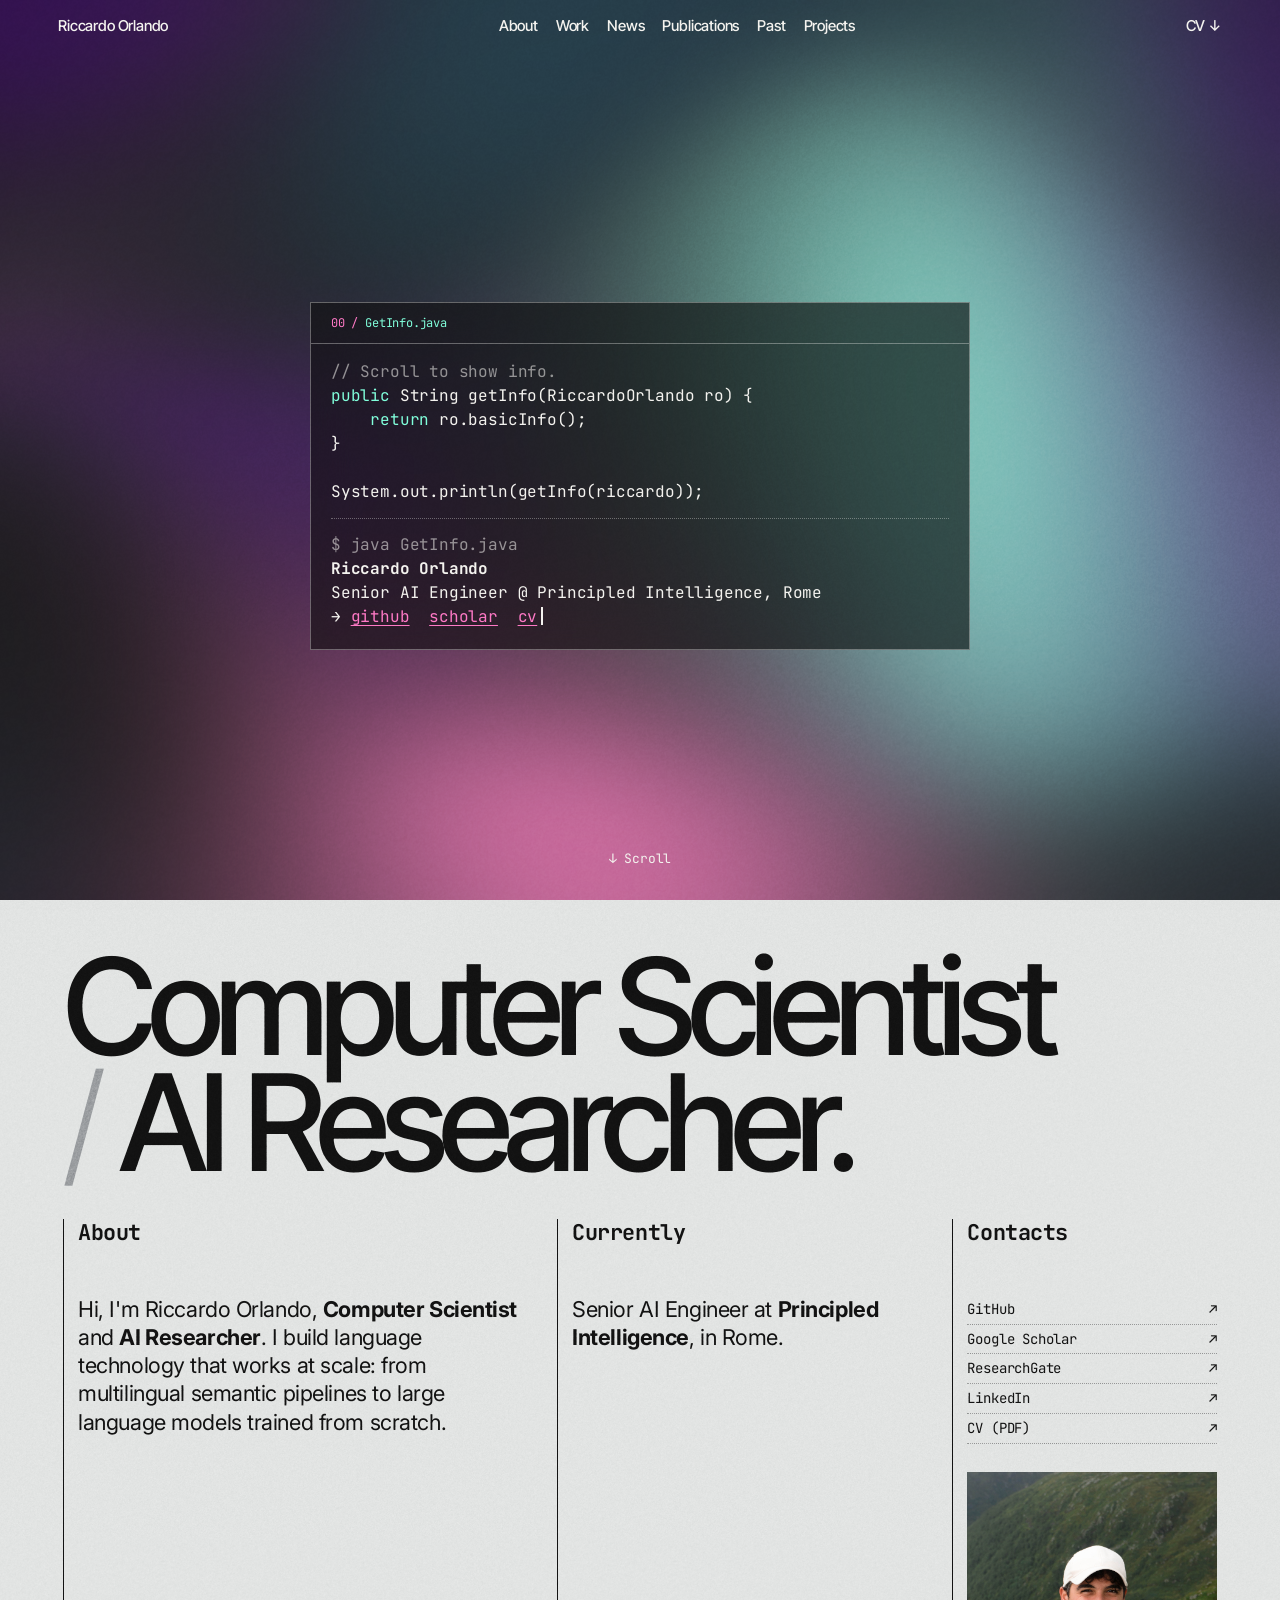
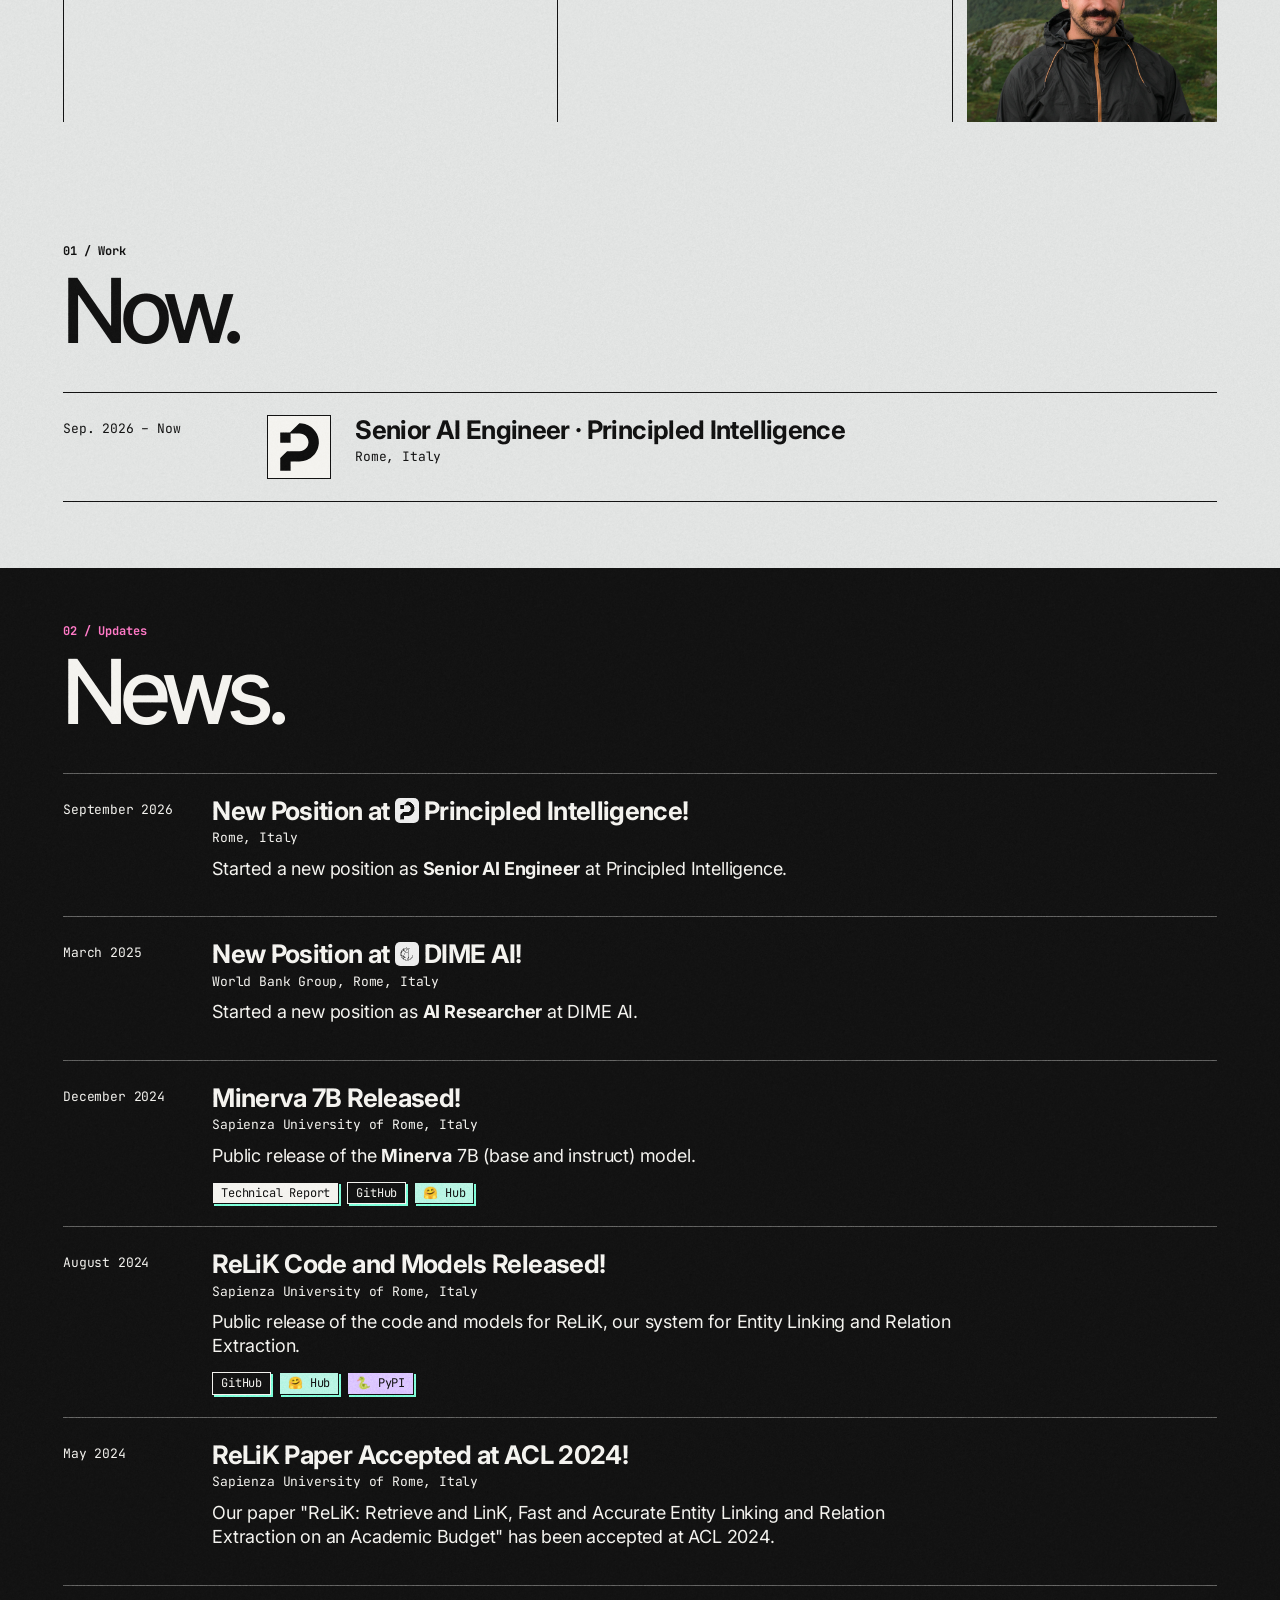
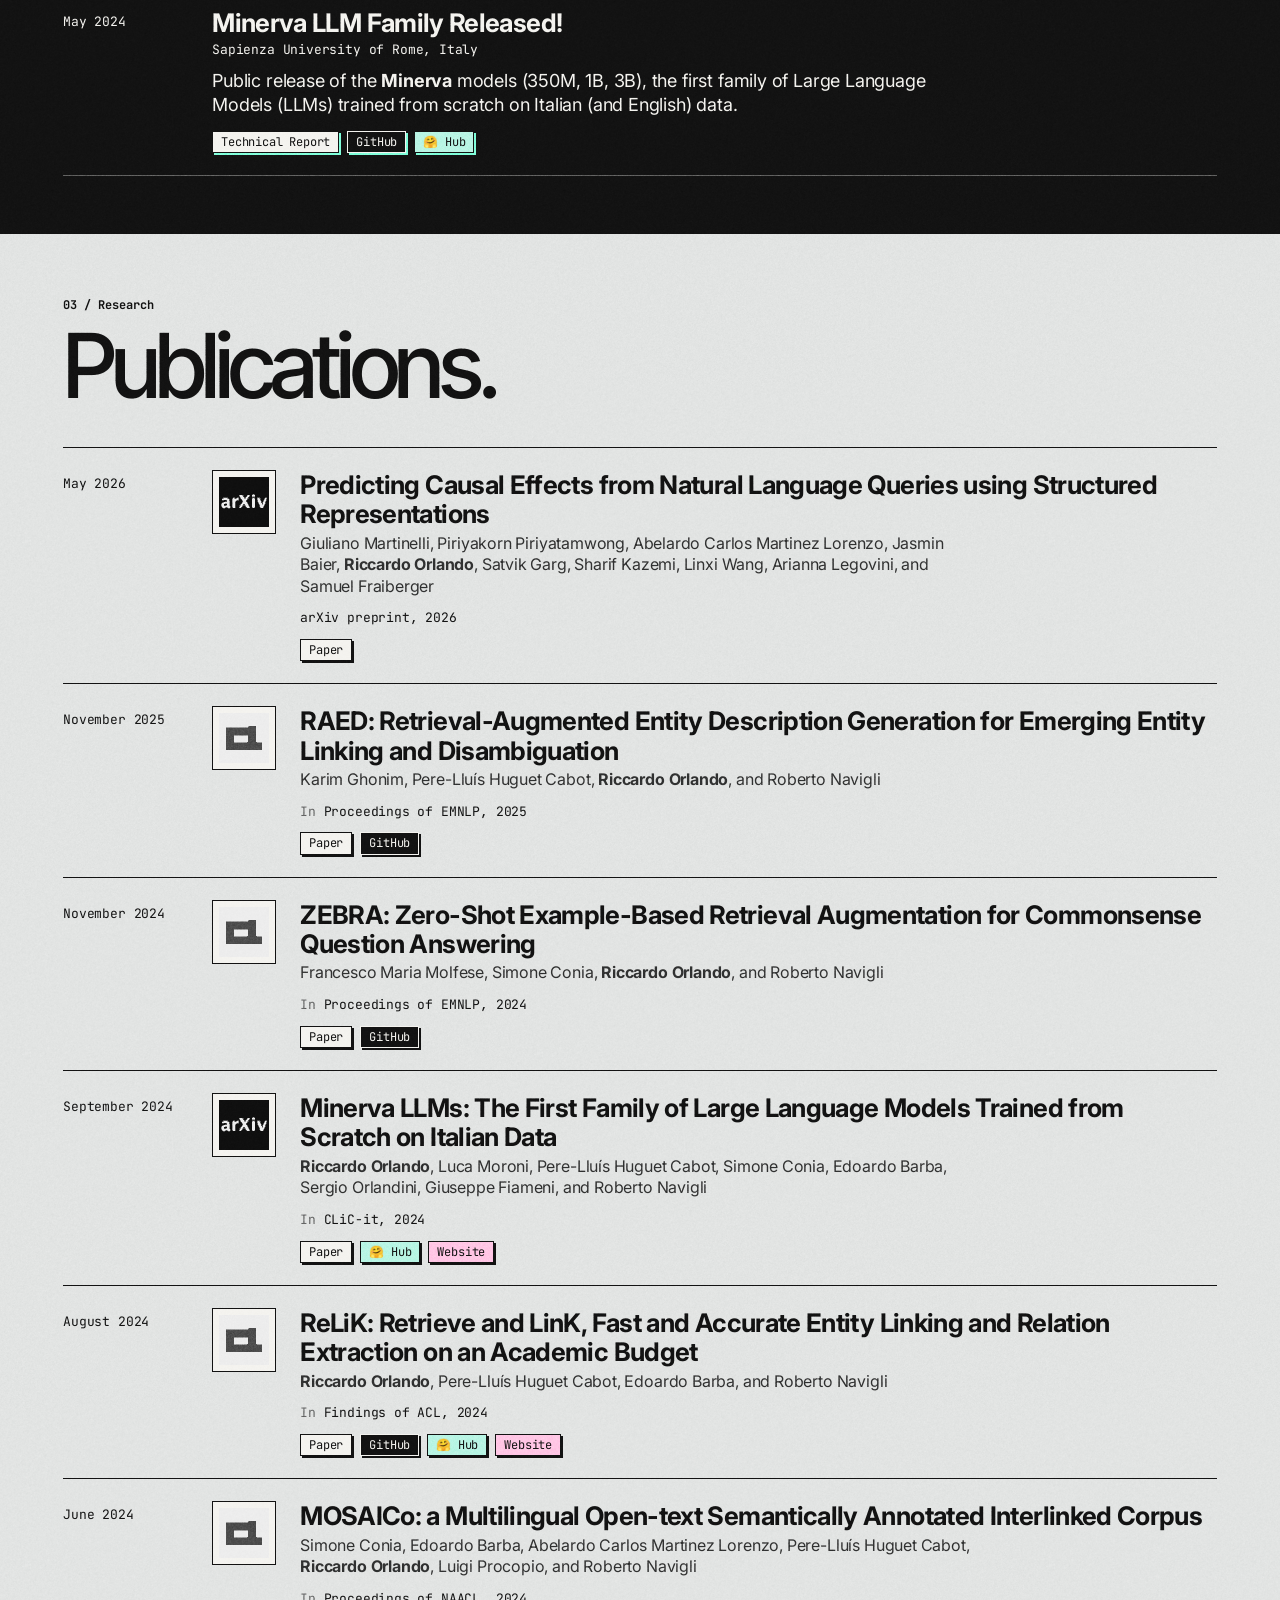
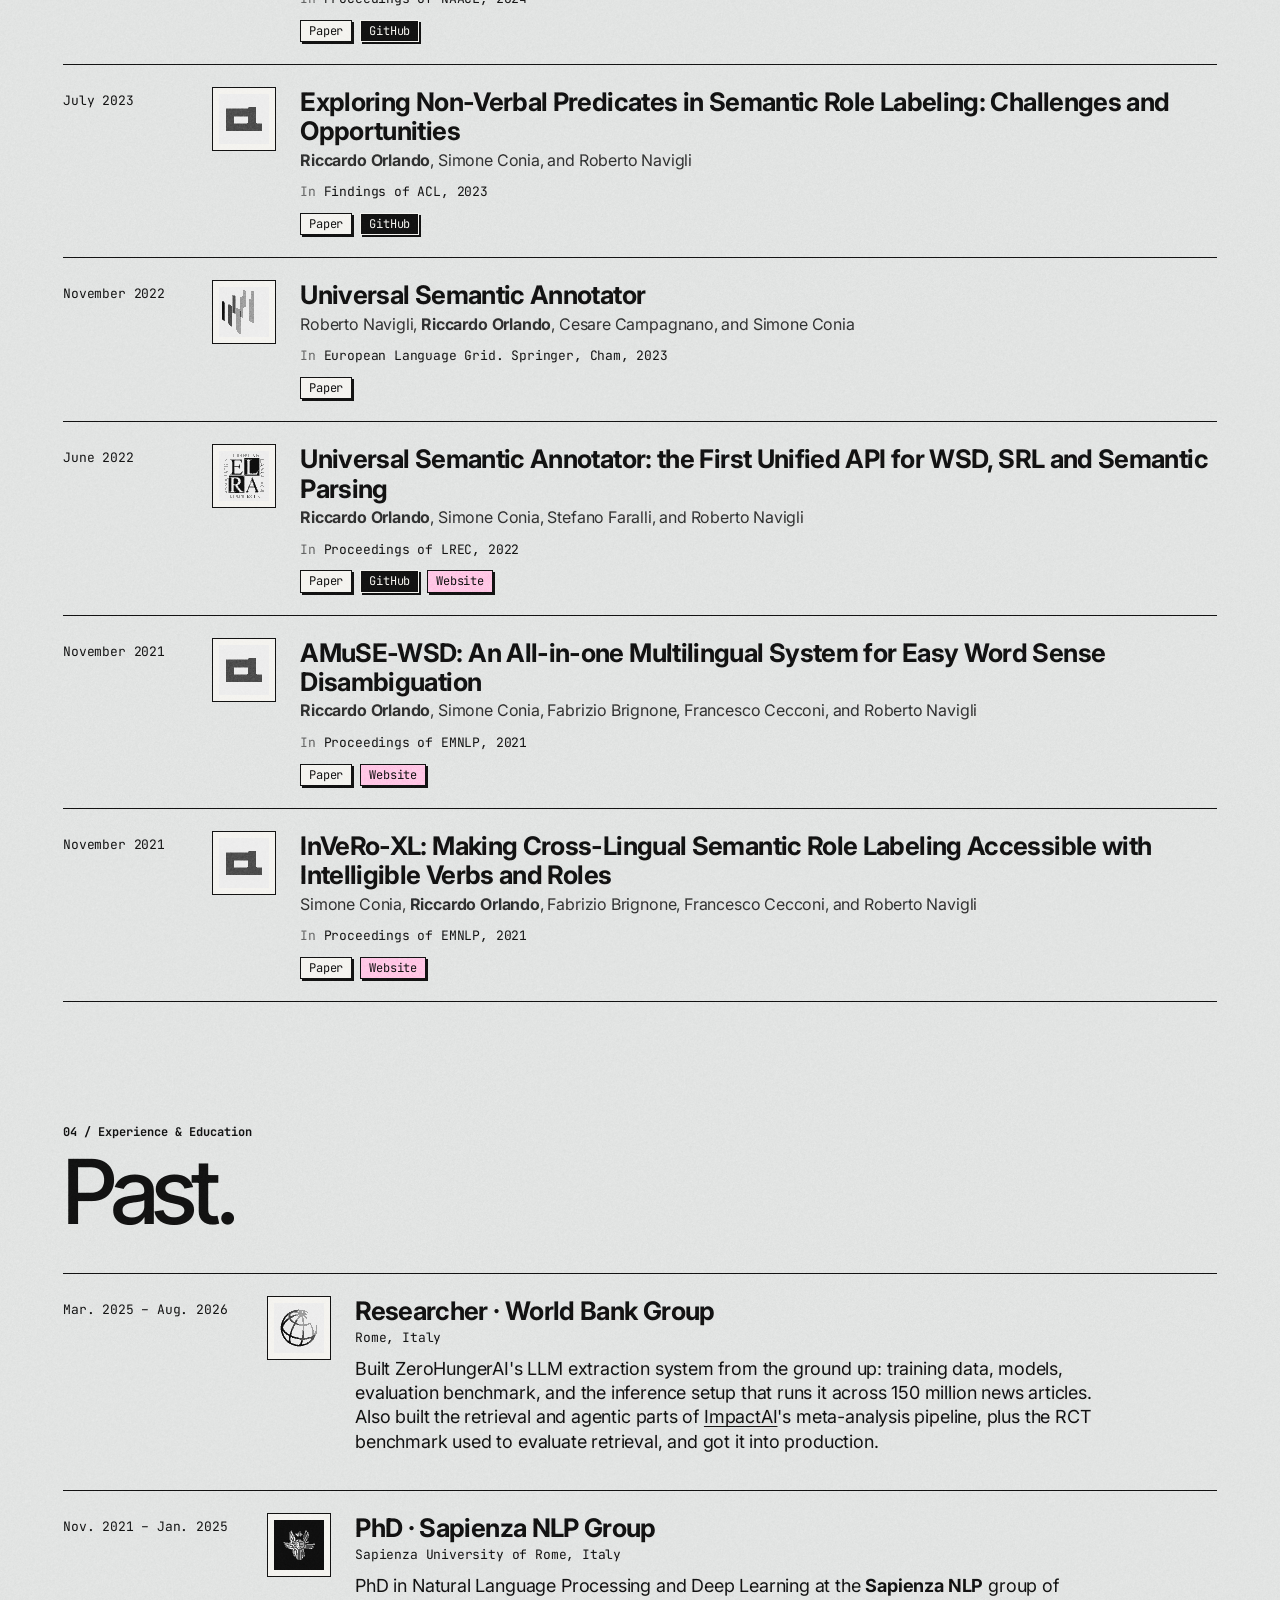
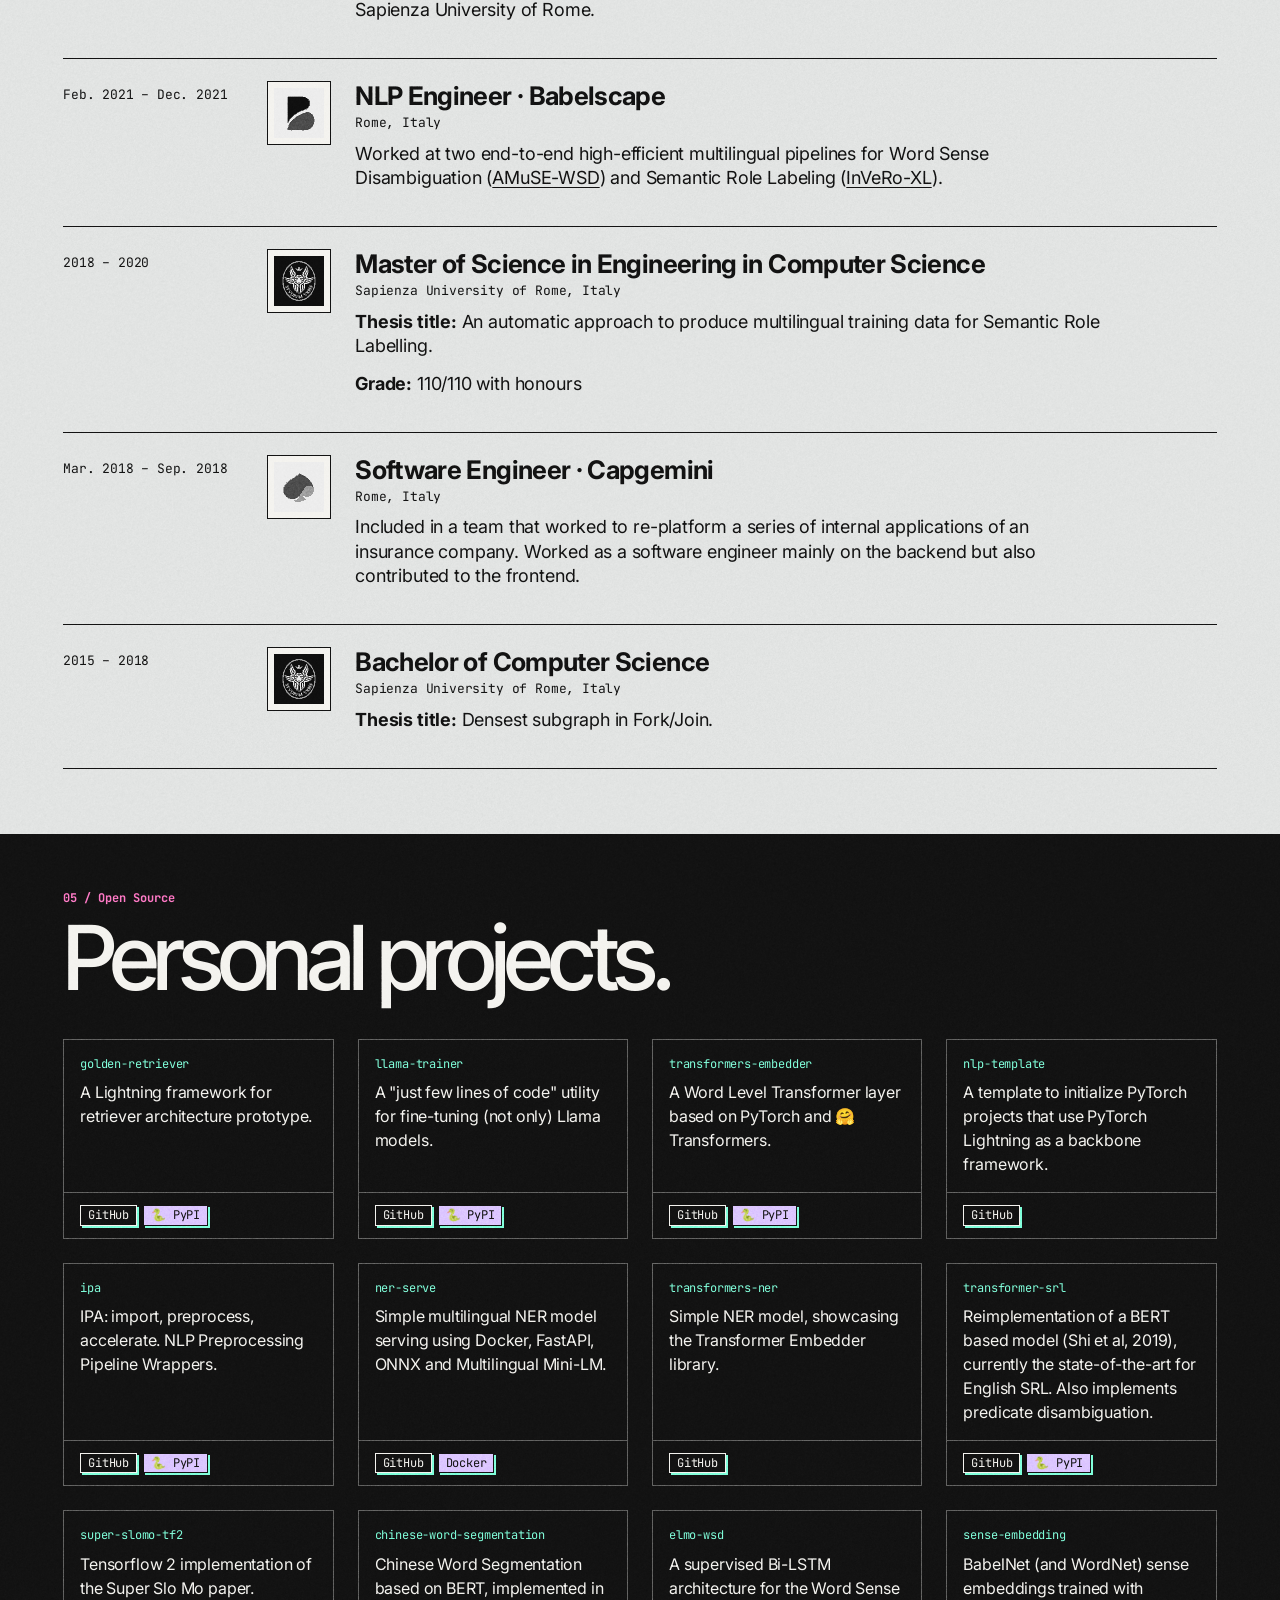
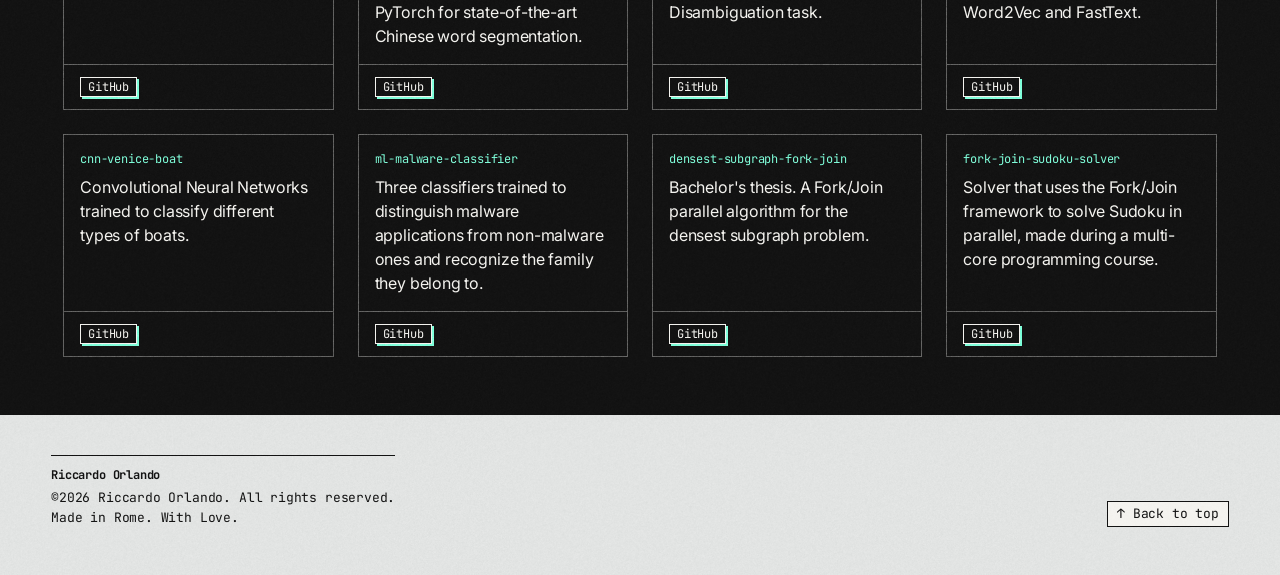
==== commit 8a1ac8a6: "Hero window: hairline card edges, 00 section label, dotted output rule, fits on mobile Square corner" ====
--- a/v2.html
+++ b/v2.html
@@ -58,14 +58,14 @@
       <canvas id="film-canvas" aria-hidden="true"></canvas>
 
       <div class="win term">
-        <div class="win-bar"><span id="term-title">get_info.py 1.1</span></div>
+        <div class="win-bar"><span id="term-title">get_info.py</span></div>
         <div class="win-body">
-<pre class="code" data-title="get_info.py 1.1" data-run="python get_info.py"><span class="cm"># Scroll to show info.</span>
+<pre class="code" data-title="get_info.py" data-run="python get_info.py"><span class="cm"># Scroll to show info.</span>
 <span class="kw">def</span> get_info(ro: RiccardoOrlando) -> str:
     <span class="kw">return</span> ro.basic_info()<span class="cursor"></span><span class="ghost" hidden>
 
 print(get_info(riccardo))</span></pre>
-<pre class="code" data-title="GetInfo.java 1.1" data-run="java GetInfo.java" hidden><span class="cm">// Scroll to show info.</span>
+<pre class="code" data-title="GetInfo.java" data-run="java GetInfo.java" hidden><span class="cm">// Scroll to show info.</span>
 <span class="kw">public</span> String getInfo(RiccardoOrlando ro) {
     <span class="kw">return</span> ro.basicInfo();
 }<span class="cursor"></span><span class="ghost" hidden>
--- a/v2.css
+++ b/v2.css
@@ -196,8 +196,9 @@
   will-change: transform;
 }
 
-/* hero window: dark glass editor */
+/* hero window: dark glass with the projects cards' hairline edges */
 .hero .win.term {
+  --rule: rgba(244, 243, 239, 0.35);
   position: relative;
   z-index: 1;
   width: min(660px, 100%);
@@ -205,24 +206,23 @@
   -webkit-backdrop-filter: blur(24px) saturate(1.25);
   backdrop-filter: blur(24px) saturate(1.25);
   color: var(--panel);
-  border: 1px solid rgba(255, 255, 255, 0.16);
-  border-radius: 8px;
+  border: 1px solid var(--rule);
   overflow: hidden;
-  box-shadow: 0 30px 80px -20px rgba(18, 18, 18, 0.45);
 }
 .hero .win.term .win-bar {
   position: relative;
-  justify-content: center;
-  background: rgba(255, 255, 255, 0.05);
-  color: rgba(244, 243, 239, 0.6);
-  padding: 11px 14px;
-  border-bottom: 1px solid rgba(255, 255, 255, 0.08);
-}
+  background: none;
+  color: var(--v1-mint);
+  padding: 14px 20px;
+  border-bottom: 1px solid var(--rule);
+}
+/* the hero is section 00 of the numbered section labels */
+#term-title::before { content: "00 / "; color: var(--v1-pink); }
 .hero .win.term .win-body { padding: 16px 20px 20px; overflow: hidden; }
 .hero .term .cursor { background: var(--panel); }
 .hero .code { font-size: clamp(13px, 1.55vw, 16px); }
 .hero .code .kw { color: var(--v1-mint); font-weight: 400; }
-.hero .code.out { border-top-color: rgba(255, 255, 255, 0.08); }
+.hero .code.out { border-top: 1px dotted var(--rule); }
 .hero .code.out a { color: var(--v1-pink); }
 .code .ghost { opacity: 0.5; font-style: italic; transition: opacity 0.3s; animation: fade-in 0.3s ease-out 0.2s backwards; }
 .code .ghost.accepted { opacity: 1; font-style: normal; }
@@ -374,6 +374,7 @@
   margin-right: 0.18em;
   vertical-align: -0.12em;
   background: var(--panel);
+  border-radius: 0.2em;
   object-fit: contain;
   filter: url(#crunch);
   transition: filter 0.3s;
@@ -501,6 +502,10 @@
   .nav ul::-webkit-scrollbar { display: none; }
   .nav ul li { flex: none; }
   .hero { min-height: 88svh; }
+  /* the longest code line fits at 12px; the printed output wraps */
+  .hero .win.term .win-bar, .hero .win.term .win-body { padding-inline: 14px; }
+  .hero .code { font-size: 12px; }
+  .hero .code.out { white-space: pre-wrap; }
   .cols { gap: 24px; }
   .span-5, .span-4, .span-3 { grid-column: span 12; }
   .entry, .entry.has-logo { grid-template-columns: 1fr; gap: 6px; }
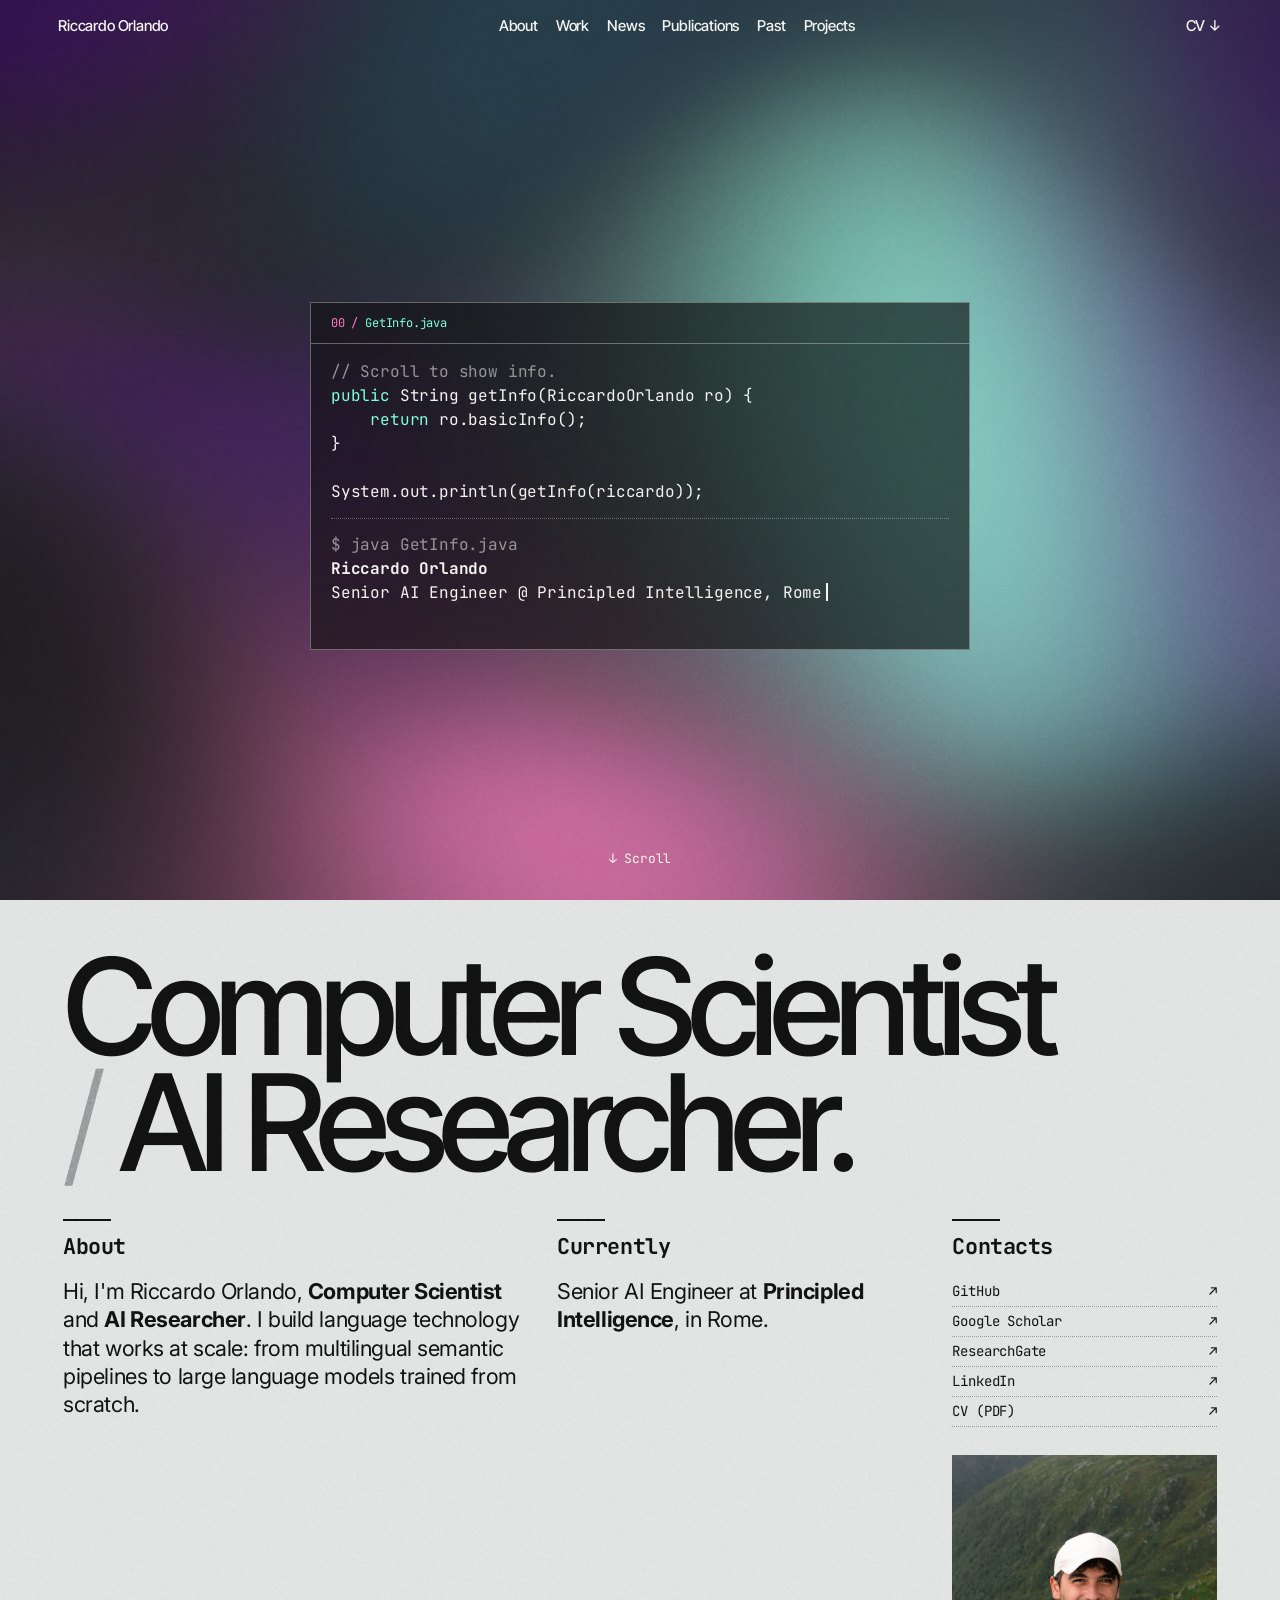
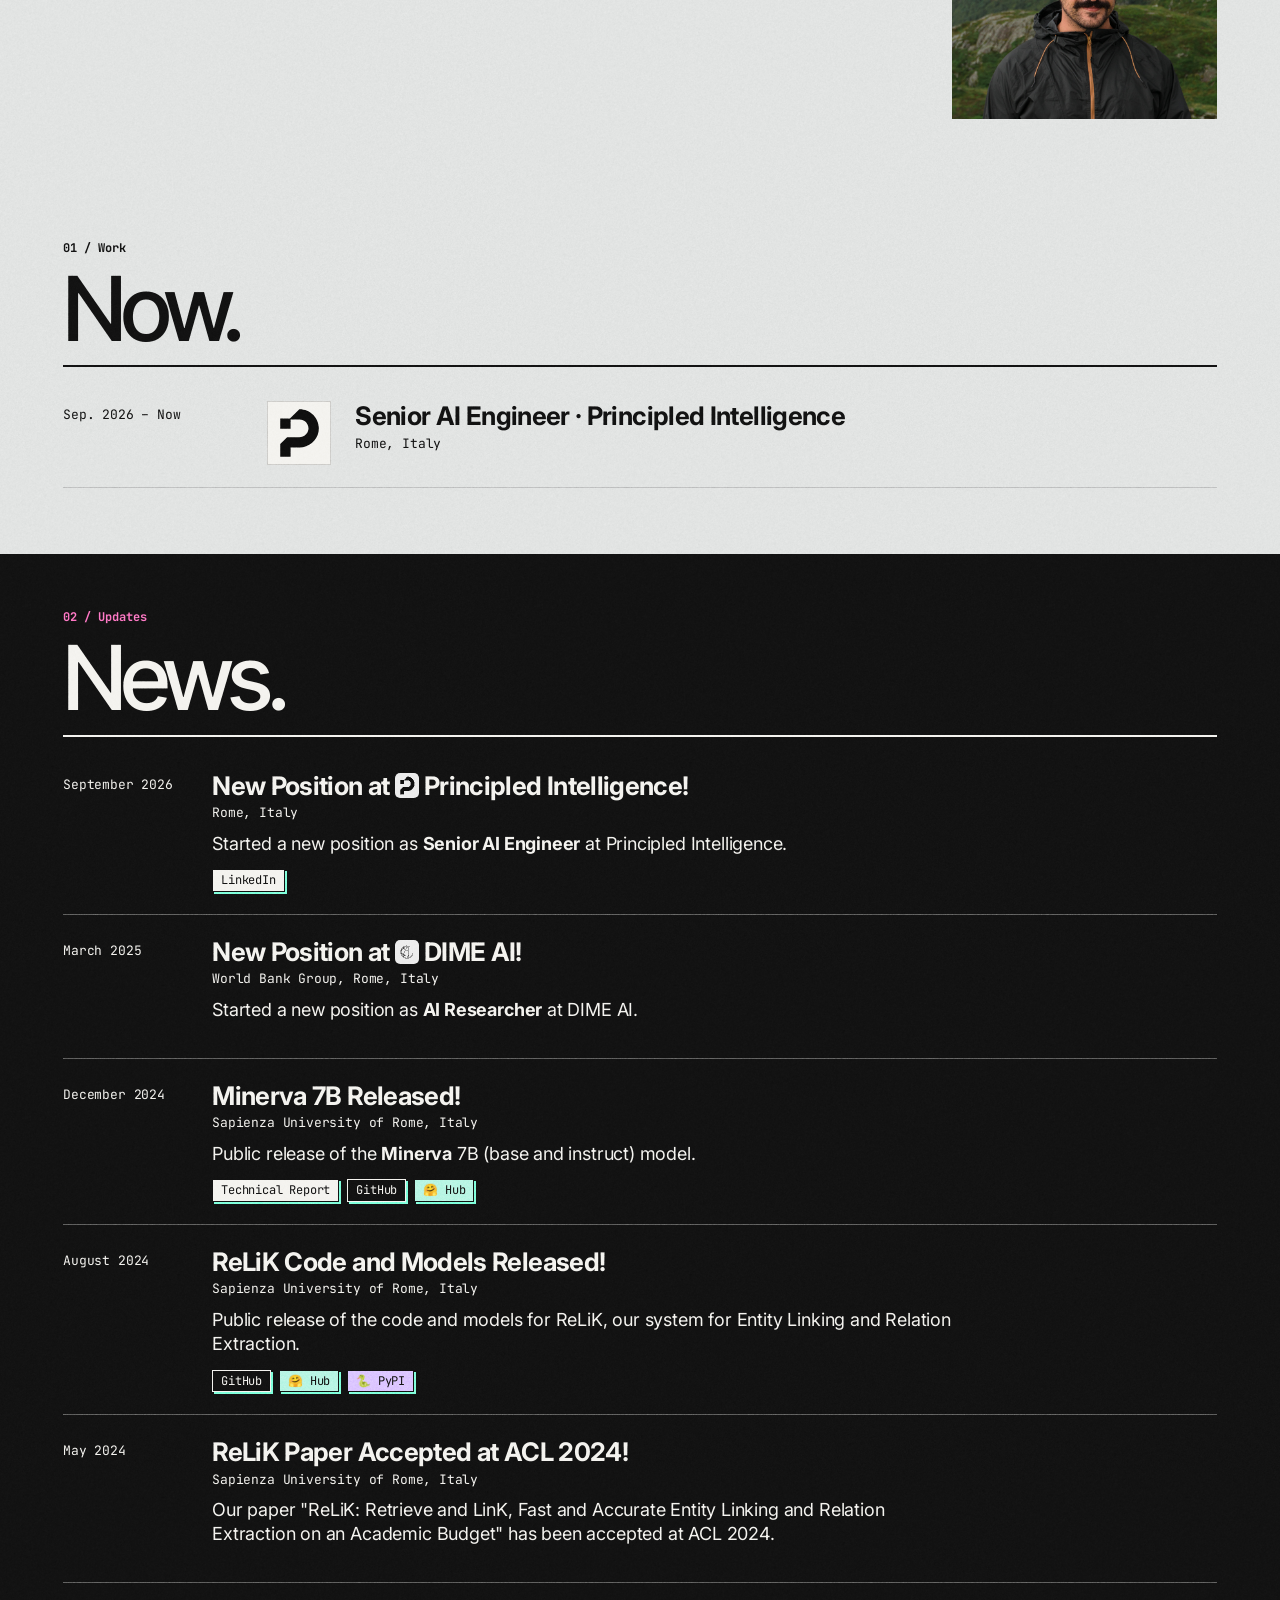
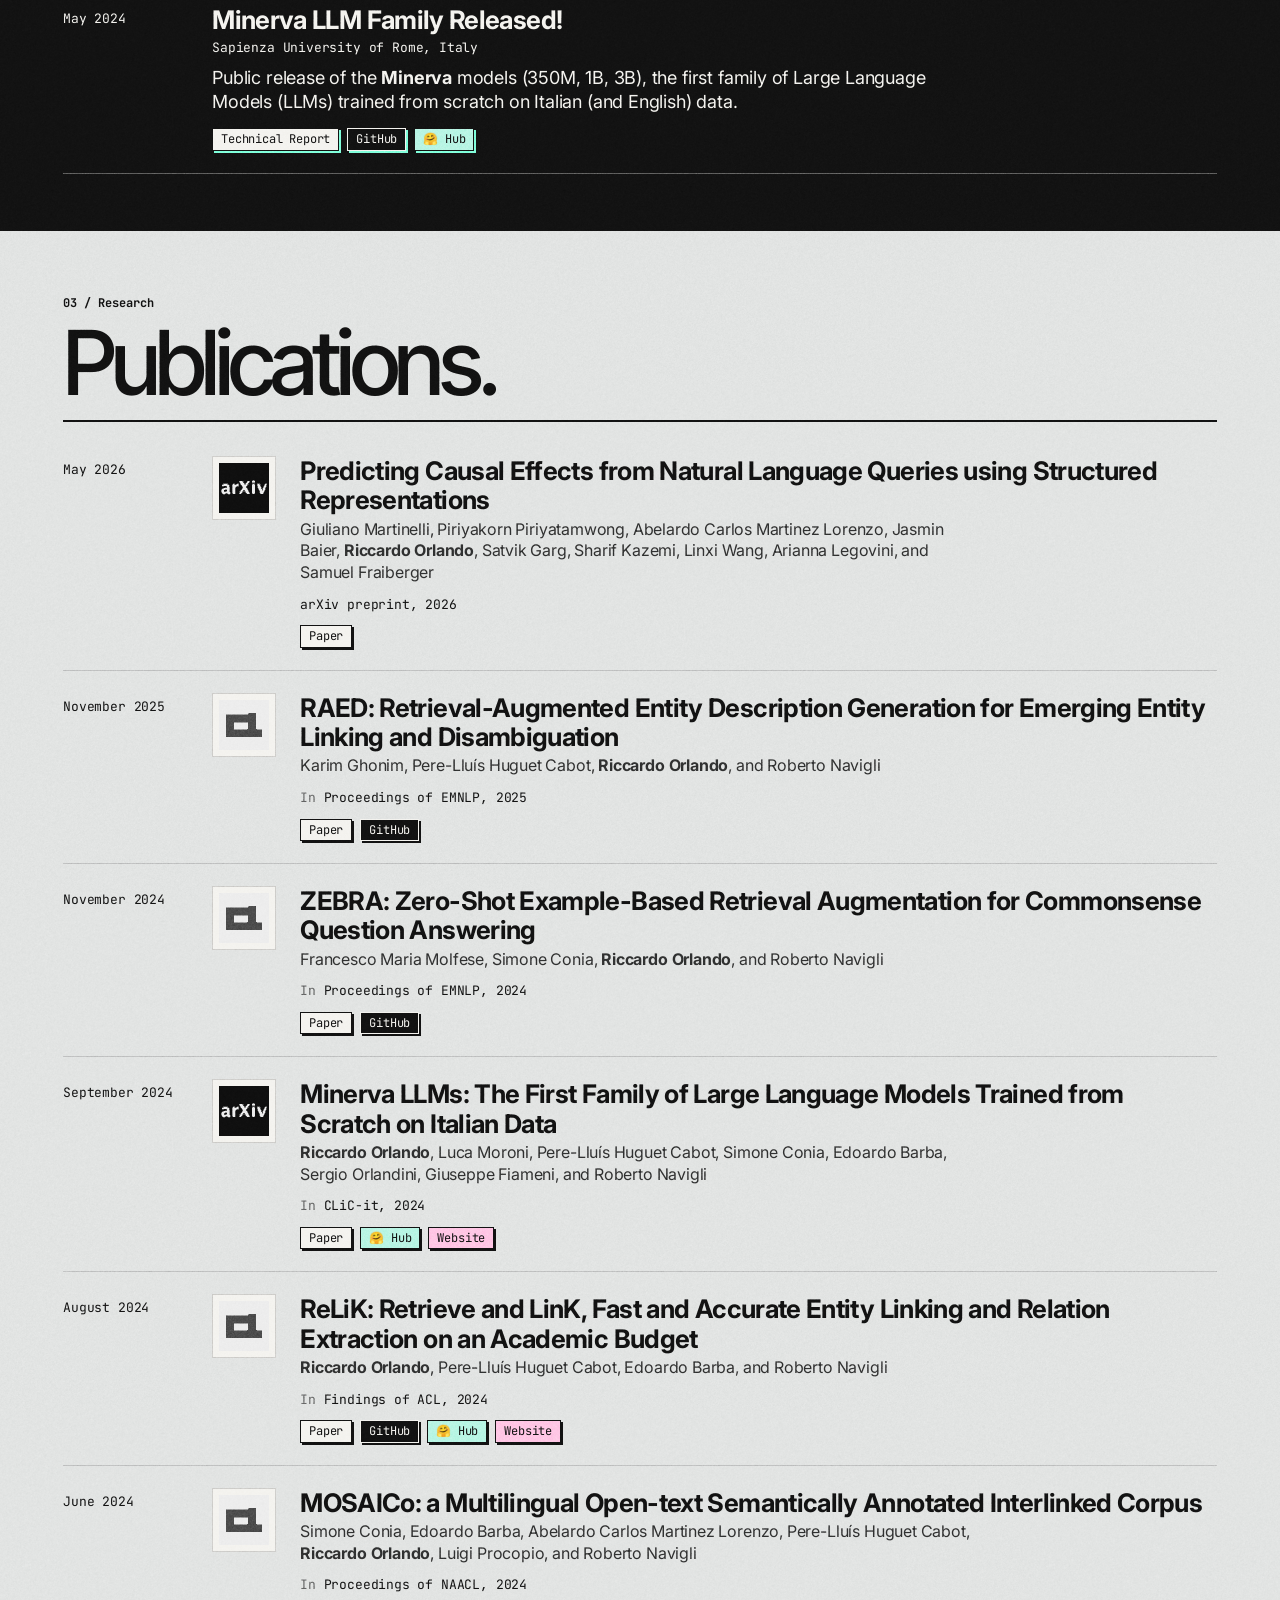
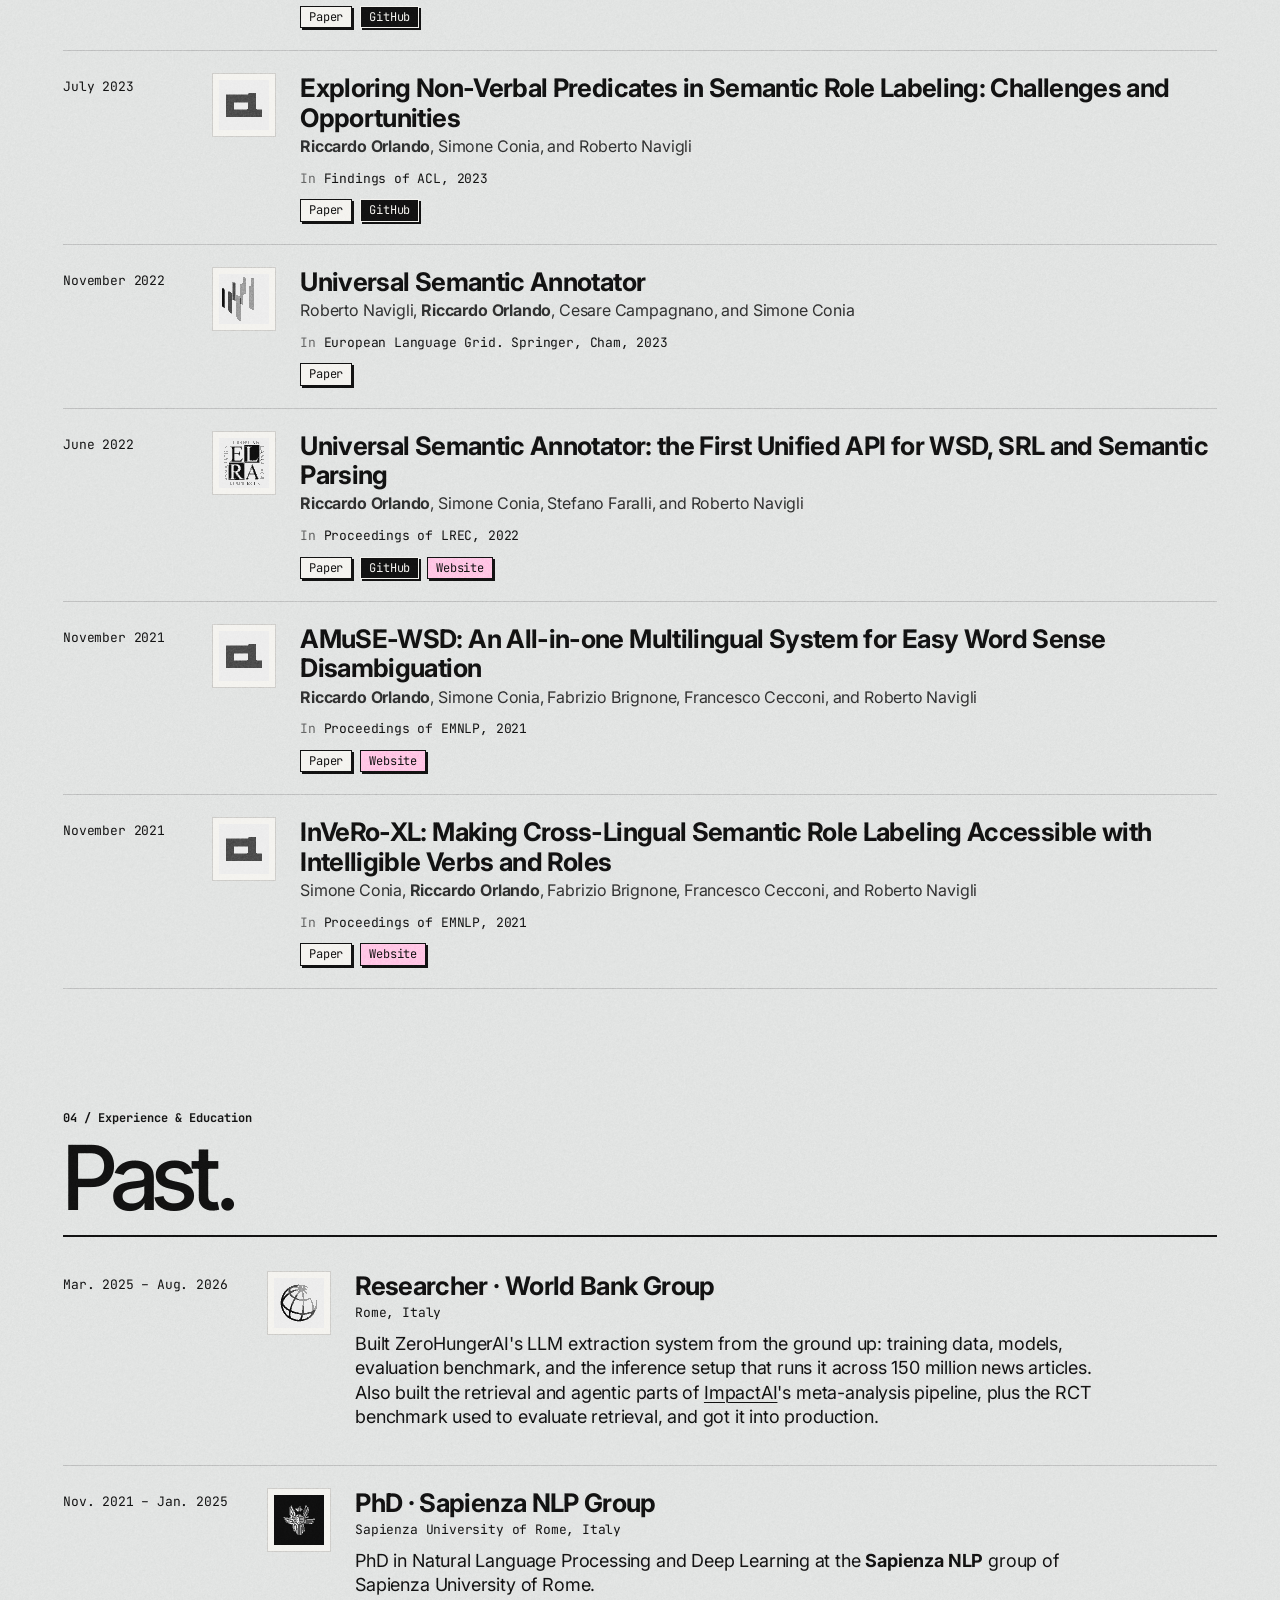
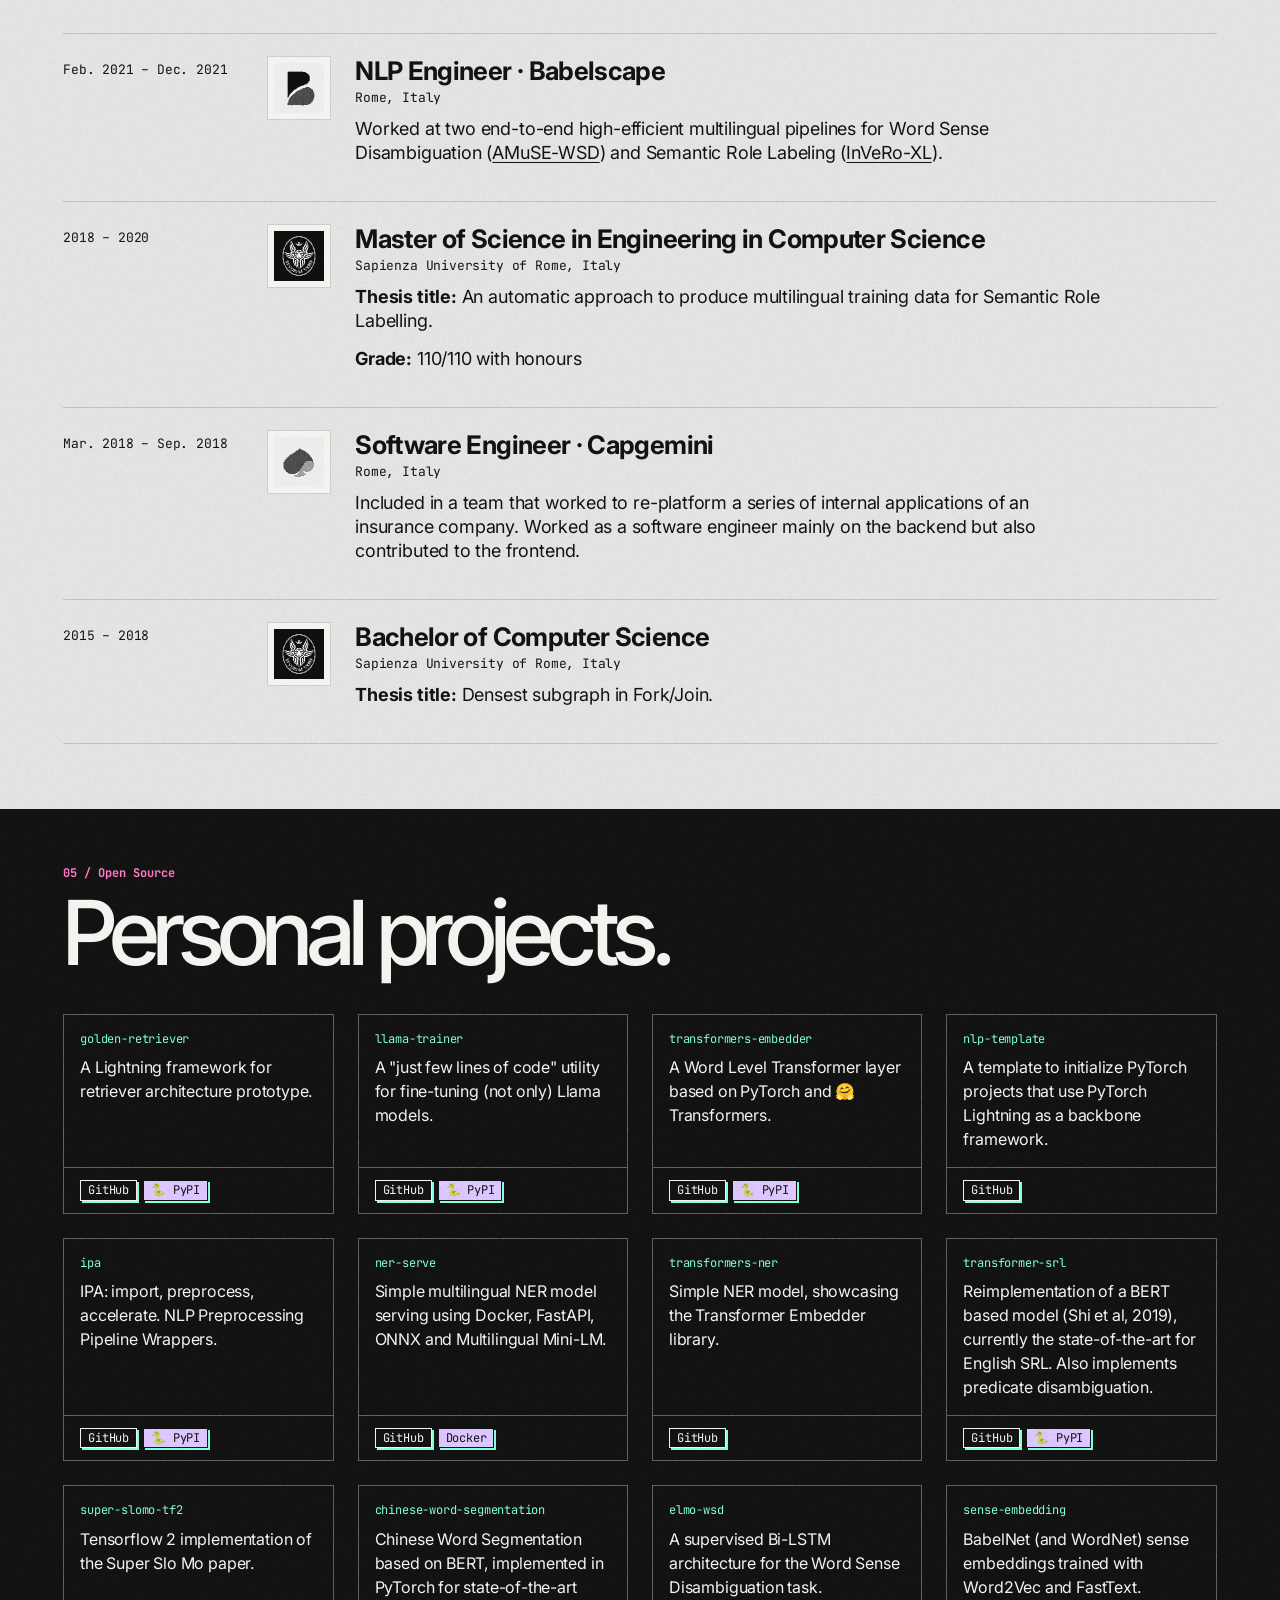
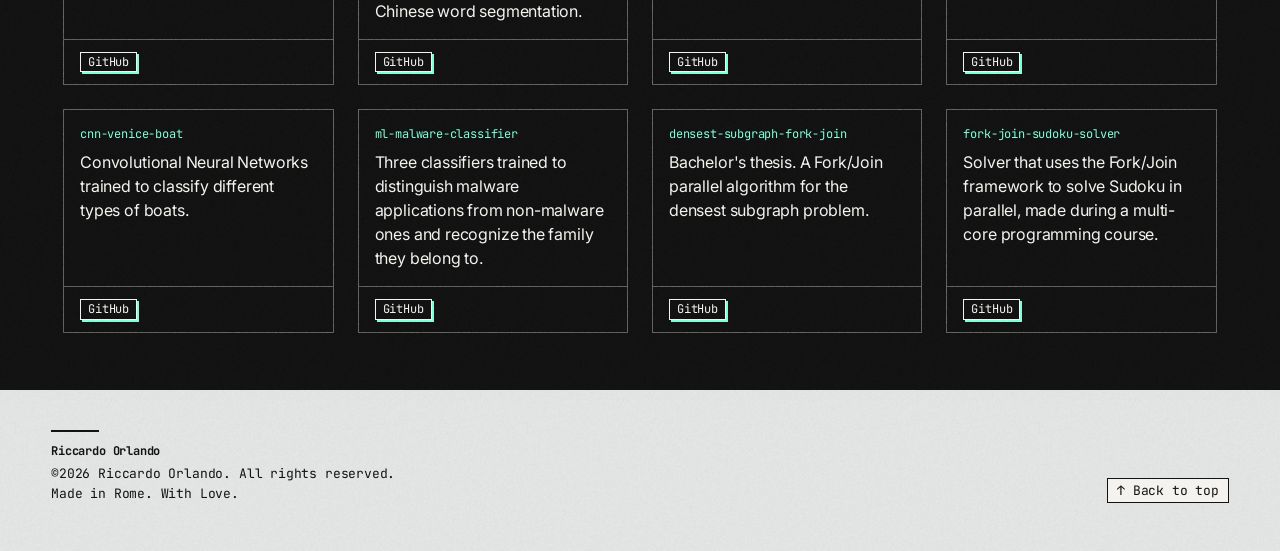
==== commit 636f6204: "News: LinkedIn announcement for the Principled Intelligence position" ====
--- a/v2.html
+++ b/v2.html
@@ -135,6 +135,9 @@
           <h3>New Position at <img class="inline-logo" src="assets/img/pi.svg" alt="">Principled Intelligence!</h3>
           <div class="place">Rome, Italy</div>
           <p class="text">Started a new position as <strong>Senior AI Engineer</strong> at Principled Intelligence.</p>
+          <div class="tags">
+            <a class="tag" data-kind="paper" href="https://www.linkedin.com/posts/principled-ai_riccardo-orlando-joins-principled-intelligence-activity-7513509144180473857-CUUi" target="_blank">LinkedIn</a>
+          </div>
         </div>
       </div>
 
--- a/v2.css
+++ b/v2.css
@@ -15,6 +15,8 @@
   --violet: #dcc6ff;
   --rose: #ffc6e5;
   --rule: rgba(18, 18, 18, 0.35);
+  /* separators between entries; full ink only marks where something starts */
+  --rule-soft: rgba(18, 18, 18, 0.16);
   --sans: "Inter", system-ui, -apple-system, "Helvetica Neue", Arial, sans-serif;
   --mono: "JetBrains Mono", "SF Mono", Menlo, Consolas, monospace;
   --display: "Inter Tight", "Helvetica Neue", Arial, sans-serif;
@@ -124,7 +126,7 @@
 .nav.solid {
   color: var(--ink);
   background: var(--bg);
-  box-shadow: 0 1px 0 var(--ink);
+  box-shadow: 0 1px 0 var(--rule-soft);
 }
 /* nav links are plain text; .box chrome stays for the footer button */
 .nav .box { background: none; border-color: transparent; padding-inline: 6px; }
@@ -294,10 +296,12 @@
   grid-template-columns: repeat(12, 1fr);
   gap: 32px;
 }
+/* a short ink tick opens each column */
 .col {
-  border-left: 1px solid var(--ink);
-  padding-left: 14px;
-}
+  background: linear-gradient(var(--ink), var(--ink)) 0 0 / 48px 2px no-repeat;
+  padding-top: 14px;
+}
+.col .eyebrow { margin-bottom: 0.75em; }
 .col p { font-size: clamp(18px, 1.7vw, 24px); letter-spacing: -0.02em; line-height: 1.3; }
 .col p strong { font-weight: 700; }
 .span-5 { grid-column: span 5; }
@@ -339,9 +343,12 @@
   grid-template-columns: var(--date-col) 1fr;
   gap: 24px;
   padding: 22px 0;
-  border-top: 1px solid var(--ink);
-}
-.entry:last-child { border-bottom: 1px solid var(--ink); }
+  border-top: 1px solid var(--rule-soft);
+}
+.entry:last-child { border-bottom: 1px solid var(--rule-soft); }
+/* the section heading sits on a full ink rule that opens the list */
+.h2:has(+ .entry) { margin-bottom: 0; padding-bottom: 0.18em; }
+.h2 + .entry { border-top: 2px solid var(--ink); padding-top: 34px; }
 .entry.has-logo { grid-template-columns: var(--date-col) 64px 1fr; }
 /* date ranges need room; single dates do not */
 #now .entry, #past .entry { --date-col: 180px; }
@@ -350,7 +357,7 @@
   width: 64px;
   height: 64px;
   background: var(--panel);
-  border: 1px solid var(--ink);
+  border: 1px solid var(--rule-soft);
   display: flex;
   align-items: center;
   justify-content: center;
@@ -440,6 +447,7 @@
 .section.ink .h2 small { color: var(--v1-pink); }
 .section.ink .entry,
 .section.ink .entry:last-child { border-color: var(--rule); }
+.section.ink .h2 + .entry { border-top-color: var(--panel); }
 /* chips keep their own inverted hover */
 .section.ink a:not(.tag, .card-foot a):hover { color: var(--v1-mint); }
 /* ink chips would pop an ink shadow onto the ink band: pop mint instead */
@@ -479,7 +487,7 @@
   padding-block: 32px 48px;
   flex-wrap: wrap;
 }
-.foot-note { min-width: 260px; border-top: 1px solid var(--ink); padding-top: 10px; font-family: var(--mono); font-size: 13px; line-height: 1.5; }
+.foot-note { min-width: 260px; background: linear-gradient(var(--ink), var(--ink)) 0 0 / 48px 2px no-repeat; padding-top: 12px; font-family: var(--mono); font-size: 13px; line-height: 1.5; }
 .foot-note strong { display: block; font-size: 12px; margin-bottom: 4px; }
 .foot-note p { margin: 0; }
 .footer .box { font-size: 13px; } /* same size as the hero's scroll cue */
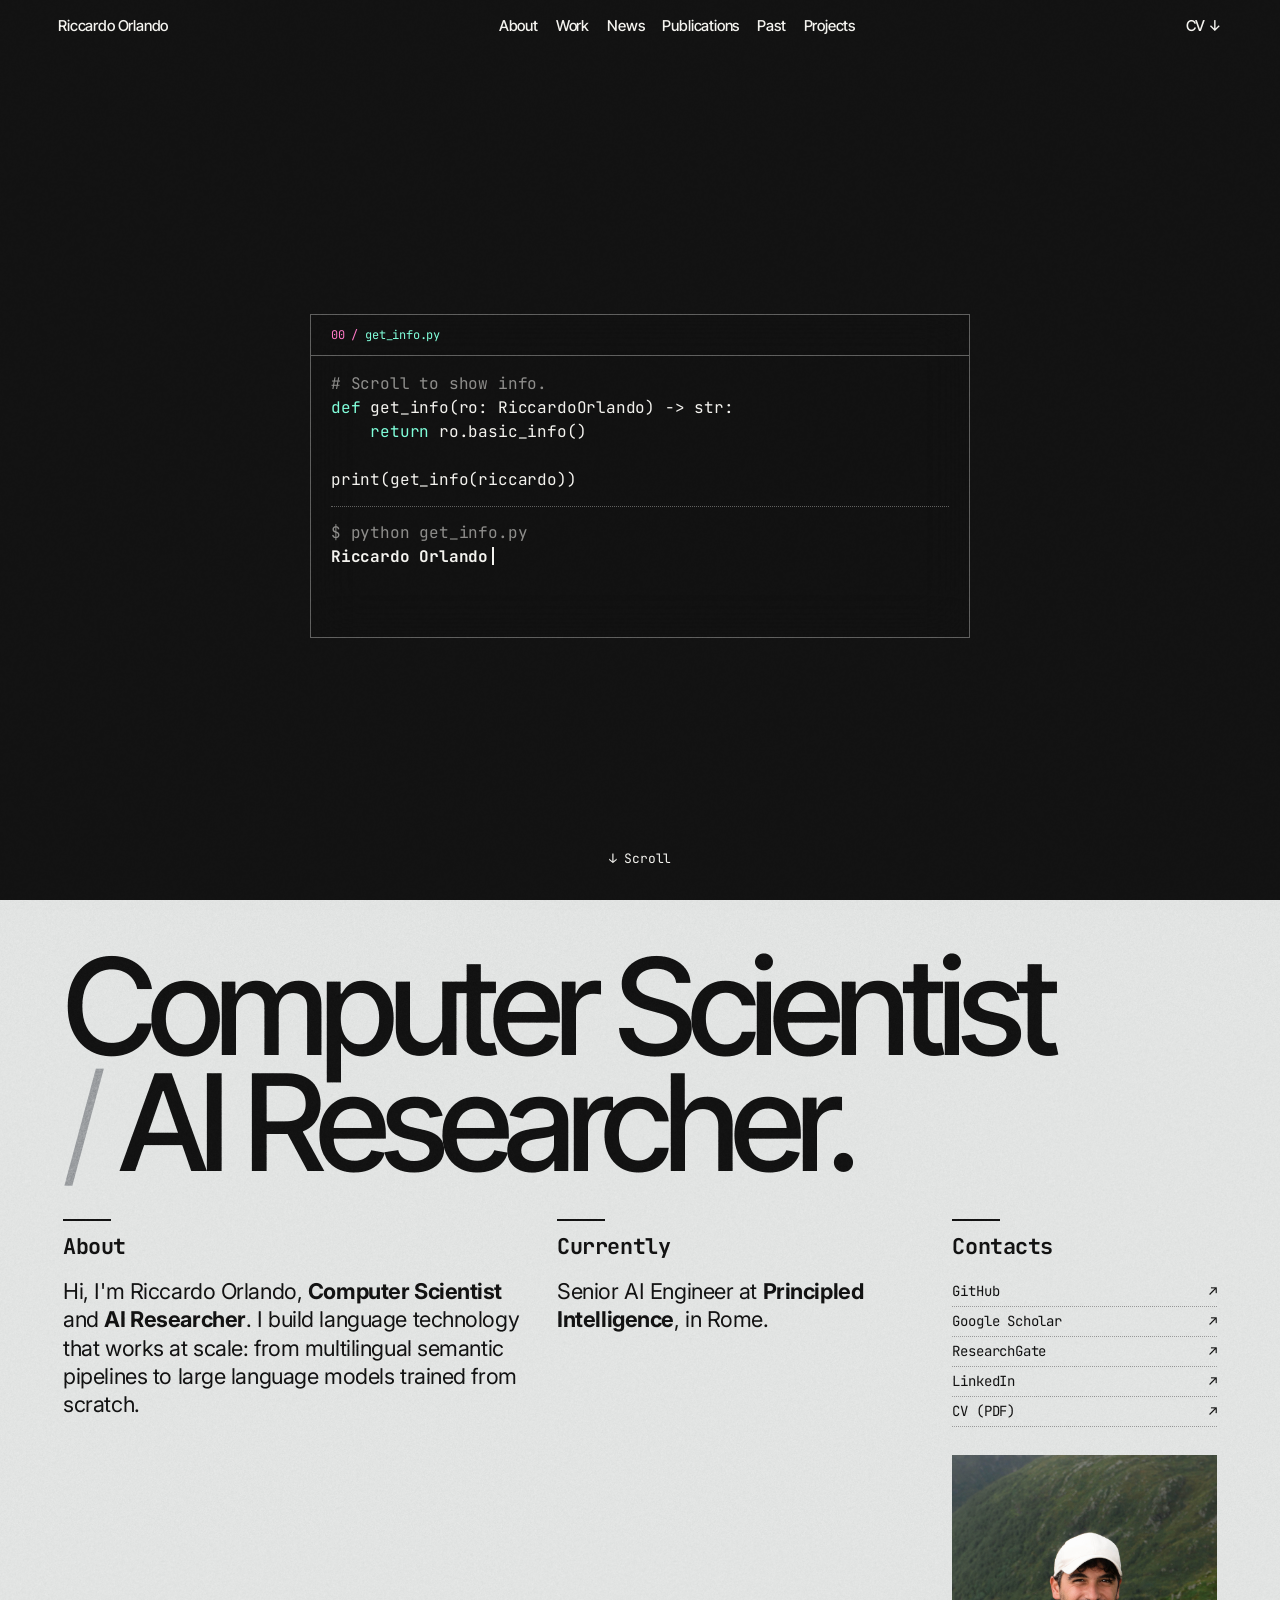
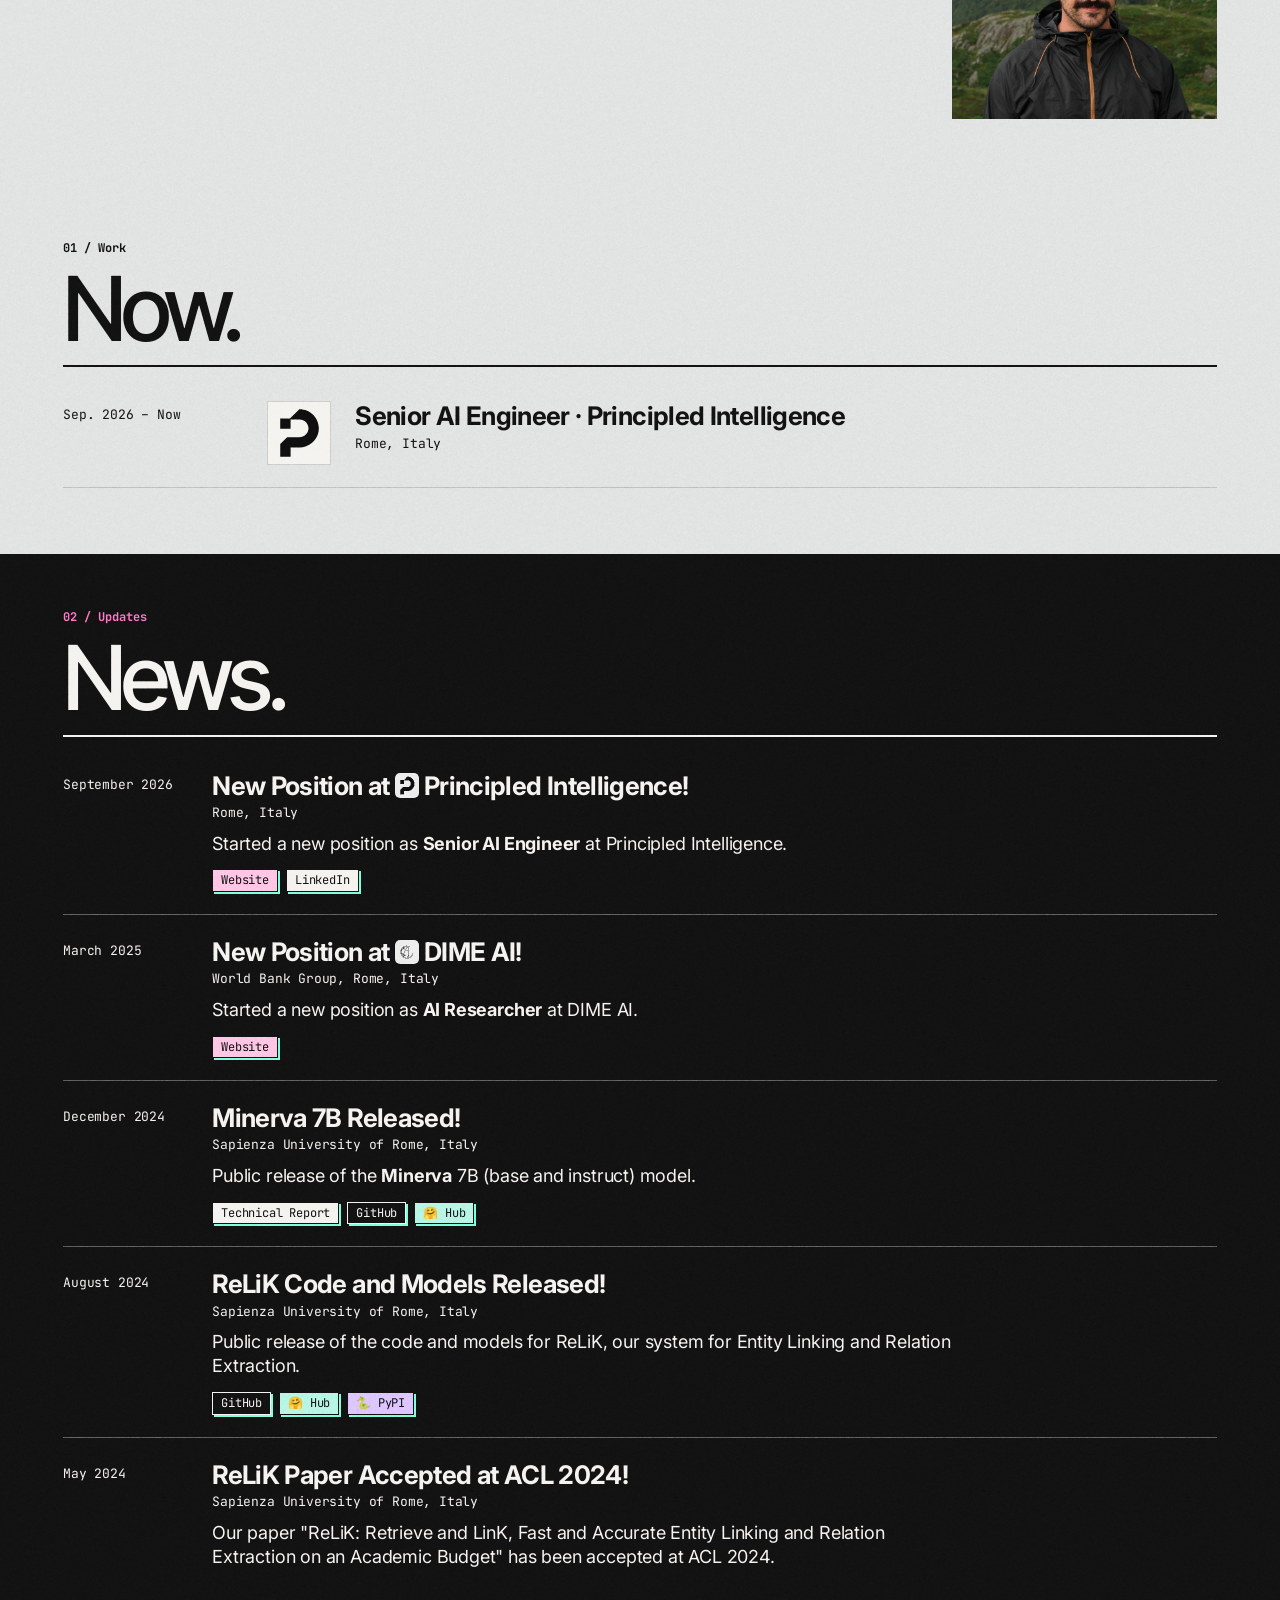
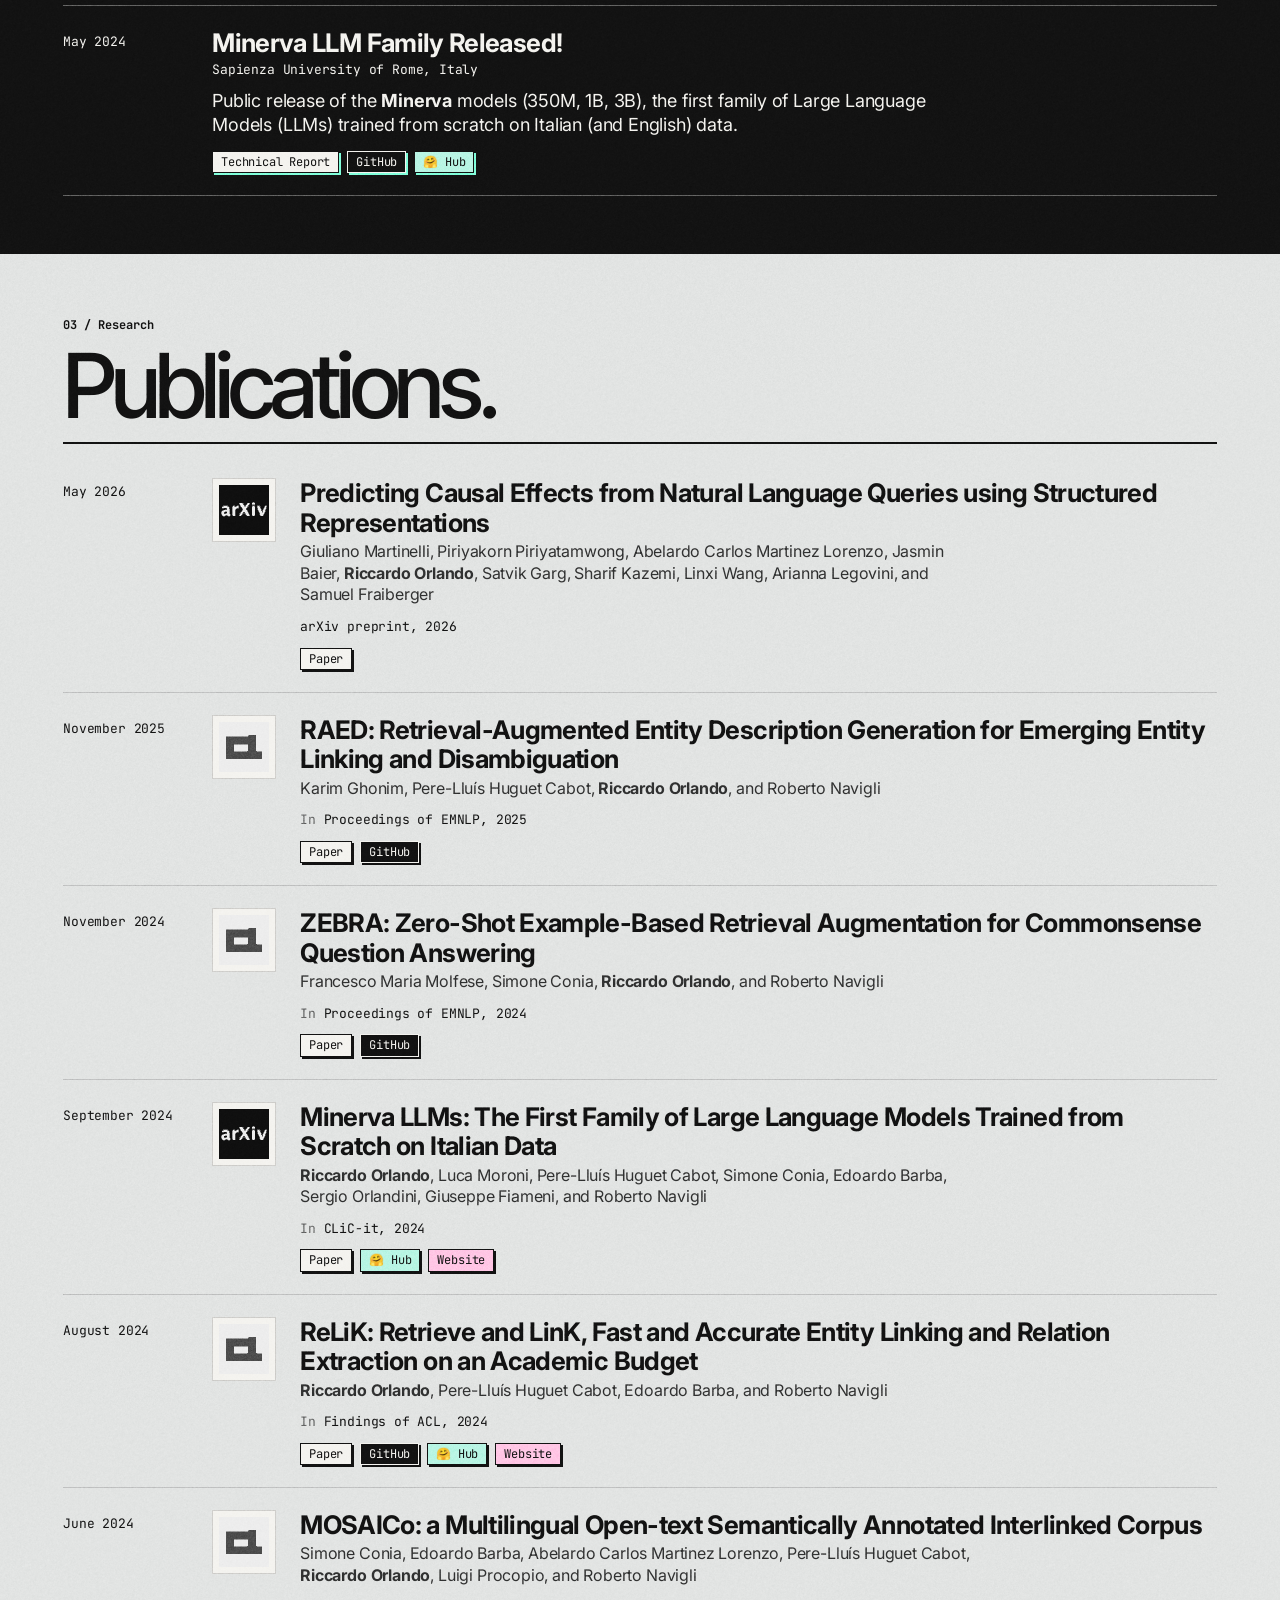
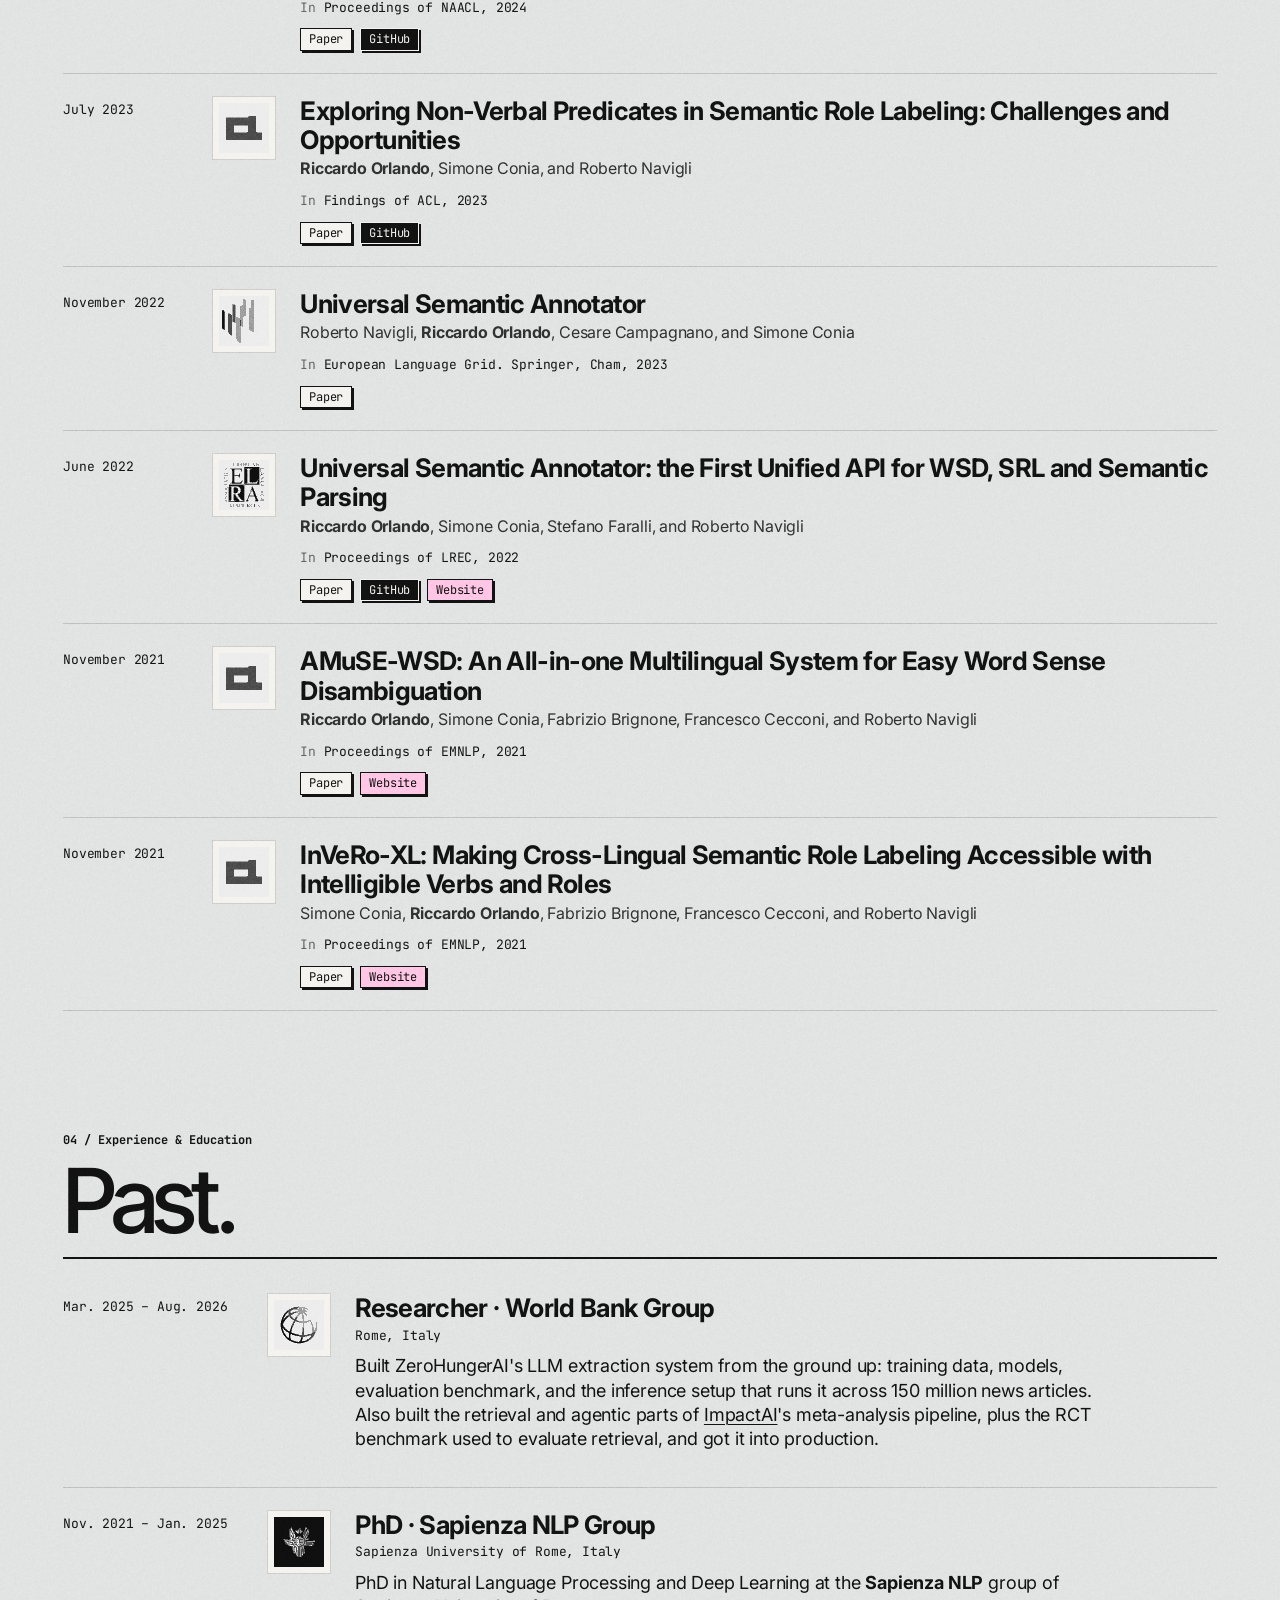
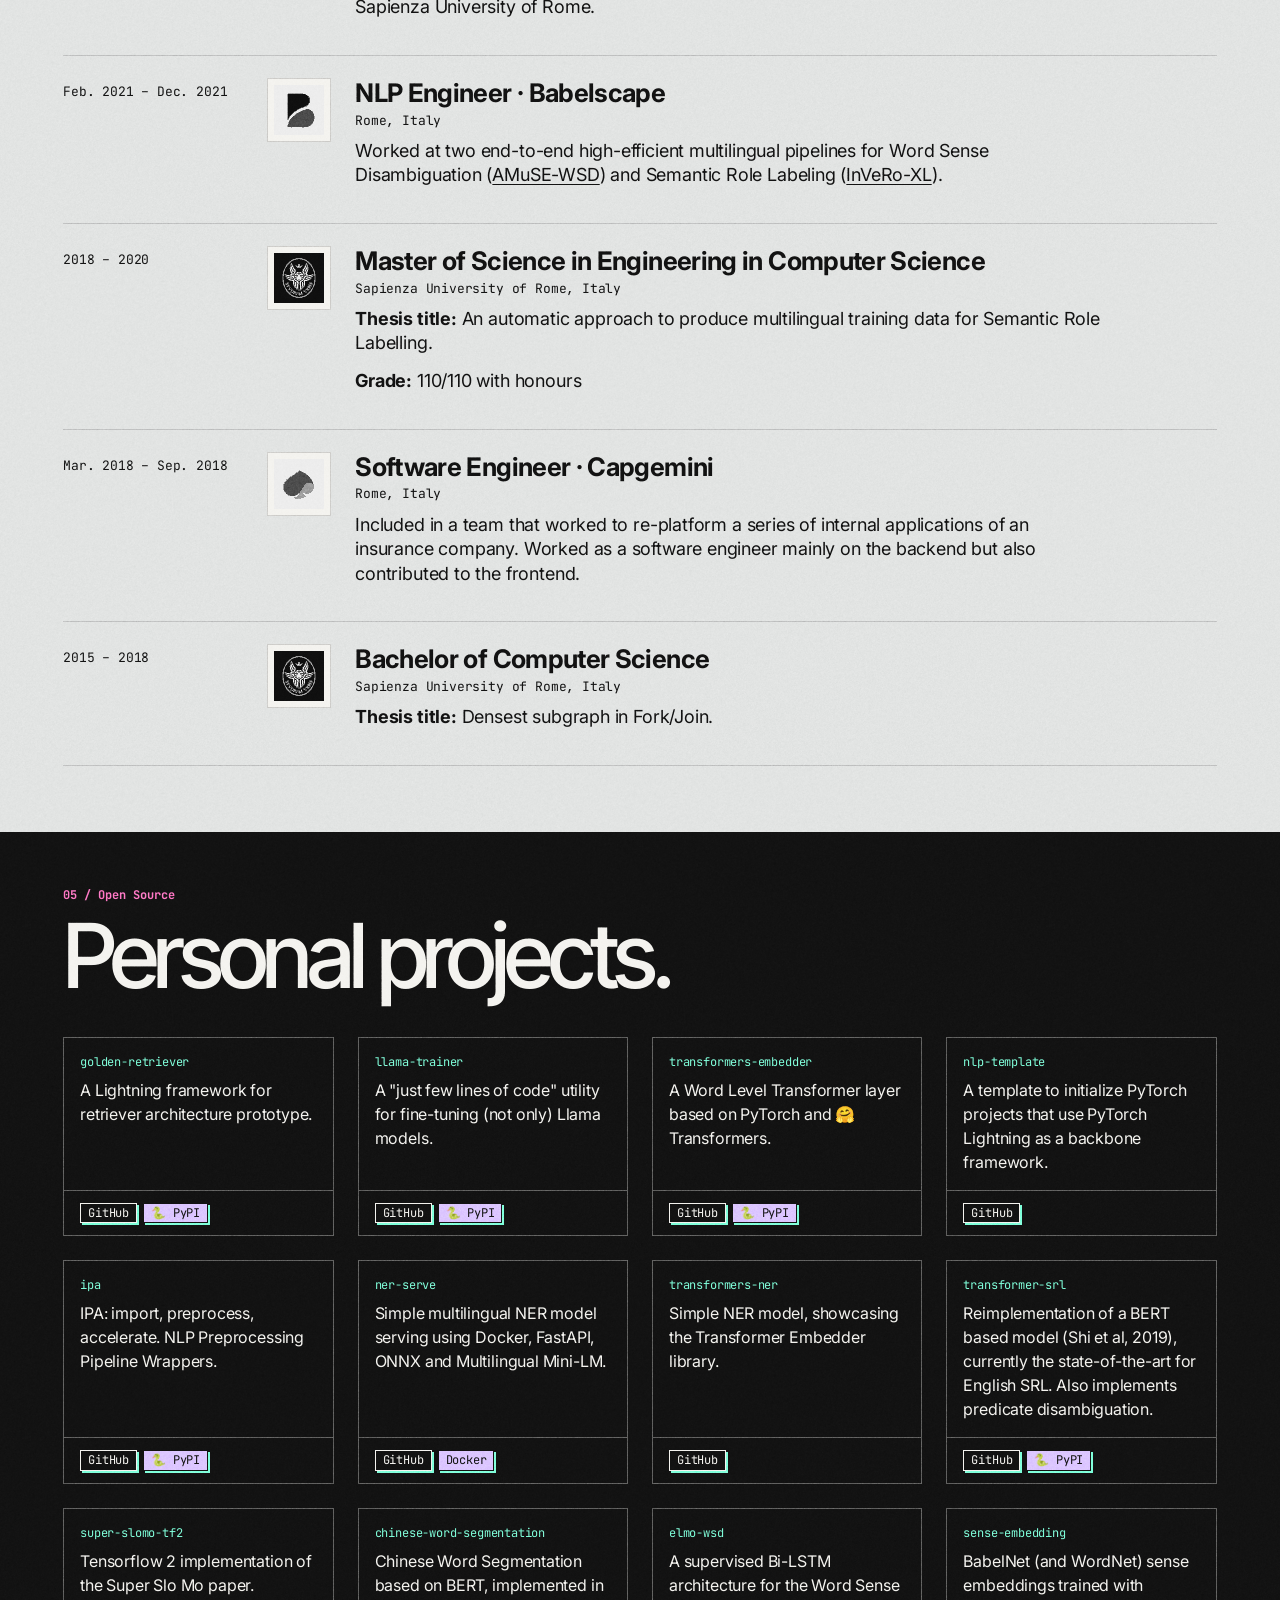
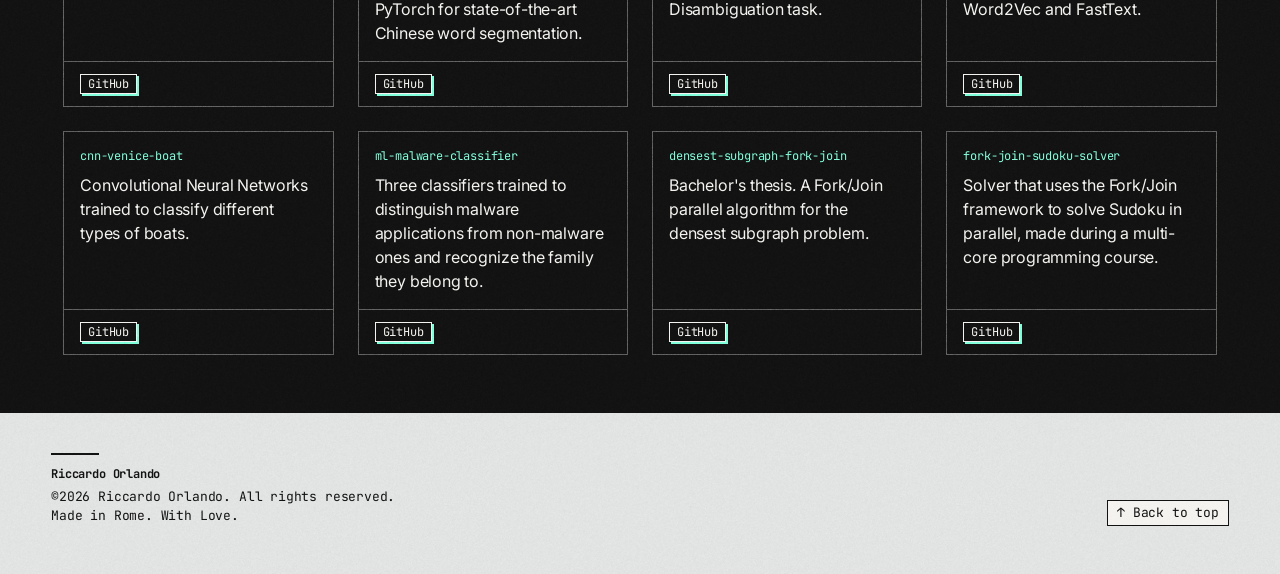
==== commit 7b18d10c: "News: website chips for Principled Intelligence and DIME AI" ====
--- a/v2.html
+++ b/v2.html
@@ -136,6 +136,7 @@
           <div class="place">Rome, Italy</div>
           <p class="text">Started a new position as <strong>Senior AI Engineer</strong> at Principled Intelligence.</p>
           <div class="tags">
+            <a class="tag" data-kind="live" href="https://principled-intelligence.com/" target="_blank">Website</a>
             <a class="tag" data-kind="paper" href="https://www.linkedin.com/posts/principled-ai_riccardo-orlando-joins-principled-intelligence-activity-7513509144180473857-CUUi" target="_blank">LinkedIn</a>
           </div>
         </div>
@@ -147,6 +148,9 @@
           <h3>New Position at <img class="inline-logo" src="assets/img/wb.png" alt="">DIME AI!</h3>
           <div class="place">World Bank Group, Rome, Italy</div>
           <p class="text">Started a new position as <strong>AI Researcher</strong> at DIME AI.</p>
+          <div class="tags">
+            <a class="tag" data-kind="live" href="https://www.worldbank.org/en/about/unit/unit-dec/impactevaluation/ai" target="_blank">Website</a>
+          </div>
         </div>
       </div>
 
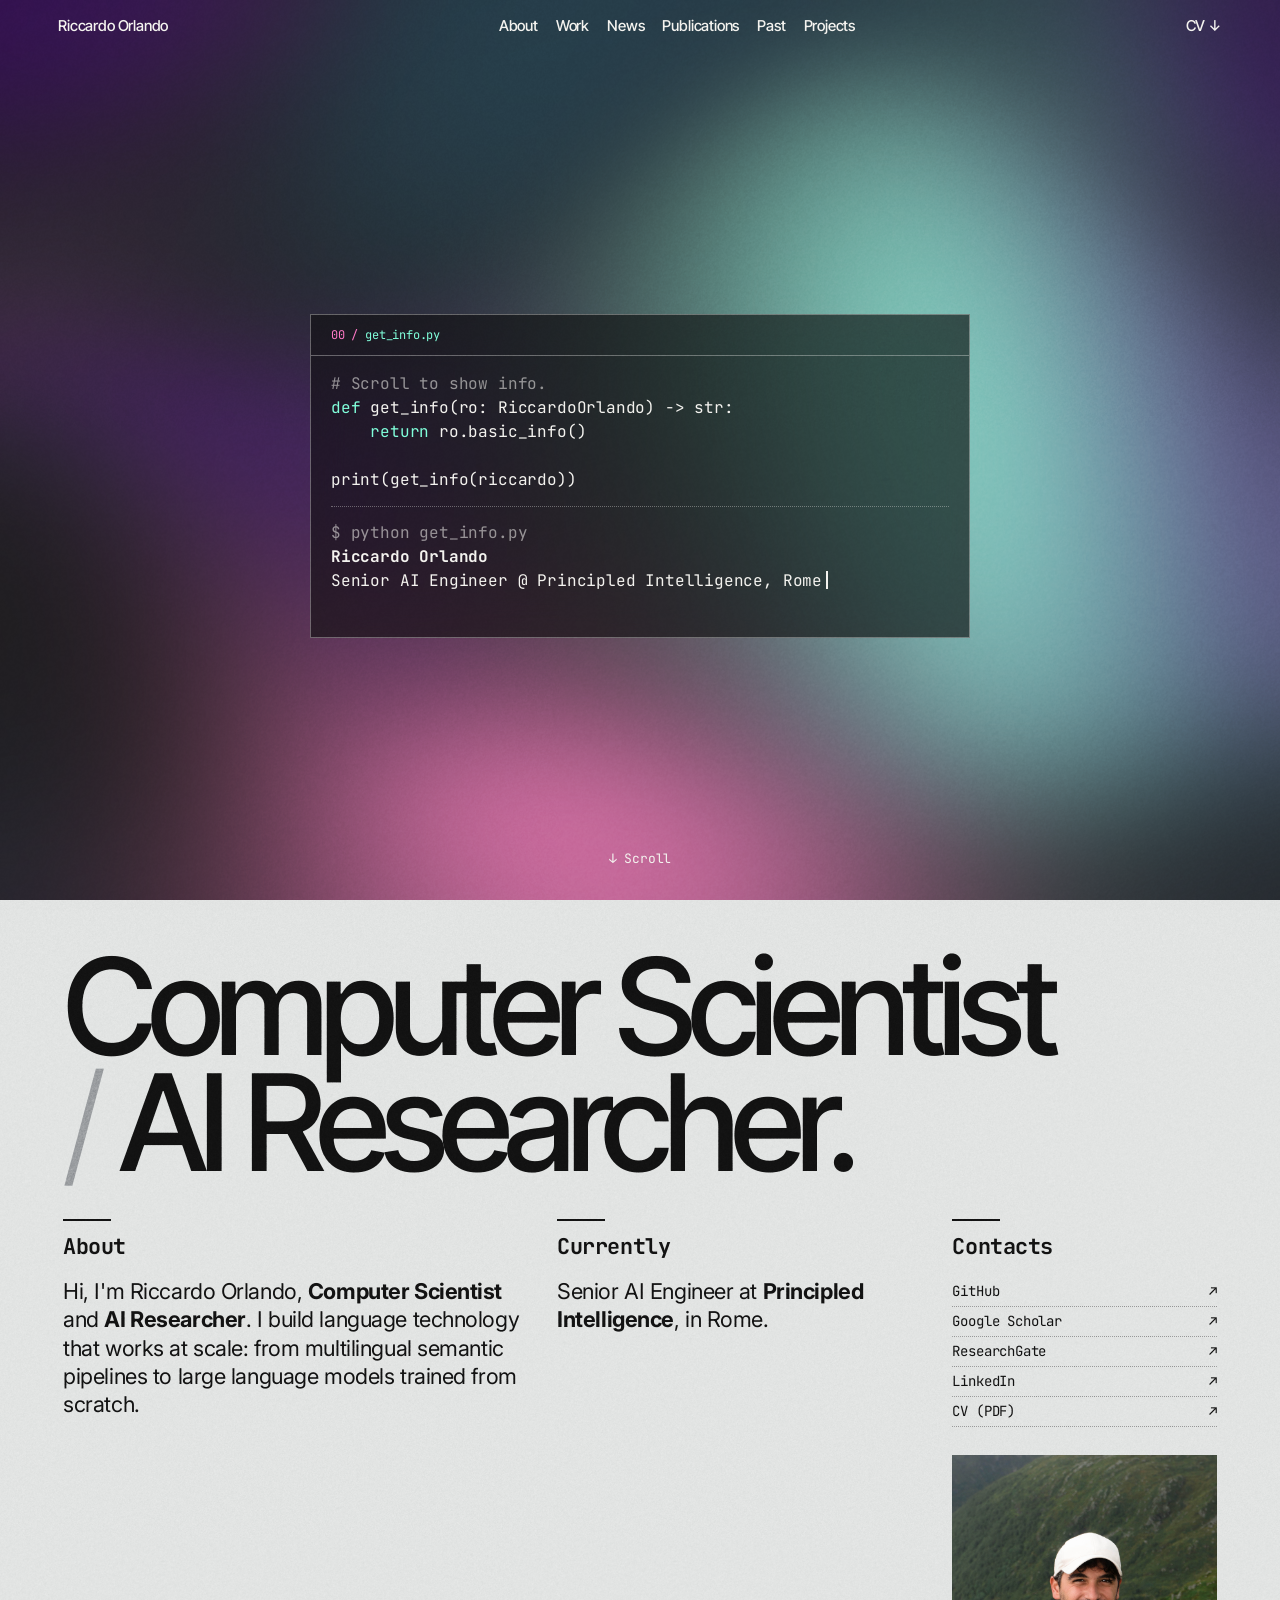
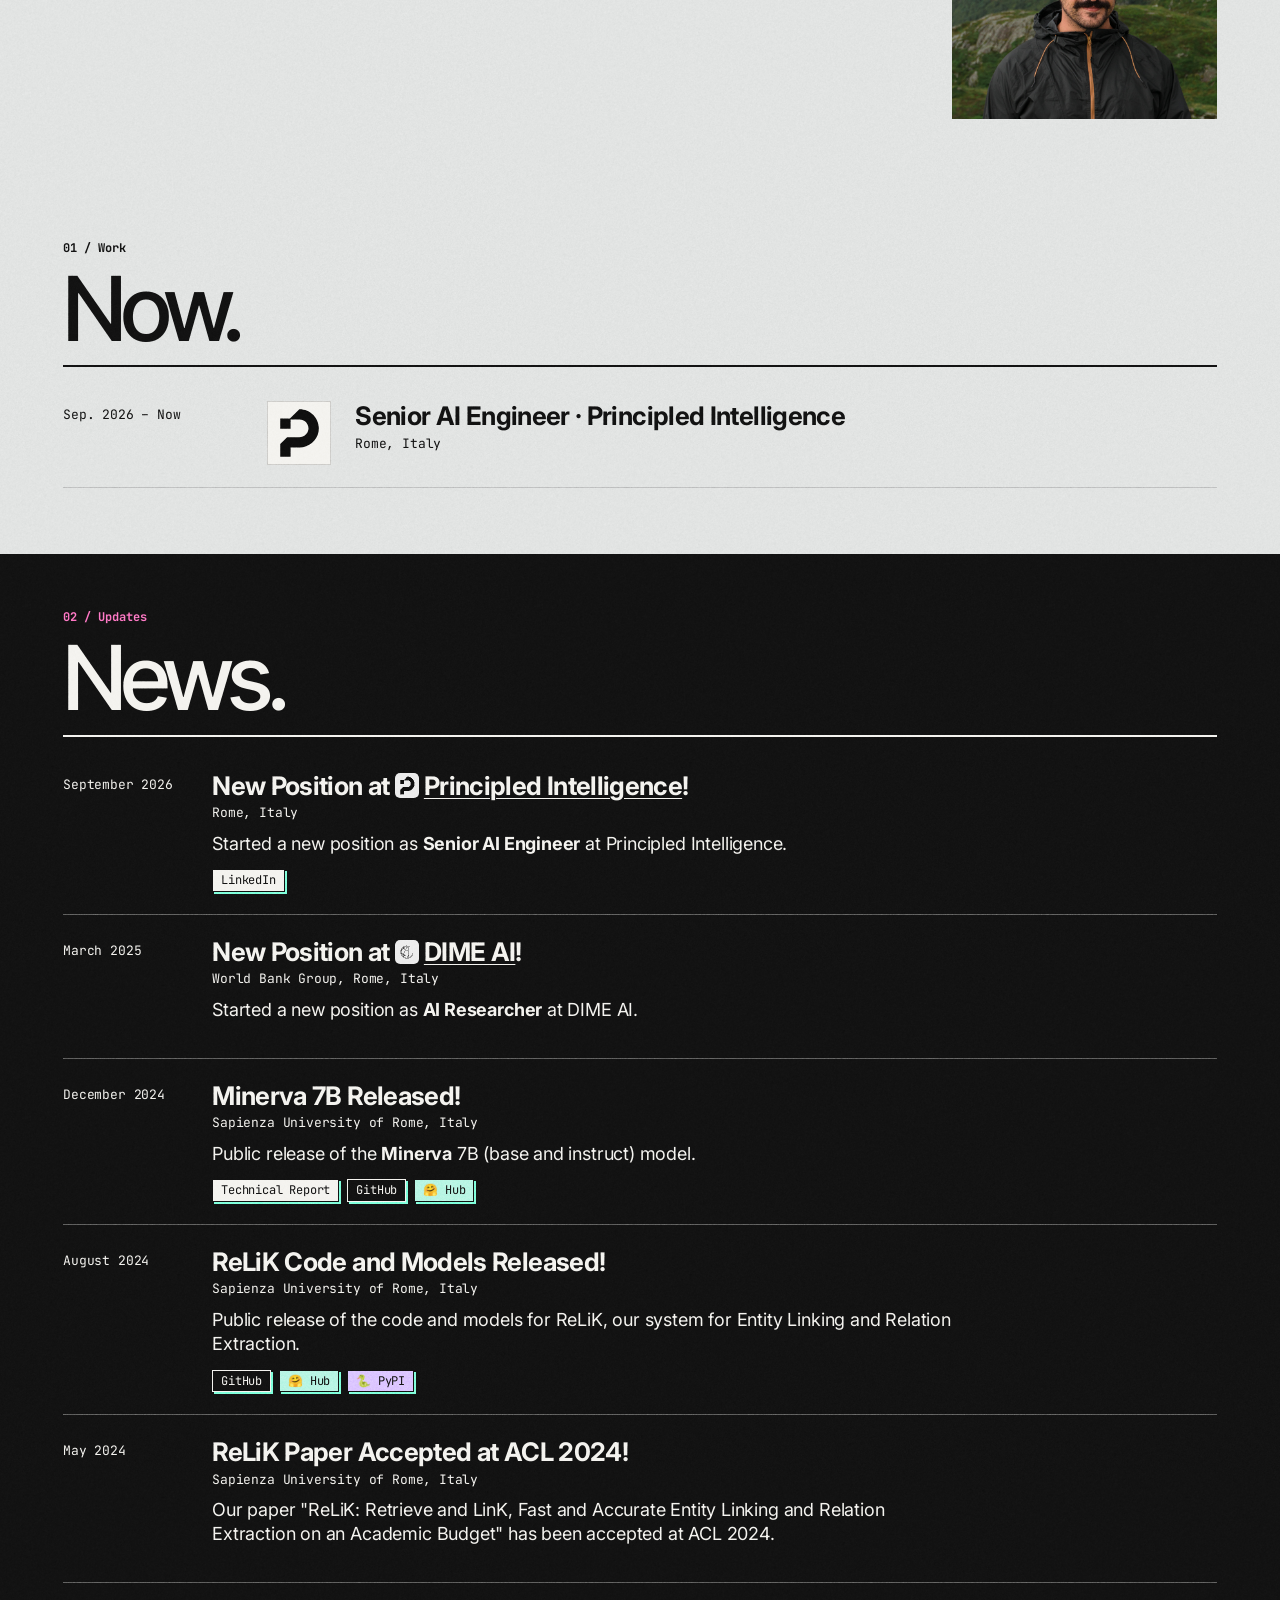
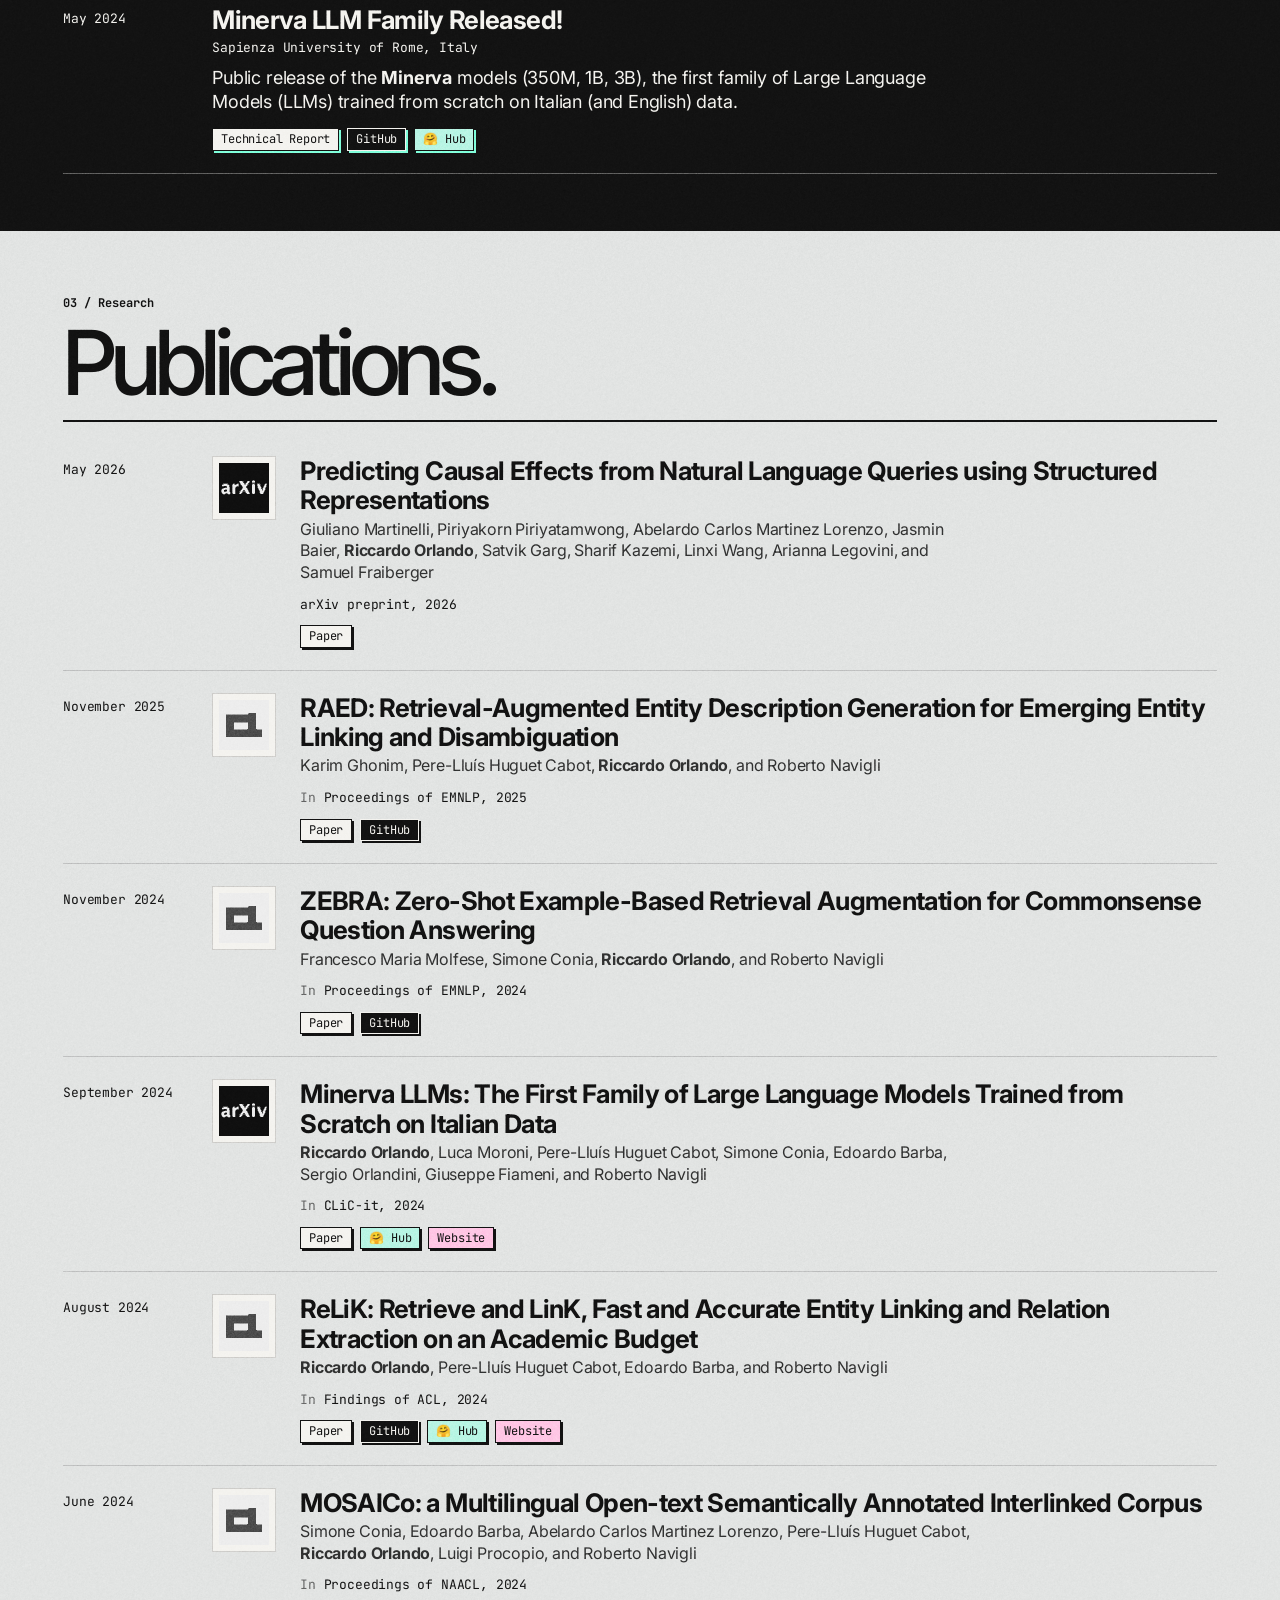
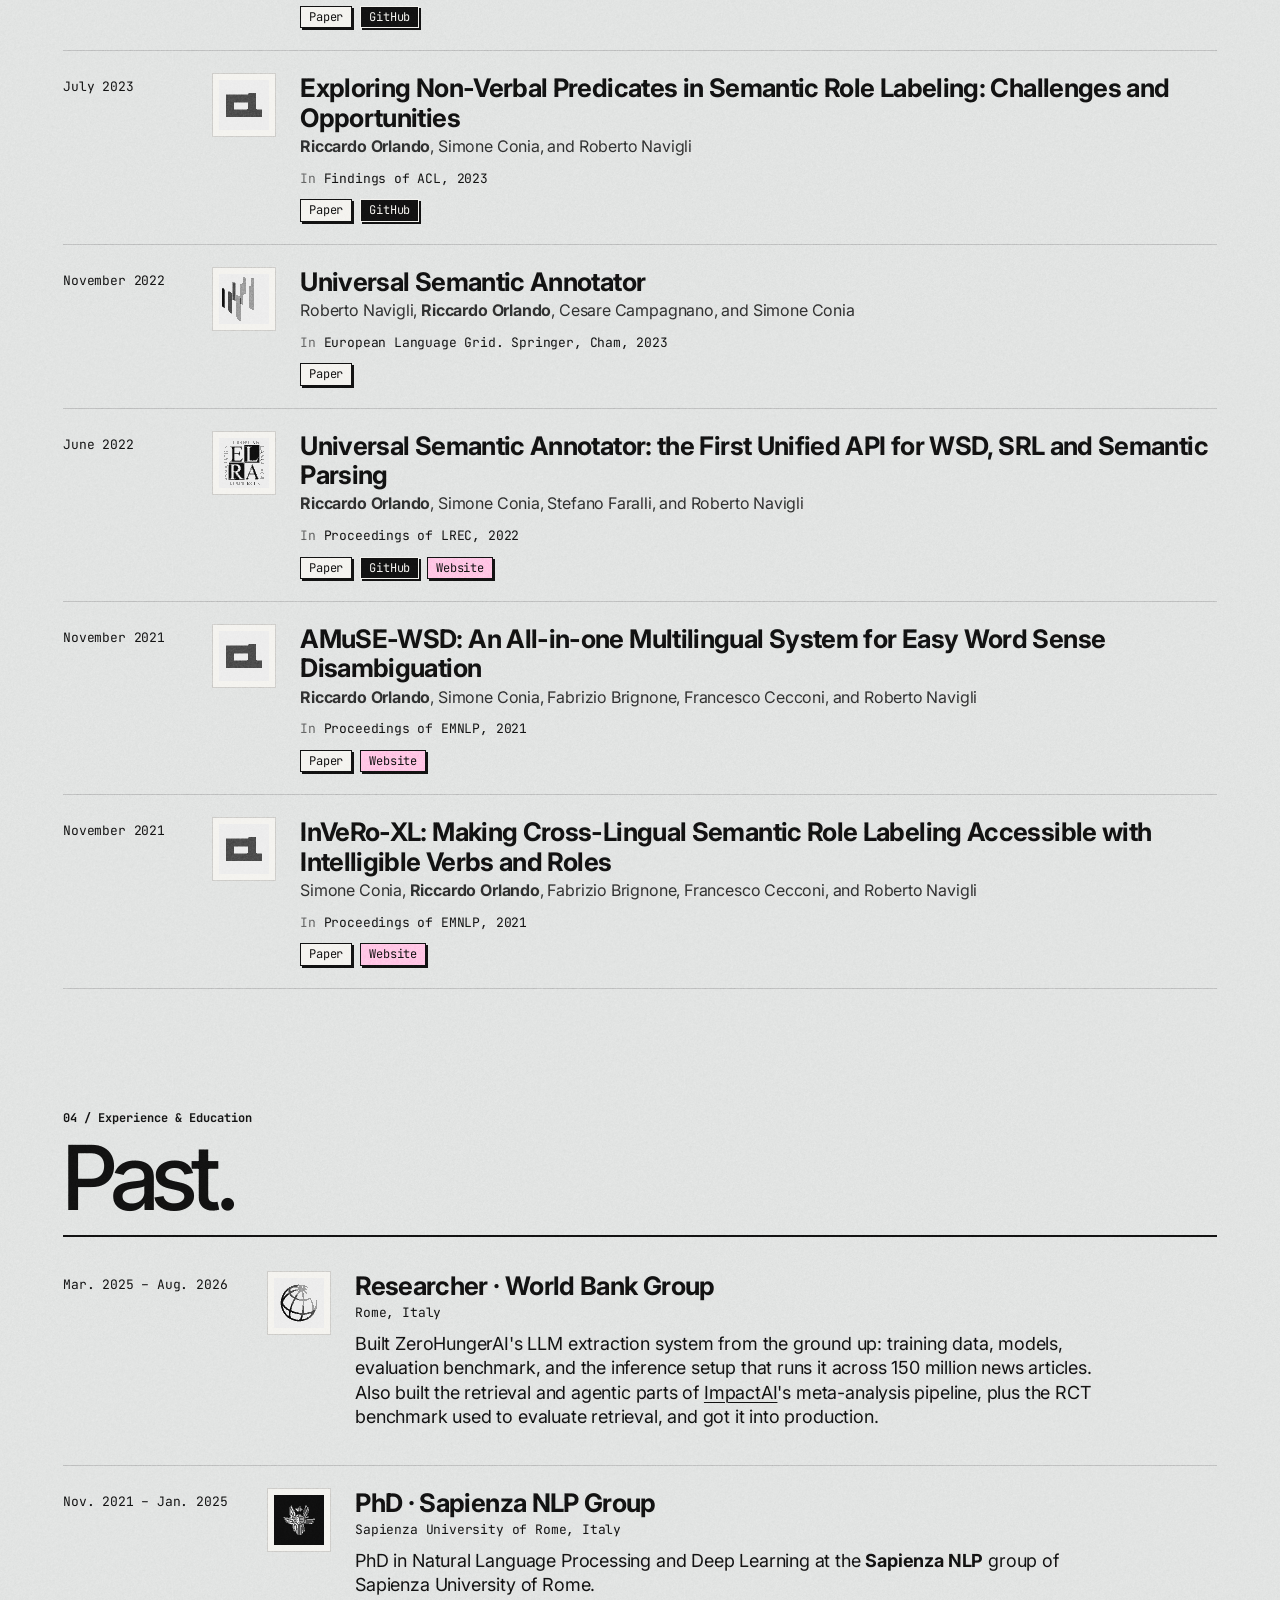
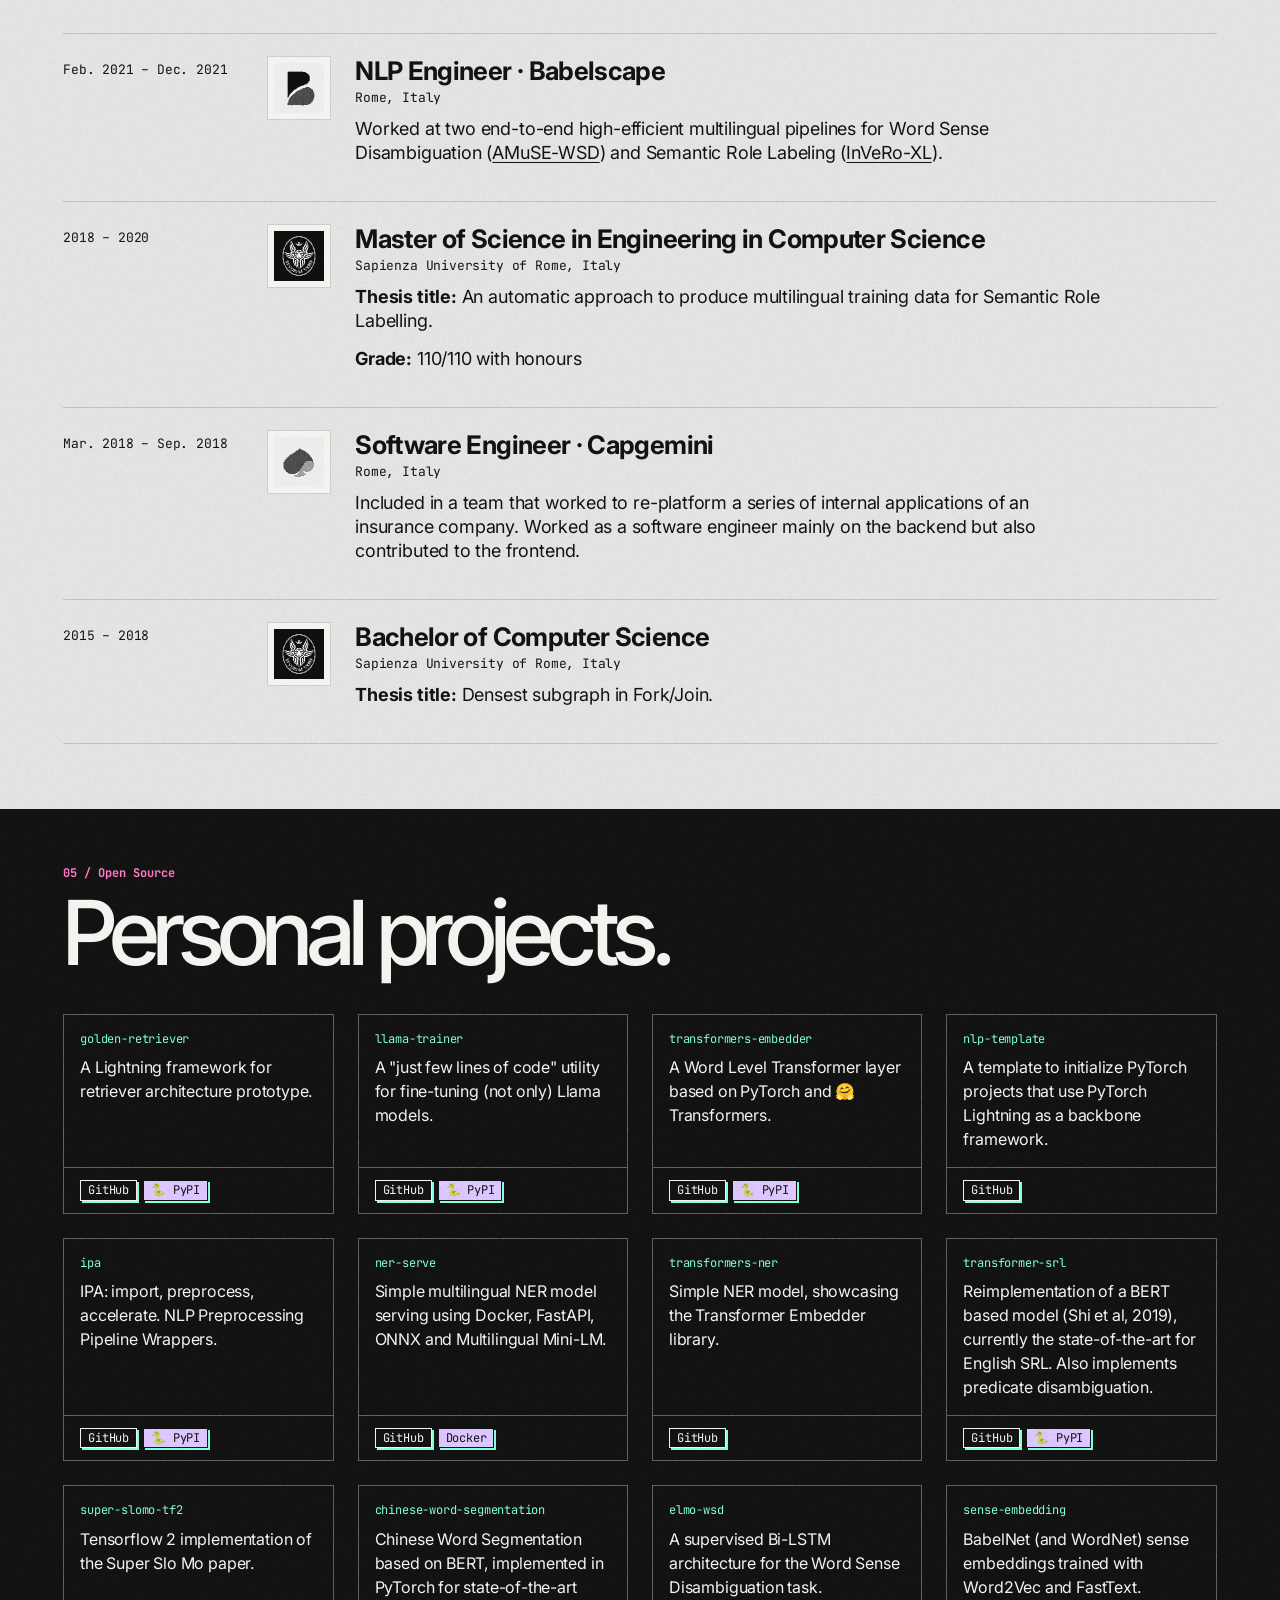
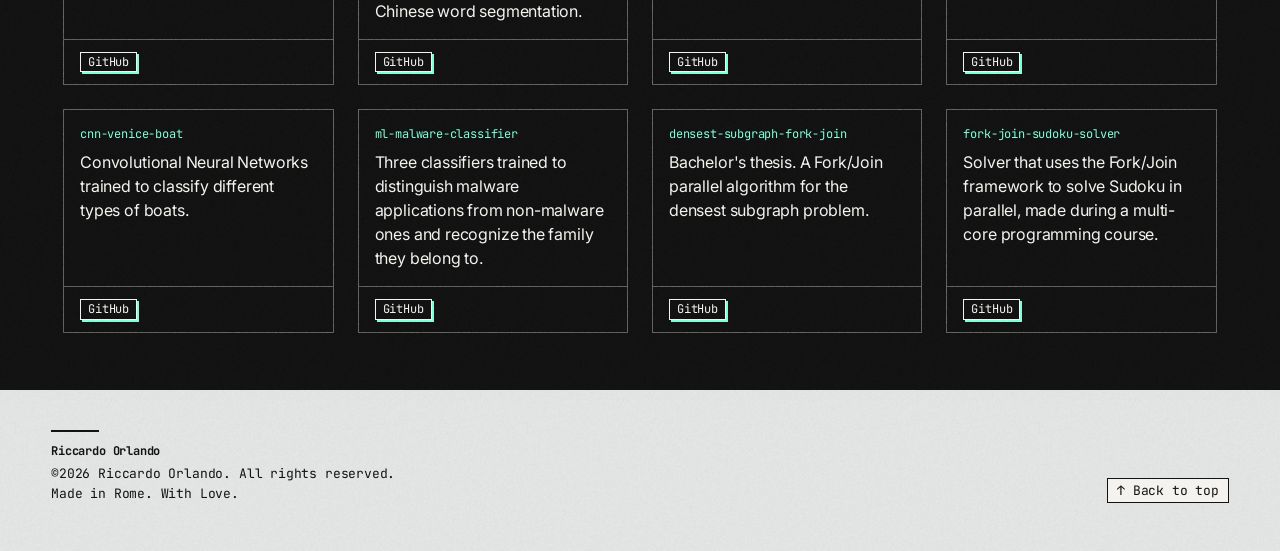
==== commit b6718d91: "News: link the org names in the headlines instead of website chips Logo and name link to the Princip" ====
--- a/v2.html
+++ b/v2.html
@@ -132,11 +132,10 @@
       <div class="entry">
         <div class="date">September 2026</div>
         <div>
-          <h3>New Position at <img class="inline-logo" src="assets/img/pi.svg" alt="">Principled Intelligence!</h3>
+          <h3>New Position at <a href="https://principled-intelligence.com/" target="_blank"><img class="inline-logo" src="assets/img/pi.svg" alt="">Principled Intelligence</a>!</h3>
           <div class="place">Rome, Italy</div>
           <p class="text">Started a new position as <strong>Senior AI Engineer</strong> at Principled Intelligence.</p>
           <div class="tags">
-            <a class="tag" data-kind="live" href="https://principled-intelligence.com/" target="_blank">Website</a>
             <a class="tag" data-kind="paper" href="https://www.linkedin.com/posts/principled-ai_riccardo-orlando-joins-principled-intelligence-activity-7513509144180473857-CUUi" target="_blank">LinkedIn</a>
           </div>
         </div>
@@ -145,12 +144,9 @@
       <div class="entry">
         <div class="date">March 2025</div>
         <div>
-          <h3>New Position at <img class="inline-logo" src="assets/img/wb.png" alt="">DIME AI!</h3>
+          <h3>New Position at <a href="https://www.worldbank.org/en/about/unit/unit-dec/impactevaluation/ai" target="_blank"><img class="inline-logo" src="assets/img/wb.png" alt="">DIME AI</a>!</h3>
           <div class="place">World Bank Group, Rome, Italy</div>
           <p class="text">Started a new position as <strong>AI Researcher</strong> at DIME AI.</p>
-          <div class="tags">
-            <a class="tag" data-kind="live" href="https://www.worldbank.org/en/about/unit/unit-dec/impactevaluation/ai" target="_blank">Website</a>
-          </div>
         </div>
       </div>
 
--- a/v2.css
+++ b/v2.css
@@ -401,7 +401,7 @@
 }
 .entry .place { font-family: var(--mono); font-size: 13px; margin-bottom: 10px; }
 .entry .text { max-width: 68ch; }
-.entry .text a { text-decoration: underline; text-decoration-thickness: 1px; text-underline-offset: 3px; }
+.entry .text a, .entry h3 a { text-decoration: underline; text-decoration-thickness: 1px; text-underline-offset: 3px; }
 .entry .authors { max-width: 68ch; font-size: 16px; opacity: 0.85; }
 .entry .venue { font-family: var(--mono); font-size: 13px; margin-top: 4px; }
 .entry .venue em { font-style: normal; opacity: 0.6; }
